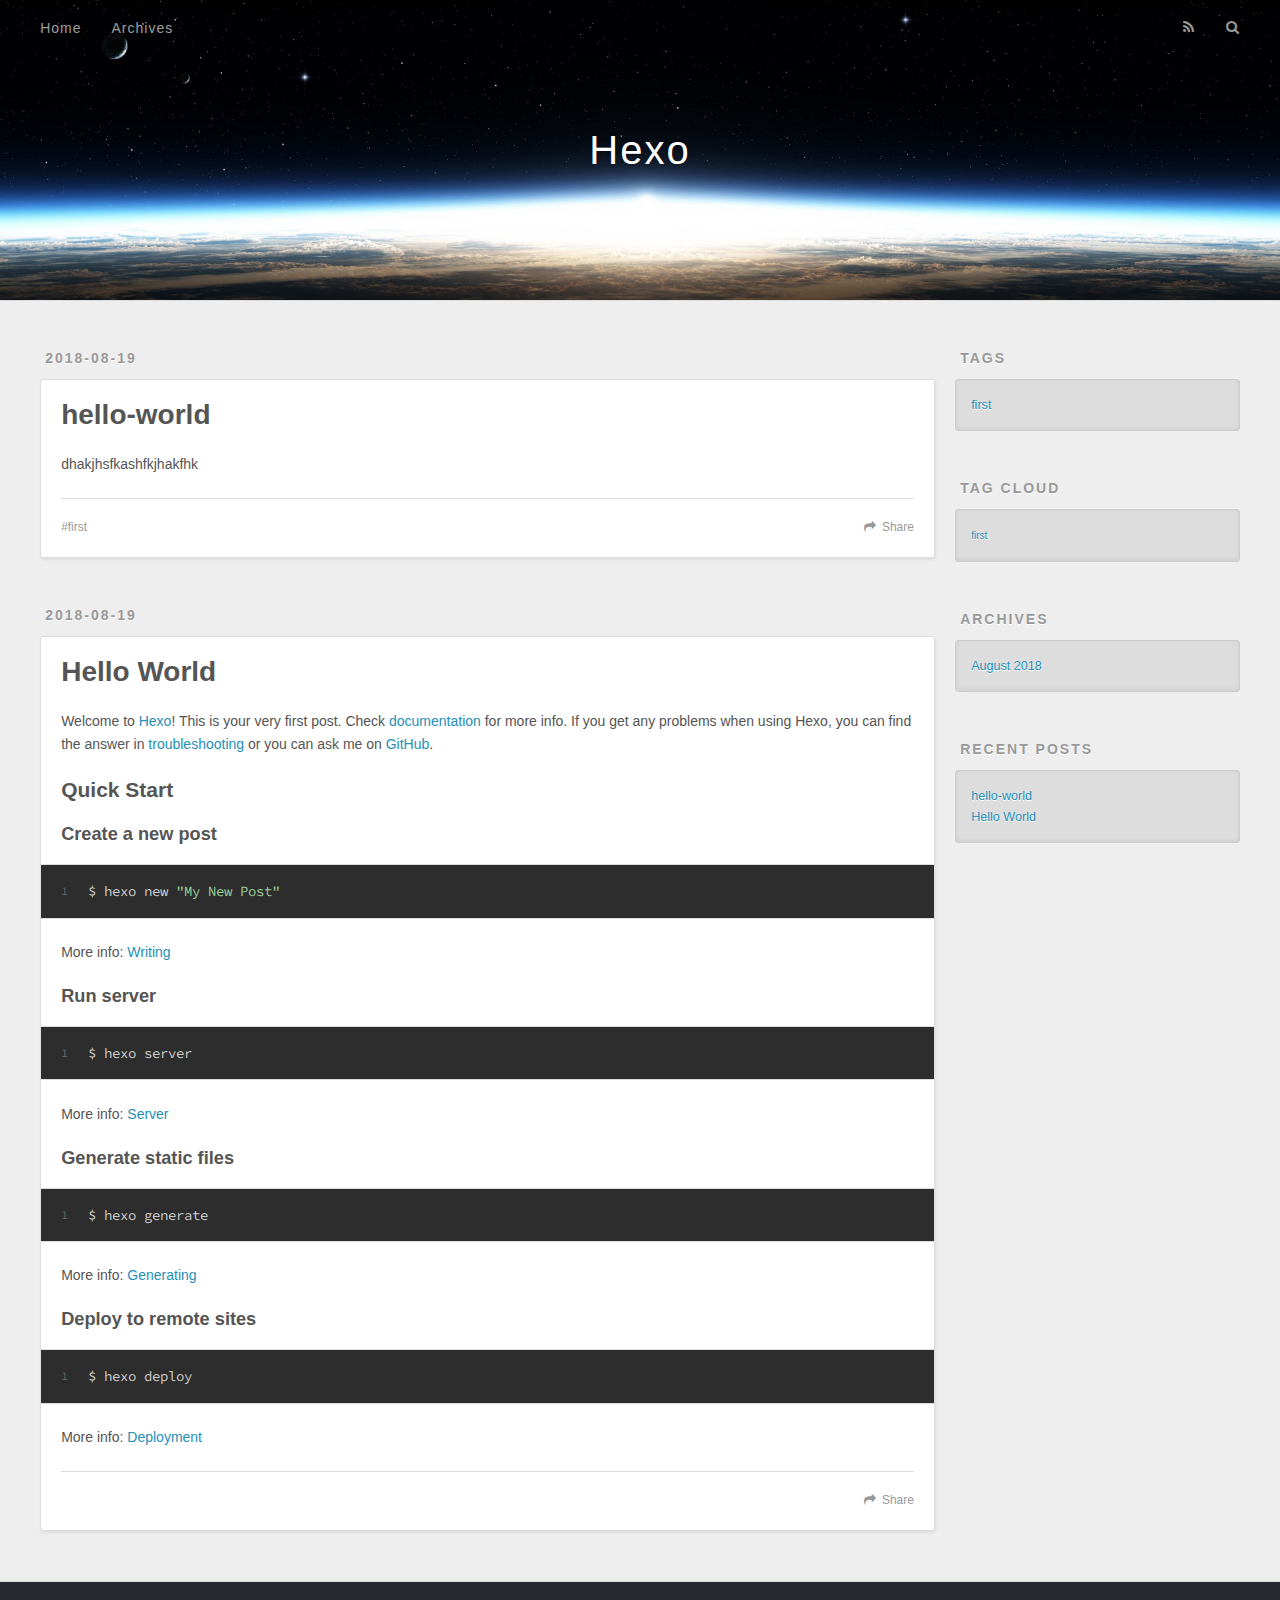
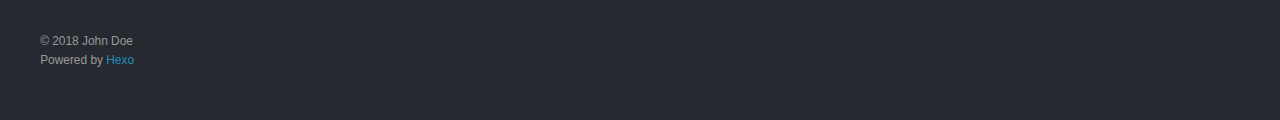
==== index.html @ d94d6221 "Site updated: 2018-08-19 15:50:09" ====
<!DOCTYPE html>
<html>
<head>
  <meta charset="utf-8">
  

  
  <title>Hexo</title>
  <meta name="viewport" content="width=device-width, initial-scale=1, maximum-scale=1">
  <meta property="og:type" content="website">
<meta property="og:title" content="Hexo">
<meta property="og:url" content="http://yoursite.com/index.html">
<meta property="og:site_name" content="Hexo">
<meta property="og:locale" content="default">
<meta name="twitter:card" content="summary">
<meta name="twitter:title" content="Hexo">
  
    <link rel="alternate" href="/atom.xml" title="Hexo" type="application/atom+xml">
  
  
    <link rel="icon" href="/favicon.png">
  
  
    <link href="//fonts.googleapis.com/css?family=Source+Code+Pro" rel="stylesheet" type="text/css">
  
  <link rel="stylesheet" href="/css/style.css">
</head>

<body>
  <div id="container">
    <div id="wrap">
      <header id="header">
  <div id="banner"></div>
  <div id="header-outer" class="outer">
    <div id="header-title" class="inner">
      <h1 id="logo-wrap">
        <a href="/" id="logo">Hexo</a>
      </h1>
      
    </div>
    <div id="header-inner" class="inner">
      <nav id="main-nav">
        <a id="main-nav-toggle" class="nav-icon"></a>
        
          <a class="main-nav-link" href="/">Home</a>
        
          <a class="main-nav-link" href="/archives">Archives</a>
        
      </nav>
      <nav id="sub-nav">
        
          <a id="nav-rss-link" class="nav-icon" href="/atom.xml" title="RSS Feed"></a>
        
        <a id="nav-search-btn" class="nav-icon" title="Search"></a>
      </nav>
      <div id="search-form-wrap">
        <form action="//google.com/search" method="get" accept-charset="UTF-8" class="search-form"><input type="search" name="q" class="search-form-input" placeholder="Search"><button type="submit" class="search-form-submit">&#xF002;</button><input type="hidden" name="sitesearch" value="http://yoursite.com"></form>
      </div>
    </div>
  </div>
</header>
      <div class="outer">
        <section id="main">
  
    <article id="post-hello-world-1" class="article article-type-post" itemscope itemprop="blogPost">
  <div class="article-meta">
    <a href="/2018/08/19/hello-world-1/" class="article-date">
  <time datetime="2018-08-19T07:39:40.000Z" itemprop="datePublished">2018-08-19</time>
</a>
    
  </div>
  <div class="article-inner">
    
    
      <header class="article-header">
        
  
    <h1 itemprop="name">
      <a class="article-title" href="/2018/08/19/hello-world-1/">hello-world</a>
    </h1>
  

      </header>
    
    <div class="article-entry" itemprop="articleBody">
      
        <p>dhakjhsfkashfkjhakfhk</p>

      
    </div>
    <footer class="article-footer">
      <a data-url="http://yoursite.com/2018/08/19/hello-world-1/" data-id="cjl0jx1z000008oapdmzthfng" class="article-share-link">Share</a>
      
      
  <ul class="article-tag-list"><li class="article-tag-list-item"><a class="article-tag-list-link" href="/tags/first/">first</a></li></ul>

    </footer>
  </div>
  
</article>


  
    <article id="post-hello-world" class="article article-type-post" itemscope itemprop="blogPost">
  <div class="article-meta">
    <a href="/2018/08/19/hello-world/" class="article-date">
  <time datetime="2018-08-19T07:35:16.892Z" itemprop="datePublished">2018-08-19</time>
</a>
    
  </div>
  <div class="article-inner">
    
    
      <header class="article-header">
        
  
    <h1 itemprop="name">
      <a class="article-title" href="/2018/08/19/hello-world/">Hello World</a>
    </h1>
  

      </header>
    
    <div class="article-entry" itemprop="articleBody">
      
        <p>Welcome to <a href="https://hexo.io/" target="_blank" rel="noopener">Hexo</a>! This is your very first post. Check <a href="https://hexo.io/docs/" target="_blank" rel="noopener">documentation</a> for more info. If you get any problems when using Hexo, you can find the answer in <a href="https://hexo.io/docs/troubleshooting.html" target="_blank" rel="noopener">troubleshooting</a> or you can ask me on <a href="https://github.com/hexojs/hexo/issues" target="_blank" rel="noopener">GitHub</a>.</p>
<h2 id="Quick-Start"><a href="#Quick-Start" class="headerlink" title="Quick Start"></a>Quick Start</h2><h3 id="Create-a-new-post"><a href="#Create-a-new-post" class="headerlink" title="Create a new post"></a>Create a new post</h3><figure class="highlight bash"><table><tr><td class="gutter"><pre><span class="line">1</span><br></pre></td><td class="code"><pre><span class="line">$ hexo new <span class="string">"My New Post"</span></span><br></pre></td></tr></table></figure>
<p>More info: <a href="https://hexo.io/docs/writing.html" target="_blank" rel="noopener">Writing</a></p>
<h3 id="Run-server"><a href="#Run-server" class="headerlink" title="Run server"></a>Run server</h3><figure class="highlight bash"><table><tr><td class="gutter"><pre><span class="line">1</span><br></pre></td><td class="code"><pre><span class="line">$ hexo server</span><br></pre></td></tr></table></figure>
<p>More info: <a href="https://hexo.io/docs/server.html" target="_blank" rel="noopener">Server</a></p>
<h3 id="Generate-static-files"><a href="#Generate-static-files" class="headerlink" title="Generate static files"></a>Generate static files</h3><figure class="highlight bash"><table><tr><td class="gutter"><pre><span class="line">1</span><br></pre></td><td class="code"><pre><span class="line">$ hexo generate</span><br></pre></td></tr></table></figure>
<p>More info: <a href="https://hexo.io/docs/generating.html" target="_blank" rel="noopener">Generating</a></p>
<h3 id="Deploy-to-remote-sites"><a href="#Deploy-to-remote-sites" class="headerlink" title="Deploy to remote sites"></a>Deploy to remote sites</h3><figure class="highlight bash"><table><tr><td class="gutter"><pre><span class="line">1</span><br></pre></td><td class="code"><pre><span class="line">$ hexo deploy</span><br></pre></td></tr></table></figure>
<p>More info: <a href="https://hexo.io/docs/deployment.html" target="_blank" rel="noopener">Deployment</a></p>

      
    </div>
    <footer class="article-footer">
      <a data-url="http://yoursite.com/2018/08/19/hello-world/" data-id="cjl0jx1z500018oapo3rjzpya" class="article-share-link">Share</a>
      
      
    </footer>
  </div>
  
</article>


  


</section>
        
          <aside id="sidebar">
  
    

  
    
  <div class="widget-wrap">
    <h3 class="widget-title">Tags</h3>
    <div class="widget">
      <ul class="tag-list"><li class="tag-list-item"><a class="tag-list-link" href="/tags/first/">first</a></li></ul>
    </div>
  </div>


  
    
  <div class="widget-wrap">
    <h3 class="widget-title">Tag Cloud</h3>
    <div class="widget tagcloud">
      <a href="/tags/first/" style="font-size: 10px;">first</a>
    </div>
  </div>

  
    
  <div class="widget-wrap">
    <h3 class="widget-title">Archives</h3>
    <div class="widget">
      <ul class="archive-list"><li class="archive-list-item"><a class="archive-list-link" href="/archives/2018/08/">August 2018</a></li></ul>
    </div>
  </div>


  
    
  <div class="widget-wrap">
    <h3 class="widget-title">Recent Posts</h3>
    <div class="widget">
      <ul>
        
          <li>
            <a href="/2018/08/19/hello-world-1/">hello-world</a>
          </li>
        
          <li>
            <a href="/2018/08/19/hello-world/">Hello World</a>
          </li>
        
      </ul>
    </div>
  </div>

  
</aside>
        
      </div>
      <footer id="footer">
  
  <div class="outer">
    <div id="footer-info" class="inner">
      &copy; 2018 John Doe<br>
      Powered by <a href="http://hexo.io/" target="_blank">Hexo</a>
    </div>
  </div>
</footer>
    </div>
    <nav id="mobile-nav">
  
    <a href="/" class="mobile-nav-link">Home</a>
  
    <a href="/archives" class="mobile-nav-link">Archives</a>
  
</nav>
    

<script src="//ajax.googleapis.com/ajax/libs/jquery/2.0.3/jquery.min.js"></script>


  <link rel="stylesheet" href="/fancybox/jquery.fancybox.css">
  <script src="/fancybox/jquery.fancybox.pack.js"></script>


<script src="/js/script.js"></script>



  </div>
</body>
</html>
---- css/style.css ----
body {
  width: 100%;
}
body:before,
body:after {
  content: "";
  display: table;
}
body:after {
  clear: both;
}
html,
body,
div,
span,
applet,
object,
iframe,
h1,
h2,
h3,
h4,
h5,
h6,
p,
blockquote,
pre,
a,
abbr,
acronym,
address,
big,
cite,
code,
del,
dfn,
em,
img,
ins,
kbd,
q,
s,
samp,
small,
strike,
strong,
sub,
sup,
tt,
var,
dl,
dt,
dd,
ol,
ul,
li,
fieldset,
form,
label,
legend,
table,
caption,
tbody,
tfoot,
thead,
tr,
th,
td {
  margin: 0;
  padding: 0;
  border: 0;
  outline: 0;
  font-weight: inherit;
  font-style: inherit;
  font-family: inherit;
  font-size: 100%;
  vertical-align: baseline;
}
body {
  line-height: 1;
  color: #000;
  background: #fff;
}
ol,
ul {
  list-style: none;
}
table {
  border-collapse: separate;
  border-spacing: 0;
  vertical-align: middle;
}
caption,
th,
td {
  text-align: left;
  font-weight: normal;
  vertical-align: middle;
}
a img {
  border: none;
}
input,
button {
  margin: 0;
  padding: 0;
}
input::-moz-focus-inner,
button::-moz-focus-inner {
  border: 0;
  padding: 0;
}
@font-face {
  font-family: FontAwesome;
  font-style: normal;
  font-weight: normal;
  src: url("fonts/fontawesome-webfont.eot?v=#4.0.3");
  src: url("fonts/fontawesome-webfont.eot?#iefix&v=#4.0.3") format("embedded-opentype"), url("fonts/fontawesome-webfont.woff?v=#4.0.3") format("woff"), url("fonts/fontawesome-webfont.ttf?v=#4.0.3") format("truetype"), url("fonts/fontawesome-webfont.svg#fontawesomeregular?v=#4.0.3") format("svg");
}
html,
body,
#container {
  height: 100%;
}
body {
  background: #eee;
  font: 14px -apple-system, BlinkMacSystemFont, "Segoe UI", "Roboto", "Oxygen", "Ubuntu", "Cantarell", "Fira Sans", "Droid Sans", "Helvetica Neue", sans-serif;
  -webkit-text-size-adjust: 100%;
}
.outer {
  max-width: 1220px;
  margin: 0 auto;
  padding: 0 20px;
}
.outer:before,
.outer:after {
  content: "";
  display: table;
}
.outer:after {
  clear: both;
}
.inner {
  display: inline;
  float: left;
  width: 98.33333333333333%;
  margin: 0 0.833333333333333%;
}
.left,
.alignleft {
  float: left;
}
.right,
.alignright {
  float: right;
}
.clear {
  clear: both;
}
#container {
  position: relative;
}
.mobile-nav-on {
  overflow: hidden;
}
#wrap {
  height: 100%;
  width: 100%;
  position: absolute;
  top: 0;
  left: 0;
  -webkit-transition: 0.2s ease-out;
  -moz-transition: 0.2s ease-out;
  -ms-transition: 0.2s ease-out;
  transition: 0.2s ease-out;
  z-index: 1;
  background: #eee;
}
.mobile-nav-on #wrap {
  left: 280px;
}
@media screen and (min-width: 768px) {
  #main {
    display: inline;
    float: left;
    width: 73.33333333333333%;
    margin: 0 0.833333333333333%;
  }
}
.article-date,
.article-category-link,
.archive-year,
.widget-title {
  text-decoration: none;
  text-transform: uppercase;
  letter-spacing: 2px;
  color: #999;
  margin-bottom: 1em;
  margin-left: 5px;
  line-height: 1em;
  text-shadow: 0 1px #fff;
  font-weight: bold;
}
.article-inner,
.archive-article-inner {
  background: #fff;
  -webkit-box-shadow: 1px 2px 3px #ddd;
  box-shadow: 1px 2px 3px #ddd;
  border: 1px solid #ddd;
  border-radius: 3px;
}
.article-entry h1,
.widget h1 {
  font-size: 2em;
}
.article-entry h2,
.widget h2 {
  font-size: 1.5em;
}
.article-entry h3,
.widget h3 {
  font-size: 1.3em;
}
.article-entry h4,
.widget h4 {
  font-size: 1.2em;
}
.article-entry h5,
.widget h5 {
  font-size: 1em;
}
.article-entry h6,
.widget h6 {
  font-size: 1em;
  color: #999;
}
.article-entry hr,
.widget hr {
  border: 1px dashed #ddd;
}
.article-entry strong,
.widget strong {
  font-weight: bold;
}
.article-entry em,
.widget em,
.article-entry cite,
.widget cite {
  font-style: italic;
}
.article-entry sup,
.widget sup,
.article-entry sub,
.widget sub {
  font-size: 0.75em;
  line-height: 0;
  position: relative;
  vertical-align: baseline;
}
.article-entry sup,
.widget sup {
  top: -0.5em;
}
.article-entry sub,
.widget sub {
  bottom: -0.2em;
}
.article-entry small,
.widget small {
  font-size: 0.85em;
}
.article-entry acronym,
.widget acronym,
.article-entry abbr,
.widget abbr {
  border-bottom: 1px dotted;
}
.article-entry ul,
.widget ul,
.article-entry ol,
.widget ol,
.article-entry dl,
.widget dl {
  margin: 0 20px;
  line-height: 1.6em;
}
.article-entry ul ul,
.widget ul ul,
.article-entry ol ul,
.widget ol ul,
.article-entry ul ol,
.widget ul ol,
.article-entry ol ol,
.widget ol ol {
  margin-top: 0;
  margin-bottom: 0;
}
.article-entry ul,
.widget ul {
  list-style: disc;
}
.article-entry ol,
.widget ol {
  list-style: decimal;
}
.article-entry dt,
.widget dt {
  font-weight: bold;
}
#header {
  height: 300px;
  position: relative;
  border-bottom: 1px solid #ddd;
}
#header:before,
#header:after {
  content: "";
  position: absolute;
  left: 0;
  right: 0;
  height: 40px;
}
#header:before {
  top: 0;
  background: -webkit-linear-gradient(rgba(0,0,0,0.2), transparent);
  background: -moz-linear-gradient(rgba(0,0,0,0.2), transparent);
  background: -ms-linear-gradient(rgba(0,0,0,0.2), transparent);
  background: linear-gradient(rgba(0,0,0,0.2), transparent);
}
#header:after {
  bottom: 0;
  background: -webkit-linear-gradient(transparent, rgba(0,0,0,0.2));
  background: -moz-linear-gradient(transparent, rgba(0,0,0,0.2));
  background: -ms-linear-gradient(transparent, rgba(0,0,0,0.2));
  background: linear-gradient(transparent, rgba(0,0,0,0.2));
}
#header-outer {
  height: 100%;
  position: relative;
}
#header-inner {
  position: relative;
  overflow: hidden;
}
#banner {
  position: absolute;
  top: 0;
  left: 0;
  width: 100%;
  height: 100%;
  background: url("images/banner.jpg") center #000;
  -webkit-background-size: cover;
  -moz-background-size: cover;
  background-size: cover;
  z-index: -1;
}
#header-title {
  text-align: center;
  height: 40px;
  position: absolute;
  top: 50%;
  left: 0;
  margin-top: -20px;
}
#logo,
#subtitle {
  text-decoration: none;
  color: #fff;
  font-weight: 300;
  text-shadow: 0 1px 4px rgba(0,0,0,0.3);
}
#logo {
  font-size: 40px;
  line-height: 40px;
  letter-spacing: 2px;
}
#subtitle {
  font-size: 16px;
  line-height: 16px;
  letter-spacing: 1px;
}
#subtitle-wrap {
  margin-top: 16px;
}
#main-nav {
  float: left;
  margin-left: -15px;
}
.nav-icon,
.main-nav-link {
  float: left;
  color: #fff;
  opacity: 0.6;
  text-decoration: none;
  text-shadow: 0 1px rgba(0,0,0,0.2);
  -webkit-transition: opacity 0.2s;
  -moz-transition: opacity 0.2s;
  -ms-transition: opacity 0.2s;
  transition: opacity 0.2s;
  display: block;
  padding: 20px 15px;
}
.nav-icon:hover,
.main-nav-link:hover {
  opacity: 1;
}
.nav-icon {
  font-family: FontAwesome;
  text-align: center;
  font-size: 14px;
  width: 14px;
  height: 14px;
  padding: 20px 15px;
  position: relative;
  cursor: pointer;
}
.main-nav-link {
  font-weight: 300;
  letter-spacing: 1px;
}
@media screen and (max-width: 479px) {
  .main-nav-link {
    display: none;
  }
}
#main-nav-toggle {
  display: none;
}
#main-nav-toggle:before {
  content: "\f0c9";
}
@media screen and (max-width: 479px) {
  #main-nav-toggle {
    display: block;
  }
}
#sub-nav {
  float: right;
  margin-right: -15px;
}
#nav-rss-link:before {
  content: "\f09e";
}
#nav-search-btn:before {
  content: "\f002";
}
#search-form-wrap {
  position: absolute;
  top: 15px;
  width: 150px;
  height: 30px;
  right: -150px;
  opacity: 0;
  -webkit-transition: 0.2s ease-out;
  -moz-transition: 0.2s ease-out;
  -ms-transition: 0.2s ease-out;
  transition: 0.2s ease-out;
}
#search-form-wrap.on {
  opacity: 1;
  right: 0;
}
@media screen and (max-width: 479px) {
  #search-form-wrap {
    width: 100%;
    right: -100%;
  }
}
.search-form {
  position: absolute;
  top: 0;
  left: 0;
  right: 0;
  background: #fff;
  padding: 5px 15px;
  border-radius: 15px;
  -webkit-box-shadow: 0 0 10px rgba(0,0,0,0.3);
  box-shadow: 0 0 10px rgba(0,0,0,0.3);
}
.search-form-input {
  border: none;
  background: none;
  color: #555;
  width: 100%;
  font: 13px -apple-system, BlinkMacSystemFont, "Segoe UI", "Roboto", "Oxygen", "Ubuntu", "Cantarell", "Fira Sans", "Droid Sans", "Helvetica Neue", sans-serif;
  outline: none;
}
.search-form-input::-webkit-search-results-decoration,
.search-form-input::-webkit-search-cancel-button {
  -webkit-appearance: none;
}
.search-form-submit {
  position: absolute;
  top: 50%;
  right: 10px;
  margin-top: -7px;
  font: 13px FontAwesome;
  border: none;
  background: none;
  color: #bbb;
  cursor: pointer;
}
.search-form-submit:hover,
.search-form-submit:focus {
  color: #777;
}
.article {
  margin: 50px 0;
}
.article-inner {
  overflow: hidden;
}
.article-meta:before,
.article-meta:after {
  content: "";
  display: table;
}
.article-meta:after {
  clear: both;
}
.article-date {
  float: left;
}
.article-category {
  float: left;
  line-height: 1em;
  color: #ccc;
  text-shadow: 0 1px #fff;
  margin-left: 8px;
}
.article-category:before {
  content: "\2022";
}
.article-category-link {
  margin: 0 12px 1em;
}
.article-header {
  padding: 20px 20px 0;
}
.article-title {
  text-decoration: none;
  font-size: 2em;
  font-weight: bold;
  color: #555;
  line-height: 1.1em;
  -webkit-transition: color 0.2s;
  -moz-transition: color 0.2s;
  -ms-transition: color 0.2s;
  transition: color 0.2s;
}
a.article-title:hover {
  color: #258fb8;
}
.article-entry {
  color: #555;
  padding: 0 20px;
}
.article-entry:before,
.article-entry:after {
  content: "";
  display: table;
}
.article-entry:after {
  clear: both;
}
.article-entry p,
.article-entry table {
  line-height: 1.6em;
  margin: 1.6em 0;
}
.article-entry h1,
.article-entry h2,
.article-entry h3,
.article-entry h4,
.article-entry h5,
.article-entry h6 {
  font-weight: bold;
}
.article-entry h1,
.article-entry h2,
.article-entry h3,
.article-entry h4,
.article-entry h5,
.article-entry h6 {
  line-height: 1.1em;
  margin: 1.1em 0;
}
.article-entry a {
  color: #258fb8;
  text-decoration: none;
}
.article-entry a:hover {
  text-decoration: underline;
}
.article-entry ul,
.article-entry ol,
.article-entry dl {
  margin-top: 1.6em;
  margin-bottom: 1.6em;
}
.article-entry img,
.article-entry video {
  max-width: 100%;
  height: auto;
  display: block;
  margin: auto;
}
.article-entry iframe {
  border: none;
}
.article-entry table {
  width: 100%;
  border-collapse: collapse;
  border-spacing: 0;
}
.article-entry th {
  font-weight: bold;
  border-bottom: 3px solid #ddd;
  padding-bottom: 0.5em;
}
.article-entry td {
  border-bottom: 1px solid #ddd;
  padding: 10px 0;
}
.article-entry blockquote {
  font-family: Georgia, "Times New Roman", serif;
  font-size: 1.4em;
  margin: 1.6em 20px;
  text-align: center;
}
.article-entry blockquote footer {
  font-size: 14px;
  margin: 1.6em 0;
  font-family: -apple-system, BlinkMacSystemFont, "Segoe UI", "Roboto", "Oxygen", "Ubuntu", "Cantarell", "Fira Sans", "Droid Sans", "Helvetica Neue", sans-serif;
}
.article-entry blockquote footer cite:before {
  content: "—";
  padding: 0 0.5em;
}
.article-entry .pullquote {
  text-align: left;
  width: 45%;
  margin: 0;
}
.article-entry .pullquote.left {
  margin-left: 0.5em;
  margin-right: 1em;
}
.article-entry .pullquote.right {
  margin-right: 0.5em;
  margin-left: 1em;
}
.article-entry .caption {
  color: #999;
  display: block;
  font-size: 0.9em;
  margin-top: 0.5em;
  position: relative;
  text-align: center;
}
.article-entry .video-container {
  position: relative;
  padding-top: 56.25%;
  height: 0;
  overflow: hidden;
}
.article-entry .video-container iframe,
.article-entry .video-container object,
.article-entry .video-container embed {
  position: absolute;
  top: 0;
  left: 0;
  width: 100%;
  height: 100%;
  margin-top: 0;
}
.article-more-link a {
  display: inline-block;
  line-height: 1em;
  padding: 6px 15px;
  border-radius: 15px;
  background: #eee;
  color: #999;
  text-shadow: 0 1px #fff;
  text-decoration: none;
}
.article-more-link a:hover {
  background: #258fb8;
  color: #fff;
  text-decoration: none;
  text-shadow: 0 1px #1e7293;
}
.article-footer {
  font-size: 0.85em;
  line-height: 1.6em;
  border-top: 1px solid #ddd;
  padding-top: 1.6em;
  margin: 0 20px 20px;
}
.article-footer:before,
.article-footer:after {
  content: "";
  display: table;
}
.article-footer:after {
  clear: both;
}
.article-footer a {
  color: #999;
  text-decoration: none;
}
.article-footer a:hover {
  color: #555;
}
.article-tag-list-item {
  float: left;
  margin-right: 10px;
}
.article-tag-list-link:before {
  content: "#";
}
.article-comment-link {
  float: right;
}
.article-comment-link:before {
  content: "\f075";
  font-family: FontAwesome;
  padding-right: 8px;
}
.article-share-link {
  cursor: pointer;
  float: right;
  margin-left: 20px;
}
.article-share-link:before {
  content: "\f064";
  font-family: FontAwesome;
  padding-right: 6px;
}
#article-nav {
  position: relative;
}
#article-nav:before,
#article-nav:after {
  content: "";
  display: table;
}
#article-nav:after {
  clear: both;
}
@media screen and (min-width: 768px) {
  #article-nav {
    margin: 50px 0;
  }
  #article-nav:before {
    width: 8px;
    height: 8px;
    position: absolute;
    top: 50%;
    left: 50%;
    margin-top: -4px;
    margin-left: -4px;
    content: "";
    border-radius: 50%;
    background: #ddd;
    -webkit-box-shadow: 0 1px 2px #fff;
    box-shadow: 0 1px 2px #fff;
  }
}
.article-nav-link-wrap {
  text-decoration: none;
  text-shadow: 0 1px #fff;
  color: #999;
  -webkit-box-sizing: border-box;
  -moz-box-sizing: border-box;
  box-sizing: border-box;
  margin-top: 50px;
  text-align: center;
  display: block;
}
.article-nav-link-wrap:hover {
  color: #555;
}
@media screen and (min-width: 768px) {
  .article-nav-link-wrap {
    width: 50%;
    margin-top: 0;
  }
}
@media screen and (min-width: 768px) {
  #article-nav-newer {
    float: left;
    text-align: right;
    padding-right: 20px;
  }
}
@media screen and (min-width: 768px) {
  #article-nav-older {
    float: right;
    text-align: left;
    padding-left: 20px;
  }
}
.article-nav-caption {
  text-transform: uppercase;
  letter-spacing: 2px;
  color: #ddd;
  line-height: 1em;
  font-weight: bold;
}
#article-nav-newer .article-nav-caption {
  margin-right: -2px;
}
.article-nav-title {
  font-size: 0.85em;
  line-height: 1.6em;
  margin-top: 0.5em;
}
.article-share-box {
  position: absolute;
  display: none;
  background: #fff;
  -webkit-box-shadow: 1px 2px 10px rgba(0,0,0,0.2);
  box-shadow: 1px 2px 10px rgba(0,0,0,0.2);
  border-radius: 3px;
  margin-left: -145px;
  overflow: hidden;
  z-index: 1;
}
.article-share-box.on {
  display: block;
}
.article-share-input {
  width: 100%;
  background: none;
  -webkit-box-sizing: border-box;
  -moz-box-sizing: border-box;
  box-sizing: border-box;
  font: 14px -apple-system, BlinkMacSystemFont, "Segoe UI", "Roboto", "Oxygen", "Ubuntu", "Cantarell", "Fira Sans", "Droid Sans", "Helvetica Neue", sans-serif;
  padding: 0 15px;
  color: #555;
  outline: none;
  border: 1px solid #ddd;
  border-radius: 3px 3px 0 0;
  height: 36px;
  line-height: 36px;
}
.article-share-links {
  background: #eee;
}
.article-share-links:before,
.article-share-links:after {
  content: "";
  display: table;
}
.article-share-links:after {
  clear: both;
}
.article-share-twitter,
.article-share-facebook,
.article-share-pinterest,
.article-share-google {
  width: 50px;
  height: 36px;
  display: block;
  float: left;
  position: relative;
  color: #999;
  text-shadow: 0 1px #fff;
}
.article-share-twitter:before,
.article-share-facebook:before,
.article-share-pinterest:before,
.article-share-google:before {
  font-size: 20px;
  font-family: FontAwesome;
  width: 20px;
  height: 20px;
  position: absolute;
  top: 50%;
  left: 50%;
  margin-top: -10px;
  margin-left: -10px;
  text-align: center;
}
.article-share-twitter:hover,
.article-share-facebook:hover,
.article-share-pinterest:hover,
.article-share-google:hover {
  color: #fff;
}
.article-share-twitter:before {
  content: "\f099";
}
.article-share-twitter:hover {
  background: #00aced;
  text-shadow: 0 1px #008abe;
}
.article-share-facebook:before {
  content: "\f09a";
}
.article-share-facebook:hover {
  background: #3b5998;
  text-shadow: 0 1px #2f477a;
}
.article-share-pinterest:before {
  content: "\f0d2";
}
.article-share-pinterest:hover {
  background: #cb2027;
  text-shadow: 0 1px #a21a1f;
}
.article-share-google:before {
  content: "\f0d5";
}
.article-share-google:hover {
  background: #dd4b39;
  text-shadow: 0 1px #be3221;
}
.article-gallery {
  background: #000;
  position: relative;
}
.article-gallery-photos {
  position: relative;
  overflow: hidden;
}
.article-gallery-img {
  display: none;
  max-width: 100%;
}
.article-gallery-img:first-child {
  display: block;
}
.article-gallery-img.loaded {
  position: absolute;
  display: block;
}
.article-gallery-img img {
  display: block;
  max-width: 100%;
  margin: 0 auto;
}
#comments {
  background: #fff;
  -webkit-box-shadow: 1px 2px 3px #ddd;
  box-shadow: 1px 2px 3px #ddd;
  padding: 20px;
  border: 1px solid #ddd;
  border-radius: 3px;
  margin: 50px 0;
}
#comments a {
  color: #258fb8;
}
.archives-wrap {
  margin: 50px 0;
}
.archives:before,
.archives:after {
  content: "";
  display: table;
}
.archives:after {
  clear: both;
}
.archive-year-wrap {
  margin-bottom: 1em;
}
.archives {
  -webkit-column-gap: 10px;
  -moz-column-gap: 10px;
  column-gap: 10px;
}
@media screen and (min-width: 480px) and (max-width: 767px) {
  .archives {
    -webkit-column-count: 2;
    -moz-column-count: 2;
    column-count: 2;
  }
}
@media screen and (min-width: 768px) {
  .archives {
    -webkit-column-count: 3;
    -moz-column-count: 3;
    column-count: 3;
  }
}
.archive-article {
  -webkit-column-break-inside: avoid;
  page-break-inside: avoid;
  overflow: hidden;
  break-inside: avoid-column;
}
.archive-article-inner {
  padding: 10px;
  margin-bottom: 15px;
}
.archive-article-title {
  text-decoration: none;
  font-weight: bold;
  color: #555;
  -webkit-transition: color 0.2s;
  -moz-transition: color 0.2s;
  -ms-transition: color 0.2s;
  transition: color 0.2s;
  line-height: 1.6em;
}
.archive-article-title:hover {
  color: #258fb8;
}
.archive-article-footer {
  margin-top: 1em;
}
.archive-article-date {
  color: #999;
  text-decoration: none;
  font-size: 0.85em;
  line-height: 1em;
  margin-bottom: 0.5em;
  display: block;
}
#page-nav {
  margin: 50px auto;
  background: #fff;
  -webkit-box-shadow: 1px 2px 3px #ddd;
  box-shadow: 1px 2px 3px #ddd;
  border: 1px solid #ddd;
  border-radius: 3px;
  text-align: center;
  color: #999;
  overflow: hidden;
}
#page-nav:before,
#page-nav:after {
  content: "";
  display: table;
}
#page-nav:after {
  clear: both;
}
#page-nav a,
#page-nav span {
  padding: 10px 20px;
  line-height: 1;
  height: 2ex;
}
#page-nav a {
  color: #999;
  text-decoration: none;
}
#page-nav a:hover {
  background: #999;
  color: #fff;
}
#page-nav .prev {
  float: left;
}
#page-nav .next {
  float: right;
}
#page-nav .page-number {
  display: inline-block;
}
@media screen and (max-width: 479px) {
  #page-nav .page-number {
    display: none;
  }
}
#page-nav .current {
  color: #555;
  font-weight: bold;
}
#page-nav .space {
  color: #ddd;
}
#footer {
  background: #262a30;
  padding: 50px 0;
  border-top: 1px solid #ddd;
  color: #999;
}
#footer a {
  color: #258fb8;
  text-decoration: none;
}
#footer a:hover {
  text-decoration: underline;
}
#footer-info {
  line-height: 1.6em;
  font-size: 0.85em;
}
.article-entry pre,
.article-entry .highlight {
  background: #2d2d2d;
  margin: 0 -20px;
  padding: 15px 20px;
  border-style: solid;
  border-color: #ddd;
  border-width: 1px 0;
  overflow: auto;
  color: #ccc;
  line-height: 22.400000000000002px;
}
.article-entry .highlight .gutter pre,
.article-entry .gist .gist-file .gist-data .line-numbers {
  color: #666;
  font-size: 0.85em;
}
.article-entry pre,
.article-entry code {
  font-family: "Source Code Pro", Consolas, Monaco, Menlo, Consolas, monospace;
}
.article-entry code {
  background: #eee;
  text-shadow: 0 1px #fff;
  padding: 0 0.3em;
}
.article-entry pre code {
  background: none;
  text-shadow: none;
  padding: 0;
}
.article-entry .highlight pre {
  border: none;
  margin: 0;
  padding: 0;
}
.article-entry .highlight table {
  margin: 0;
  width: auto;
}
.article-entry .highlight td {
  border: none;
  padding: 0;
}
.article-entry .highlight figcaption {
  font-size: 0.85em;
  color: #999;
  line-height: 1em;
  margin-bottom: 1em;
}
.article-entry .highlight figcaption:before,
.article-entry .highlight figcaption:after {
  content: "";
  display: table;
}
.article-entry .highlight figcaption:after {
  clear: both;
}
.article-entry .highlight figcaption a {
  float: right;
}
.article-entry .highlight .gutter pre {
  text-align: right;
  padding-right: 20px;
}
.article-entry .highlight .line {
  height: 22.400000000000002px;
}
.article-entry .highlight .line.marked {
  background: #515151;
}
.article-entry .gist {
  margin: 0 -20px;
  border-style: solid;
  border-color: #ddd;
  border-width: 1px 0;
  background: #2d2d2d;
  padding: 15px 20px 15px 0;
}
.article-entry .gist .gist-file {
  border: none;
  font-family: "Source Code Pro", Consolas, Monaco, Menlo, Consolas, monospace;
  margin: 0;
}
.article-entry .gist .gist-file .gist-data {
  background: none;
  border: none;
}
.article-entry .gist .gist-file .gist-data .line-numbers {
  background: none;
  border: none;
  padding: 0 20px 0 0;
}
.article-entry .gist .gist-file .gist-data .line-data {
  padding: 0 !important;
}
.article-entry .gist .gist-file .highlight {
  margin: 0;
  padding: 0;
  border: none;
}
.article-entry .gist .gist-file .gist-meta {
  background: #2d2d2d;
  color: #999;
  font: 0.85em -apple-system, BlinkMacSystemFont, "Segoe UI", "Roboto", "Oxygen", "Ubuntu", "Cantarell", "Fira Sans", "Droid Sans", "Helvetica Neue", sans-serif;
  text-shadow: 0 0;
  padding: 0;
  margin-top: 1em;
  margin-left: 20px;
}
.article-entry .gist .gist-file .gist-meta a {
  color: #258fb8;
  font-weight: normal;
}
.article-entry .gist .gist-file .gist-meta a:hover {
  text-decoration: underline;
}
pre .comment,
pre .title {
  color: #999;
}
pre .variable,
pre .attribute,
pre .tag,
pre .regexp,
pre .ruby .constant,
pre .xml .tag .title,
pre .xml .pi,
pre .xml .doctype,
pre .html .doctype,
pre .css .id,
pre .css .class,
pre .css .pseudo {
  color: #f2777a;
}
pre .number,
pre .preprocessor,
pre .built_in,
pre .literal,
pre .params,
pre .constant {
  color: #f99157;
}
pre .class,
pre .ruby .class .title,
pre .css .rules .attribute {
  color: #9c9;
}
pre .string,
pre .value,
pre .inheritance,
pre .header,
pre .ruby .symbol,
pre .xml .cdata {
  color: #9c9;
}
pre .css .hexcolor {
  color: #6cc;
}
pre .function,
pre .python .decorator,
pre .python .title,
pre .ruby .function .title,
pre .ruby .title .keyword,
pre .perl .sub,
pre .javascript .title,
pre .coffeescript .title {
  color: #69c;
}
pre .keyword,
pre .javascript .function {
  color: #c9c;
}
@media screen and (max-width: 479px) {
  #mobile-nav {
    position: absolute;
    top: 0;
    left: 0;
    width: 280px;
    height: 100%;
    background: #191919;
    border-right: 1px solid #fff;
  }
}
@media screen and (max-width: 479px) {
  .mobile-nav-link {
    display: block;
    color: #999;
    text-decoration: none;
    padding: 15px 20px;
    font-weight: bold;
  }
  .mobile-nav-link:hover {
    color: #fff;
  }
}
@media screen and (min-width: 768px) {
  #sidebar {
    display: inline;
    float: left;
    width: 23.333333333333332%;
    margin: 0 0.833333333333333%;
  }
}
.widget-wrap {
  margin: 50px 0;
}
.widget {
  color: #777;
  text-shadow: 0 1px #fff;
  background: #ddd;
  -webkit-box-shadow: 0 -1px 4px #ccc inset;
  box-shadow: 0 -1px 4px #ccc inset;
  border: 1px solid #ccc;
  padding: 15px;
  border-radius: 3px;
}
.widget a {
  color: #258fb8;
  text-decoration: none;
}
.widget a:hover {
  text-decoration: underline;
}
.widget ul ul,
.widget ol ul,
.widget dl ul,
.widget ul ol,
.widget ol ol,
.widget dl ol,
.widget ul dl,
.widget ol dl,
.widget dl dl {
  margin-left: 15px;
  list-style: disc;
}
.widget {
  line-height: 1.6em;
  word-wrap: break-word;
  font-size: 0.9em;
}
.widget ul,
.widget ol {
  list-style: none;
  margin: 0;
}
.widget ul ul,
.widget ol ul,
.widget ul ol,
.widget ol ol {
  margin: 0 20px;
}
.widget ul ul,
.widget ol ul {
  list-style: disc;
}
.widget ul ol,
.widget ol ol {
  list-style: decimal;
}
.category-list-count,
.tag-list-count,
.archive-list-count {
  padding-left: 5px;
  color: #999;
  font-size: 0.85em;
}
.category-list-count:before,
.tag-list-count:before,
.archive-list-count:before {
  content: "(";
}
.category-list-count:after,
.tag-list-count:after,
.archive-list-count:after {
  content: ")";
}
.tagcloud a {
  margin-right: 5px;
  display: inline-block;
}
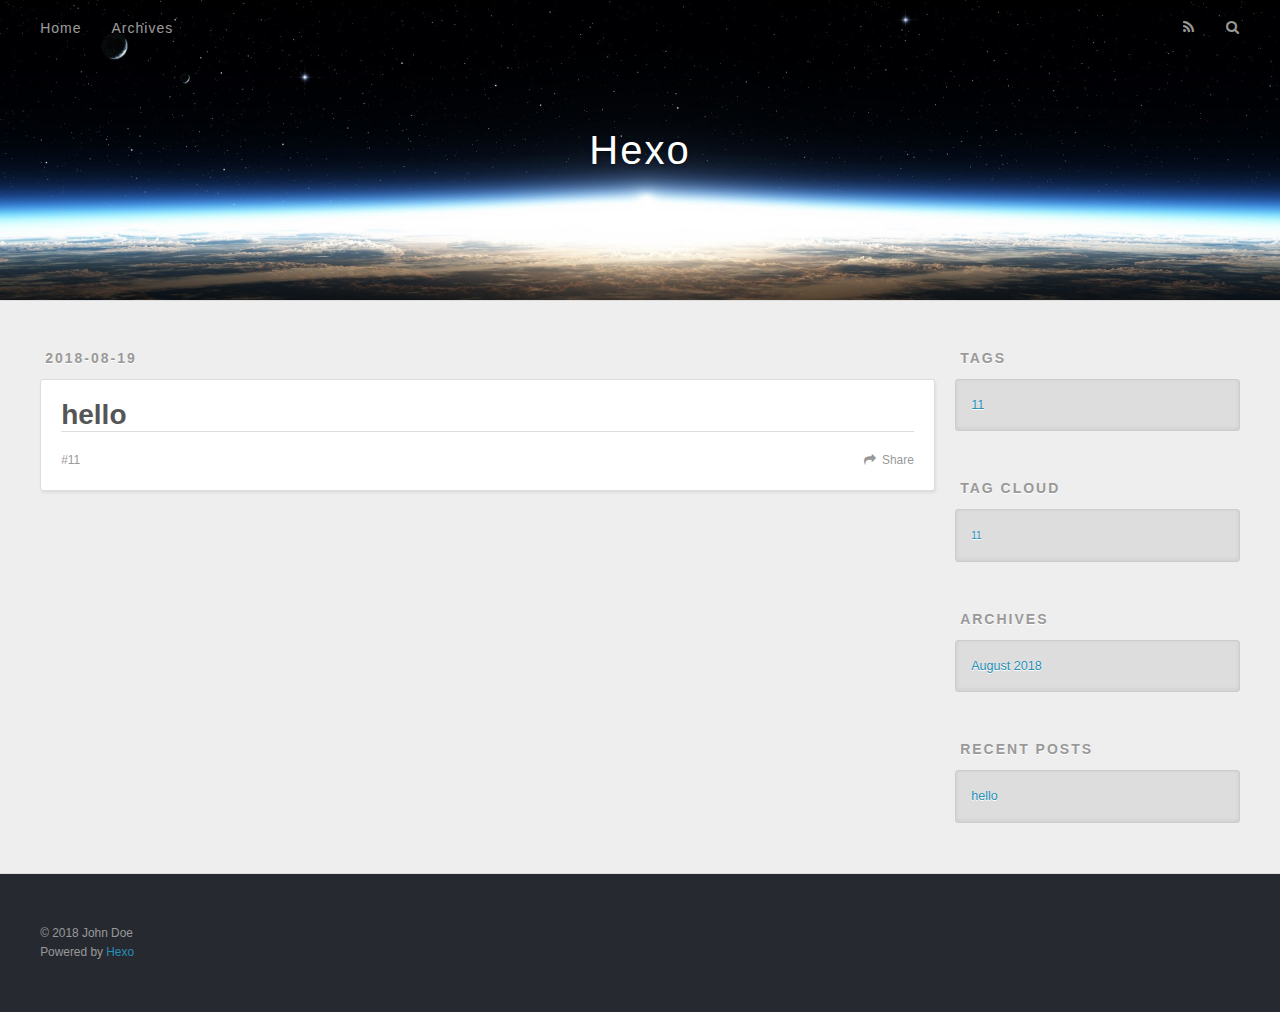
==== commit 717c6bce: "Site updated: 2018-08-19 15:52:36" ====
--- a/index.html
+++ b/index.html
@@ -62,10 +62,10 @@
       <div class="outer">
         <section id="main">
   
-    <article id="post-hello-world-1" class="article article-type-post" itemscope itemprop="blogPost">
+    <article id="post-hello" class="article article-type-post" itemscope itemprop="blogPost">
   <div class="article-meta">
-    <a href="/2018/08/19/hello-world-1/" class="article-date">
-  <time datetime="2018-08-19T07:39:40.000Z" itemprop="datePublished">2018-08-19</time>
+    <a href="/2018/08/19/hello/" class="article-date">
+  <time datetime="2018-08-19T07:52:09.000Z" itemprop="datePublished">2018-08-19</time>
 </a>
     
   </div>
@@ -76,7 +76,7 @@
         
   
     <h1 itemprop="name">
-      <a class="article-title" href="/2018/08/19/hello-world-1/">hello-world</a>
+      <a class="article-title" href="/2018/08/19/hello/">hello</a>
     </h1>
   
 
@@ -84,61 +84,15 @@
     
     <div class="article-entry" itemprop="articleBody">
       
-        <p>dhakjhsfkashfkjhakfhk</p>
-
+        
       
     </div>
     <footer class="article-footer">
-      <a data-url="http://yoursite.com/2018/08/19/hello-world-1/" data-id="cjl0jx1z000008oapdmzthfng" class="article-share-link">Share</a>
+      <a data-url="http://yoursite.com/2018/08/19/hello/" data-id="cjl0k09860000l4aplai2ioaz" class="article-share-link">Share</a>
       
       
-  <ul class="article-tag-list"><li class="article-tag-list-item"><a class="article-tag-list-link" href="/tags/first/">first</a></li></ul>
+  <ul class="article-tag-list"><li class="article-tag-list-item"><a class="article-tag-list-link" href="/tags/11/">11</a></li></ul>
 
-    </footer>
-  </div>
-  
-</article>
-
-
-  
-    <article id="post-hello-world" class="article article-type-post" itemscope itemprop="blogPost">
-  <div class="article-meta">
-    <a href="/2018/08/19/hello-world/" class="article-date">
-  <time datetime="2018-08-19T07:35:16.892Z" itemprop="datePublished">2018-08-19</time>
-</a>
-    
-  </div>
-  <div class="article-inner">
-    
-    
-      <header class="article-header">
-        
-  
-    <h1 itemprop="name">
-      <a class="article-title" href="/2018/08/19/hello-world/">Hello World</a>
-    </h1>
-  
-
-      </header>
-    
-    <div class="article-entry" itemprop="articleBody">
-      
-        <p>Welcome to <a href="https://hexo.io/" target="_blank" rel="noopener">Hexo</a>! This is your very first post. Check <a href="https://hexo.io/docs/" target="_blank" rel="noopener">documentation</a> for more info. If you get any problems when using Hexo, you can find the answer in <a href="https://hexo.io/docs/troubleshooting.html" target="_blank" rel="noopener">troubleshooting</a> or you can ask me on <a href="https://github.com/hexojs/hexo/issues" target="_blank" rel="noopener">GitHub</a>.</p>
-<h2 id="Quick-Start"><a href="#Quick-Start" class="headerlink" title="Quick Start"></a>Quick Start</h2><h3 id="Create-a-new-post"><a href="#Create-a-new-post" class="headerlink" title="Create a new post"></a>Create a new post</h3><figure class="highlight bash"><table><tr><td class="gutter"><pre><span class="line">1</span><br></pre></td><td class="code"><pre><span class="line">$ hexo new <span class="string">"My New Post"</span></span><br></pre></td></tr></table></figure>
-<p>More info: <a href="https://hexo.io/docs/writing.html" target="_blank" rel="noopener">Writing</a></p>
-<h3 id="Run-server"><a href="#Run-server" class="headerlink" title="Run server"></a>Run server</h3><figure class="highlight bash"><table><tr><td class="gutter"><pre><span class="line">1</span><br></pre></td><td class="code"><pre><span class="line">$ hexo server</span><br></pre></td></tr></table></figure>
-<p>More info: <a href="https://hexo.io/docs/server.html" target="_blank" rel="noopener">Server</a></p>
-<h3 id="Generate-static-files"><a href="#Generate-static-files" class="headerlink" title="Generate static files"></a>Generate static files</h3><figure class="highlight bash"><table><tr><td class="gutter"><pre><span class="line">1</span><br></pre></td><td class="code"><pre><span class="line">$ hexo generate</span><br></pre></td></tr></table></figure>
-<p>More info: <a href="https://hexo.io/docs/generating.html" target="_blank" rel="noopener">Generating</a></p>
-<h3 id="Deploy-to-remote-sites"><a href="#Deploy-to-remote-sites" class="headerlink" title="Deploy to remote sites"></a>Deploy to remote sites</h3><figure class="highlight bash"><table><tr><td class="gutter"><pre><span class="line">1</span><br></pre></td><td class="code"><pre><span class="line">$ hexo deploy</span><br></pre></td></tr></table></figure>
-<p>More info: <a href="https://hexo.io/docs/deployment.html" target="_blank" rel="noopener">Deployment</a></p>
-
-      
-    </div>
-    <footer class="article-footer">
-      <a data-url="http://yoursite.com/2018/08/19/hello-world/" data-id="cjl0jx1z500018oapo3rjzpya" class="article-share-link">Share</a>
-      
-      
     </footer>
   </div>
   
@@ -159,7 +113,7 @@
   <div class="widget-wrap">
     <h3 class="widget-title">Tags</h3>
     <div class="widget">
-      <ul class="tag-list"><li class="tag-list-item"><a class="tag-list-link" href="/tags/first/">first</a></li></ul>
+      <ul class="tag-list"><li class="tag-list-item"><a class="tag-list-link" href="/tags/11/">11</a></li></ul>
     </div>
   </div>
 
@@ -169,7 +123,7 @@
   <div class="widget-wrap">
     <h3 class="widget-title">Tag Cloud</h3>
     <div class="widget tagcloud">
-      <a href="/tags/first/" style="font-size: 10px;">first</a>
+      <a href="/tags/11/" style="font-size: 10px;">11</a>
     </div>
   </div>
 
@@ -191,11 +145,7 @@
       <ul>
         
           <li>
-            <a href="/2018/08/19/hello-world-1/">hello-world</a>
-          </li>
-        
-          <li>
-            <a href="/2018/08/19/hello-world/">Hello World</a>
+            <a href="/2018/08/19/hello/">hello</a>
           </li>
         
       </ul>
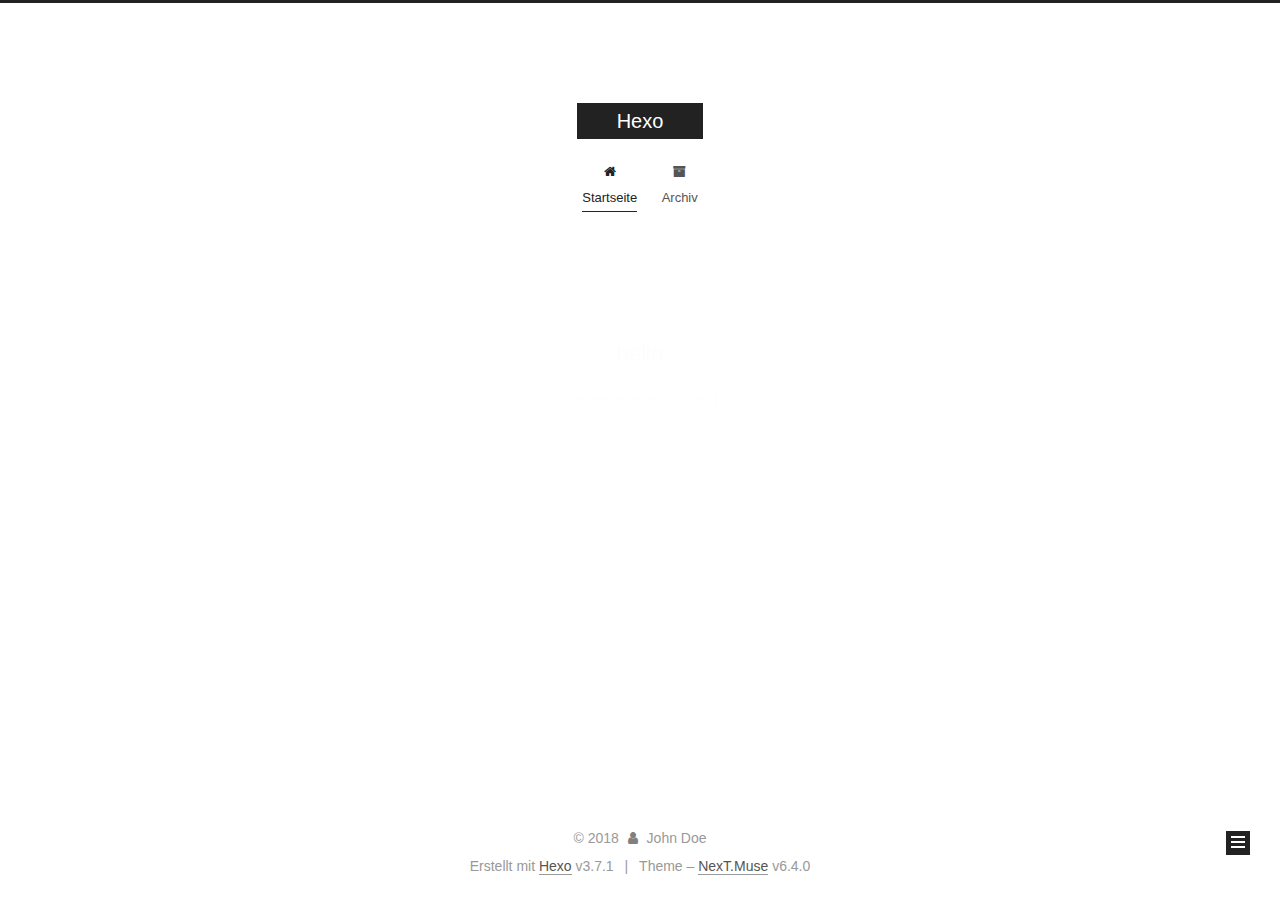
==== commit a1dc7da0: "Site updated: 2018-08-19 15:56:51" ====
--- a/index.html
+++ b/index.html
@@ -1,12 +1,113 @@
 <!DOCTYPE html>
-<html>
+
+
+
+
+
+
+
+
+
+
+
+
+  
+
+
+<html class="theme-next muse use-motion" lang="">
 <head>
-  <meta charset="utf-8">
-  
-
-  
-  <title>Hexo</title>
-  <meta name="viewport" content="width=device-width, initial-scale=1, maximum-scale=1">
+  <meta charset="UTF-8"/>
+<meta http-equiv="X-UA-Compatible" content="IE=edge" />
+<meta name="viewport" content="width=device-width, initial-scale=1, maximum-scale=2"/>
+<meta name="theme-color" content="#222">
+
+
+
+
+
+
+
+
+
+
+
+
+<meta http-equiv="Cache-Control" content="no-transform" />
+<meta http-equiv="Cache-Control" content="no-siteapp" />
+
+
+
+
+
+
+
+
+
+
+
+
+
+
+
+
+
+
+
+
+
+
+<link href="/lib/font-awesome/css/font-awesome.min.css?v=4.6.2" rel="stylesheet" type="text/css" />
+
+<link href="/css/main.css?v=6.4.0" rel="stylesheet" type="text/css" />
+
+
+  <link rel="apple-touch-icon" sizes="180x180" href="/images/apple-touch-icon-next.png?v=6.4.0">
+
+
+  <link rel="icon" type="image/png" sizes="32x32" href="/images/favicon-32x32-next.png?v=6.4.0">
+
+
+  <link rel="icon" type="image/png" sizes="16x16" href="/images/favicon-16x16-next.png?v=6.4.0">
+
+
+  <link rel="mask-icon" href="/images/logo.svg?v=6.4.0" color="#222">
+
+
+
+
+
+
+
+
+
+<script type="text/javascript" id="hexo.configurations">
+  var NexT = window.NexT || {};
+  var CONFIG = {
+    root: '/',
+    scheme: 'Muse',
+    version: '6.4.0',
+    sidebar: {"position":"left","display":"post","offset":12,"b2t":false,"scrollpercent":false,"onmobile":false},
+    fancybox: false,
+    fastclick: false,
+    lazyload: false,
+    tabs: true,
+    motion: {"enable":true,"async":false,"transition":{"post_block":"fadeIn","post_header":"slideDownIn","post_body":"slideDownIn","coll_header":"slideLeftIn","sidebar":"slideUpIn"}},
+    algolia: {
+      applicationID: '',
+      apiKey: '',
+      indexName: '',
+      hits: {"per_page":10},
+      labels: {"input_placeholder":"Search for Posts","hits_empty":"We didn't find any results for the search: ${query}","hits_stats":"${hits} results found in ${time} ms"}
+    }
+  };
+</script>
+
+
+  
+
+
+
+
   <meta property="og:type" content="website">
 <meta property="og:title" content="Hexo">
 <meta property="og:url" content="http://yoursite.com/index.html">
@@ -14,178 +115,557 @@
 <meta property="og:locale" content="default">
 <meta name="twitter:card" content="summary">
 <meta name="twitter:title" content="Hexo">
-  
-    <link rel="alternate" href="/atom.xml" title="Hexo" type="application/atom+xml">
-  
-  
-    <link rel="icon" href="/favicon.png">
-  
-  
-    <link href="//fonts.googleapis.com/css?family=Source+Code+Pro" rel="stylesheet" type="text/css">
-  
-  <link rel="stylesheet" href="/css/style.css">
+
+
+
+
+
+
+  <link rel="canonical" href="http://yoursite.com/"/>
+
+
+
+<script type="text/javascript" id="page.configurations">
+  CONFIG.page = {
+    sidebar: "",
+  };
+</script>
+
+  <title>Hexo</title>
+  
+
+
+
+
+
+
+
+
+
+  <noscript>
+  <style type="text/css">
+    .use-motion .motion-element,
+    .use-motion .brand,
+    .use-motion .menu-item,
+    .sidebar-inner,
+    .use-motion .post-block,
+    .use-motion .pagination,
+    .use-motion .comments,
+    .use-motion .post-header,
+    .use-motion .post-body,
+    .use-motion .collection-title { opacity: initial; }
+
+    .use-motion .logo,
+    .use-motion .site-title,
+    .use-motion .site-subtitle {
+      opacity: initial;
+      top: initial;
+    }
+
+    .use-motion {
+      .logo-line-before i { left: initial; }
+      .logo-line-after i { right: initial; }
+    }
+  </style>
+</noscript>
+
 </head>
 
-<body>
-  <div id="container">
-    <div id="wrap">
-      <header id="header">
-  <div id="banner"></div>
-  <div id="header-outer" class="outer">
-    <div id="header-title" class="inner">
-      <h1 id="logo-wrap">
-        <a href="/" id="logo">Hexo</a>
-      </h1>
-      
+<body itemscope itemtype="http://schema.org/WebPage" lang="default">
+
+  
+  
+    
+  
+
+  <div class="container sidebar-position-left 
+  page-home">
+    <div class="headband"></div>
+
+    <header id="header" class="header" itemscope itemtype="http://schema.org/WPHeader">
+      <div class="header-inner"><div class="site-brand-wrapper">
+  <div class="site-meta ">
+    
+
+    <div class="custom-logo-site-title">
+      <a href="/" class="brand" rel="start">
+        <span class="logo-line-before"><i></i></span>
+        <span class="site-title">Hexo</span>
+        <span class="logo-line-after"><i></i></span>
+      </a>
     </div>
-    <div id="header-inner" class="inner">
-      <nav id="main-nav">
-        <a id="main-nav-toggle" class="nav-icon"></a>
-        
-          <a class="main-nav-link" href="/">Home</a>
-        
-          <a class="main-nav-link" href="/archives">Archives</a>
-        
-      </nav>
-      <nav id="sub-nav">
-        
-          <a id="nav-rss-link" class="nav-icon" href="/atom.xml" title="RSS Feed"></a>
-        
-        <a id="nav-search-btn" class="nav-icon" title="Search"></a>
-      </nav>
-      <div id="search-form-wrap">
-        <form action="//google.com/search" method="get" accept-charset="UTF-8" class="search-form"><input type="search" name="q" class="search-form-input" placeholder="Search"><button type="submit" class="search-form-submit">&#xF002;</button><input type="hidden" name="sitesearch" value="http://yoursite.com"></form>
-      </div>
+    
+  </div>
+
+  <div class="site-nav-toggle">
+    <button aria-label="Toggle navigation bar">
+      <span class="btn-bar"></span>
+      <span class="btn-bar"></span>
+      <span class="btn-bar"></span>
+    </button>
+  </div>
+</div>
+
+
+
+<nav class="site-nav">
+  
+    <ul id="menu" class="menu">
+      
+        
+        
+        
+          
+          <li class="menu-item menu-item-home menu-item-active">
+    <a href="/" rel="section">
+      <i class="menu-item-icon fa fa-fw fa-home"></i> <br />Startseite</a>
+  </li>
+        
+        
+        
+          
+          <li class="menu-item menu-item-archives">
+    <a href="/archives/" rel="section">
+      <i class="menu-item-icon fa fa-fw fa-archive"></i> <br />Archiv</a>
+  </li>
+
+      
+      
+    </ul>
+  
+
+  
+    
+
+  
+
+  
+</nav>
+
+
+
+  
+
+
+
+</div>
+    </header>
+
+    
+
+
+    <main id="main" class="main">
+      <div class="main-inner">
+        <div class="content-wrap">
+          
+          <div id="content" class="content">
+            
+  <section id="posts" class="posts-expand">
+    
+      
+
+  
+
+  
+  
+  
+
+  
+
+  <article class="post post-type-normal" itemscope itemtype="http://schema.org/Article">
+  
+  
+  
+  <div class="post-block">
+    <link itemprop="mainEntityOfPage" href="http://yoursite.com/2018/08/19/hello/">
+
+    <span hidden itemprop="author" itemscope itemtype="http://schema.org/Person">
+      <meta itemprop="name" content="John Doe">
+      <meta itemprop="description" content="">
+      <meta itemprop="image" content="/images/avatar.gif">
+    </span>
+
+    <span hidden itemprop="publisher" itemscope itemtype="http://schema.org/Organization">
+      <meta itemprop="name" content="Hexo">
+    </span>
+
+    
+      <header class="post-header">
+
+        
+        
+          <h1 class="post-title" itemprop="name headline">
+                
+                <a class="post-title-link" href="/2018/08/19/hello/" itemprop="url">
+                  hello
+                </a>
+              
+            
+          </h1>
+        
+
+        <div class="post-meta">
+          <span class="post-time">
+
+            
+            
+            
+
+            
+              <span class="post-meta-item-icon">
+                <i class="fa fa-calendar-o"></i>
+              </span>
+              
+                <span class="post-meta-item-text">Veröffentlicht am</span>
+              
+
+              
+                
+              
+
+              <time title="Post created: 2018-08-19 15:52:09 / Updated at: 15:52:17" itemprop="dateCreated datePublished" datetime="2018-08-19T15:52:09+08:00">2018-08-19</time>
+            
+
+            
+              
+
+              
+            
+          </span>
+
+          
+
+          
+            
+          
+
+          
+          
+
+          
+
+          
+
+          
+
+        </div>
+      </header>
+    
+
+    
+    
+    
+    <div class="post-body" itemprop="articleBody">
+
+      
+      
+
+      
+        
+          
+            
+          
+        
+      
+    </div>
+
+    
+
+    
+    
+    
+
+    
+
+    
+
+    
+
+    <footer class="post-footer">
+      
+
+      
+
+      
+
+      
+      
+        <div class="post-eof"></div>
+      
+    </footer>
+  </div>
+  
+  
+  
+  </article>
+
+
+    
+  </section>
+
+  
+
+
+          </div>
+          
+
+        </div>
+        
+          
+  
+  <div class="sidebar-toggle">
+    <div class="sidebar-toggle-line-wrap">
+      <span class="sidebar-toggle-line sidebar-toggle-line-first"></span>
+      <span class="sidebar-toggle-line sidebar-toggle-line-middle"></span>
+      <span class="sidebar-toggle-line sidebar-toggle-line-last"></span>
     </div>
   </div>
-</header>
-      <div class="outer">
-        <section id="main">
-  
-    <article id="post-hello" class="article article-type-post" itemscope itemprop="blogPost">
-  <div class="article-meta">
-    <a href="/2018/08/19/hello/" class="article-date">
-  <time datetime="2018-08-19T07:52:09.000Z" itemprop="datePublished">2018-08-19</time>
-</a>
+
+  <aside id="sidebar" class="sidebar">
+    
+    <div class="sidebar-inner">
+
+      
+
+      
+
+      <section class="site-overview-wrap sidebar-panel sidebar-panel-active">
+        <div class="site-overview">
+          <div class="site-author motion-element" itemprop="author" itemscope itemtype="http://schema.org/Person">
+            
+              <p class="site-author-name" itemprop="name">John Doe</p>
+              <p class="site-description motion-element" itemprop="description"></p>
+          </div>
+
+          
+            <nav class="site-state motion-element">
+              
+                <div class="site-state-item site-state-posts">
+                
+                  <a href="/archives/">
+                
+                    <span class="site-state-item-count">1</span>
+                    <span class="site-state-item-name">Artikel</span>
+                  </a>
+                </div>
+              
+
+              
+
+              
+                
+                
+                <div class="site-state-item site-state-tags">
+                  
+                    
+                    
+                      
+                    
+                    <span class="site-state-item-count">1</span>
+                    <span class="site-state-item-name">Tags</span>
+                  
+                </div>
+              
+            </nav>
+          
+
+          
+
+          
+
+          
+          
+
+          
+          
+
+          
+            
+          
+          
+
+        </div>
+      </section>
+
+      
+
+      
+
+    </div>
+  </aside>
+
+
+        
+      </div>
+    </main>
+
+    <footer id="footer" class="footer">
+      <div class="footer-inner">
+        <div class="copyright">&copy; <span itemprop="copyrightYear">2018</span>
+  <span class="with-love" id="animate">
+    <i class="fa fa-user"></i>
+  </span>
+  <span class="author" itemprop="copyrightHolder">John Doe</span>
+
+  
+
+  
+</div>
+
+
+
+
+  <div class="powered-by">Erstellt mit  <a class="theme-link" target="_blank" href="https://hexo.io">Hexo</a> v3.7.1</div>
+
+
+
+  <span class="post-meta-divider">|</span>
+
+
+
+  <div class="theme-info">Theme – <a class="theme-link" target="_blank" href="https://theme-next.org">NexT.Muse</a> v6.4.0</div>
+
+
+
+
+        
+
+
+
+
+
+
+
+
+        
+      </div>
+    </footer>
+
+    
+      <div class="back-to-top">
+        <i class="fa fa-arrow-up"></i>
+        
+      </div>
+    
+
+    
+	
+    
+
     
   </div>
-  <div class="article-inner">
-    
-    
-      <header class="article-header">
-        
-  
-    <h1 itemprop="name">
-      <a class="article-title" href="/2018/08/19/hello/">hello</a>
-    </h1>
-  
-
-      </header>
-    
-    <div class="article-entry" itemprop="articleBody">
-      
-        
-      
-    </div>
-    <footer class="article-footer">
-      <a data-url="http://yoursite.com/2018/08/19/hello/" data-id="cjl0k09860000l4aplai2ioaz" class="article-share-link">Share</a>
-      
-      
-  <ul class="article-tag-list"><li class="article-tag-list-item"><a class="article-tag-list-link" href="/tags/11/">11</a></li></ul>
-
-    </footer>
-  </div>
-  
-</article>
-
-
-  
-
-
-</section>
-        
-          <aside id="sidebar">
-  
-    
-
-  
-    
-  <div class="widget-wrap">
-    <h3 class="widget-title">Tags</h3>
-    <div class="widget">
-      <ul class="tag-list"><li class="tag-list-item"><a class="tag-list-link" href="/tags/11/">11</a></li></ul>
-    </div>
-  </div>
-
-
-  
-    
-  <div class="widget-wrap">
-    <h3 class="widget-title">Tag Cloud</h3>
-    <div class="widget tagcloud">
-      <a href="/tags/11/" style="font-size: 10px;">11</a>
-    </div>
-  </div>
-
-  
-    
-  <div class="widget-wrap">
-    <h3 class="widget-title">Archives</h3>
-    <div class="widget">
-      <ul class="archive-list"><li class="archive-list-item"><a class="archive-list-link" href="/archives/2018/08/">August 2018</a></li></ul>
-    </div>
-  </div>
-
-
-  
-    
-  <div class="widget-wrap">
-    <h3 class="widget-title">Recent Posts</h3>
-    <div class="widget">
-      <ul>
-        
-          <li>
-            <a href="/2018/08/19/hello/">hello</a>
-          </li>
-        
-      </ul>
-    </div>
-  </div>
-
-  
-</aside>
-        
-      </div>
-      <footer id="footer">
-  
-  <div class="outer">
-    <div id="footer-info" class="inner">
-      &copy; 2018 John Doe<br>
-      Powered by <a href="http://hexo.io/" target="_blank">Hexo</a>
-    </div>
-  </div>
-</footer>
-    </div>
-    <nav id="mobile-nav">
-  
-    <a href="/" class="mobile-nav-link">Home</a>
-  
-    <a href="/archives" class="mobile-nav-link">Archives</a>
-  
-</nav>
-    
-
-<script src="//ajax.googleapis.com/ajax/libs/jquery/2.0.3/jquery.min.js"></script>
-
-
-  <link rel="stylesheet" href="/fancybox/jquery.fancybox.css">
-  <script src="/fancybox/jquery.fancybox.pack.js"></script>
-
-
-<script src="/js/script.js"></script>
-
-
-
-  </div>
+
+  
+
+<script type="text/javascript">
+  if (Object.prototype.toString.call(window.Promise) !== '[object Function]') {
+    window.Promise = null;
+  }
+</script>
+
+
+
+
+
+
+
+
+
+
+
+
+
+
+
+
+
+
+
+
+
+
+
+
+
+
+  
+  
+    <script type="text/javascript" src="/lib/jquery/index.js?v=2.1.3"></script>
+  
+
+  
+  
+    <script type="text/javascript" src="/lib/velocity/velocity.min.js?v=1.2.1"></script>
+  
+
+  
+  
+    <script type="text/javascript" src="/lib/velocity/velocity.ui.min.js?v=1.2.1"></script>
+  
+
+
+  
+
+
+  <script type="text/javascript" src="/js/src/utils.js?v=6.4.0"></script>
+
+  <script type="text/javascript" src="/js/src/motion.js?v=6.4.0"></script>
+
+
+
+  
+  
+
+  
+
+  
+
+
+  <script type="text/javascript" src="/js/src/bootstrap.js?v=6.4.0"></script>
+
+
+
+  
+
+
+
+  
+
+
+
+
+
+
+
+
+
+
+  
+
+
+
+
+
+  
+
+  
+
+  
+
+  
+
+  
+  
+
+  
+
+  
+
+  
+
+  
+
+  
+
 </body>
-</html>+</html>
--- a/css/main.css
+++ b/css/main.css
@@ -0,0 +1,2588 @@
+/* normalize.css v3.0.2 | MIT License | git.io/normalize */
+html {
+  font-family: sans-serif; /* 1 */
+  -ms-text-size-adjust: 100%; /* 2 */
+  -webkit-text-size-adjust: 100%; /* 2 */
+}
+body {
+  margin: 0;
+}
+article,
+aside,
+details,
+figcaption,
+figure,
+footer,
+header,
+hgroup,
+main,
+menu,
+nav,
+section,
+summary {
+  display: block;
+}
+audio,
+canvas,
+progress,
+video {
+  display: inline-block; /* 1 */
+  vertical-align: baseline; /* 2 */
+}
+audio:not([controls]) {
+  display: none;
+  height: 0;
+}
+[hidden],
+template {
+  display: none;
+}
+a {
+  background-color: transparent;
+}
+a:active,
+a:hover {
+  outline: 0;
+}
+abbr[title] {
+  border-bottom: 1px dotted;
+}
+b,
+strong {
+  font-weight: bold;
+}
+dfn {
+  font-style: italic;
+}
+h1 {
+  font-size: 2em;
+  margin: 0.67em 0;
+}
+mark {
+  background: #ff0;
+  color: #000;
+}
+small {
+  font-size: 80%;
+}
+sub,
+sup {
+  font-size: 75%;
+  line-height: 0;
+  position: relative;
+  vertical-align: baseline;
+}
+sup {
+  top: -0.5em;
+}
+sub {
+  bottom: -0.25em;
+}
+img {
+  border: 0;
+}
+svg:not(:root) {
+  overflow: hidden;
+}
+figure {
+  margin: 1em 40px;
+}
+hr {
+  -moz-box-sizing: content-box;
+  box-sizing: content-box;
+  height: 0;
+}
+pre {
+  overflow: auto;
+}
+code,
+kbd,
+pre,
+samp {
+  font-family: monospace, monospace;
+  font-size: 1em;
+}
+button,
+input,
+optgroup,
+select,
+textarea {
+  color: inherit; /* 1 */
+  font: inherit; /* 2 */
+  margin: 0; /* 3 */
+}
+button {
+  overflow: visible;
+}
+button,
+select {
+  text-transform: none;
+}
+button,
+html input[type="button"],
+input[type="reset"],
+input[type="submit"] {
+  -webkit-appearance: button; /* 2 */
+  cursor: pointer; /* 3 */
+}
+button[disabled],
+html input[disabled] {
+  cursor: default;
+}
+button::-moz-focus-inner,
+input::-moz-focus-inner {
+  border: 0;
+  padding: 0;
+}
+input {
+  line-height: normal;
+}
+input[type="checkbox"],
+input[type="radio"] {
+  box-sizing: border-box; /* 1 */
+  padding: 0; /* 2 */
+}
+input[type="number"]::-webkit-inner-spin-button,
+input[type="number"]::-webkit-outer-spin-button {
+  height: auto;
+}
+input[type="search"] {
+  -webkit-appearance: textfield; /* 1 */
+  -moz-box-sizing: content-box;
+  -webkit-box-sizing: content-box; /* 2 */
+  box-sizing: content-box;
+}
+input[type="search"]::-webkit-search-cancel-button,
+input[type="search"]::-webkit-search-decoration {
+  -webkit-appearance: none;
+}
+fieldset {
+  border: 1px solid #c0c0c0;
+  margin: 0 2px;
+  padding: 0.35em 0.625em 0.75em;
+}
+legend {
+  border: 0; /* 1 */
+  padding: 0; /* 2 */
+}
+textarea {
+  overflow: auto;
+}
+optgroup {
+  font-weight: bold;
+}
+table {
+  border-collapse: collapse;
+  border-spacing: 0;
+}
+td,
+th {
+  padding: 0;
+}
+::selection {
+  background: #262a30;
+  color: #fff;
+}
+body {
+  position: relative;
+  font-family: 'Lato', "PingFang SC", "Microsoft YaHei", sans-serif;
+  font-size: 14px;
+  line-height: 2;
+  color: #555;
+  background: #fff;
+}
+@media (max-width: 767px) {
+  body {
+    padding-right: 0 !important;
+  }
+}
+@media (min-width: 768px) and (max-width: 991px) {
+  body {
+    padding-right: 0 !important;
+  }
+}
+@media (min-width: 1200px) {
+  body {
+    font-size: 16px;
+  }
+}
+h1,
+h2,
+h3,
+h4,
+h5,
+h6 {
+  margin: 0;
+  padding: 0;
+  font-weight: bold;
+  line-height: 1.5;
+  font-family: 'Lato', "PingFang SC", "Microsoft YaHei", sans-serif;
+}
+h1,
+h2,
+h3,
+h4,
+h5,
+h6 {
+  margin: 20px 0 15px;
+}
+h1 {
+  font-size: 22px;
+}
+@media (max-width: 767px) {
+  h1 {
+    font-size: 18px;
+  }
+}
+h2 {
+  font-size: 20px;
+}
+@media (max-width: 767px) {
+  h2 {
+    font-size: 16px;
+  }
+}
+h3 {
+  font-size: 18px;
+}
+@media (max-width: 767px) {
+  h3 {
+    font-size: 14px;
+  }
+}
+h4 {
+  font-size: 16px;
+}
+@media (max-width: 767px) {
+  h4 {
+    font-size: 12px;
+  }
+}
+h5 {
+  font-size: 14px;
+}
+@media (max-width: 767px) {
+  h5 {
+    font-size: 10px;
+  }
+}
+h6 {
+  font-size: 12px;
+}
+@media (max-width: 767px) {
+  h6 {
+    font-size: 8px;
+  }
+}
+p {
+  margin: 0 0 20px 0;
+}
+a {
+  color: #555;
+  text-decoration: none;
+  outline: none;
+  border-bottom: 1px solid #999;
+  word-wrap: break-word;
+}
+a:hover {
+  color: #222;
+  border-bottom-color: #222;
+}
+blockquote {
+  margin: 0;
+  padding: 0;
+}
+img {
+  display: block;
+  margin: auto;
+  max-width: 100%;
+  height: auto;
+}
+hr {
+  margin: 40px 0;
+  height: 3px;
+  border: none;
+  background-color: #ddd;
+  background-image: repeating-linear-gradient(-45deg, #fff, #fff 4px, transparent 4px, transparent 8px);
+}
+blockquote {
+  padding: 0 15px;
+  color: #666;
+  border-left: 4px solid #ddd;
+}
+blockquote cite::before {
+  content: "-";
+  padding: 0 5px;
+}
+dt {
+  font-weight: 700;
+}
+dd {
+  margin: 0;
+  padding: 0;
+}
+kbd {
+  border: 1px solid #ccc;
+  border-radius: 0.2em;
+  box-shadow: 0.1em 0.1em 0.2em rgba(0,0,0,0.1);
+  background-color: #f9f9f9;
+  font-family: inherit;
+  background-image: -webkit-linear-gradient(top, #eee, #fff, #eee);
+  padding: 0.1em 0.3em;
+  white-space: nowrap;
+}
+.text-left {
+  text-align: left;
+}
+.text-center {
+  text-align: center;
+}
+.text-right {
+  text-align: right;
+}
+.text-justify {
+  text-align: justify;
+}
+.text-nowrap {
+  white-space: nowrap;
+}
+.text-lowercase {
+  text-transform: lowercase;
+}
+.text-uppercase {
+  text-transform: uppercase;
+}
+.text-capitalize {
+  text-transform: capitalize;
+}
+.center-block {
+  display: block;
+  margin-left: auto;
+  margin-right: auto;
+}
+.clearfix:before,
+.clearfix:after {
+  content: " ";
+  display: table;
+}
+.clearfix:after {
+  clear: both;
+}
+.pullquote {
+  width: 45%;
+}
+.pullquote.left {
+  float: left;
+  margin-left: 5px;
+  margin-right: 10px;
+}
+.pullquote.right {
+  float: right;
+  margin-left: 10px;
+  margin-right: 5px;
+}
+.affix.affix.affix {
+  position: fixed;
+}
+.translation {
+  margin-top: -20px;
+  font-size: 14px;
+  color: #999;
+}
+.scrollbar-measure {
+  width: 100px;
+  height: 100px;
+  overflow: scroll;
+  position: absolute;
+  top: -9999px;
+}
+.use-motion .motion-element {
+  opacity: 0;
+}
+table {
+  margin: 20px 0;
+  width: 100%;
+  border-collapse: collapse;
+  border-spacing: 0;
+  border: 1px solid #ddd;
+  font-size: 14px;
+  word-wrap: break-all;
+}
+table>tbody>tr:nth-of-type(odd) {
+  background-color: #f9f9f9;
+}
+table>tbody>tr:hover {
+  background-color: #f5f5f5;
+}
+caption,
+th,
+td {
+  padding: 8px;
+  text-align: left;
+  vertical-align: middle;
+  font-weight: normal;
+}
+th,
+td {
+  border-bottom: 3px solid #ddd;
+  border-right: 1px solid #eee;
+}
+th {
+  padding-bottom: 10px;
+  font-weight: 700;
+}
+td {
+  border-bottom-width: 1px;
+}
+html,
+body {
+  height: 100%;
+}
+.container {
+  position: relative;
+  min-height: 100%;
+}
+.header-inner {
+  margin: 0 auto;
+  padding: 100px 0 70px;
+  width: 700px;
+}
+@media (min-width: 1200px) {
+  .container .header-inner {
+    width: 800px;
+  }
+}
+@media (min-width: 1600px) {
+  .container .header-inner {
+    width: 900px;
+  }
+}
+.main {
+  padding-bottom: 150px;
+}
+.main-inner {
+  margin: 0 auto;
+  width: 700px;
+}
+@media (min-width: 1200px) {
+  .container .main-inner {
+    width: 800px;
+  }
+}
+@media (min-width: 1600px) {
+  .container .main-inner {
+    width: 900px;
+  }
+}
+.footer {
+  position: absolute;
+  left: 0;
+  bottom: 0;
+  width: 100%;
+  min-height: 50px;
+}
+.footer-inner {
+  box-sizing: border-box;
+  margin: 20px auto;
+  width: 700px;
+}
+@media (min-width: 1200px) {
+  .container .footer-inner {
+    width: 800px;
+  }
+}
+@media (min-width: 1600px) {
+  .container .footer-inner {
+    width: 900px;
+  }
+}
+pre,
+.highlight {
+  overflow: auto;
+  margin: 20px 0;
+  padding: 0;
+  font-size: 14px;
+  color: #4d4d4c;
+  background: #f7f7f7;
+  line-height: 1.6;
+}
+pre,
+code {
+  font-family: consolas, Menlo, "PingFang SC", "Microsoft YaHei", monospace;
+}
+code {
+  padding: 2px 4px;
+  word-wrap: break-word;
+  color: #555;
+  background: #eee;
+  border-radius: 3px;
+  font-size: 14px;
+}
+pre {
+  padding: 10px;
+}
+pre code {
+  padding: 0;
+  color: #4d4d4c;
+  background: none;
+  text-shadow: none;
+}
+.highlight {
+  border-radius: 1px;
+}
+.highlight pre {
+  border: none;
+  margin: 0;
+  padding: 10px 0;
+}
+.highlight table {
+  margin: 0;
+  width: auto;
+  border: none;
+}
+.highlight td {
+  border: none;
+  padding: 0;
+}
+.highlight figcaption {
+  font-size: 1em;
+  color: #4d4d4c;
+  line-height: 1em;
+  margin-bottom: 1em;
+  margin: 0em;
+  padding: 0.5em;
+  background: #eee;
+  border-bottom: 1px solid #e9e9e9;
+}
+.highlight figcaption:before,
+.highlight figcaption:after {
+  content: " ";
+  display: table;
+}
+.highlight figcaption:after {
+  clear: both;
+}
+.highlight figcaption a {
+  float: right;
+  color: #4d4d4c;
+}
+.highlight figcaption a:hover {
+  border-bottom-color: #4d4d4c;
+}
+.highlight .gutter pre {
+  padding-left: 10px;
+  padding-right: 10px;
+  color: #869194;
+  text-align: right;
+  background-color: #eff2f3;
+}
+.highlight .code pre {
+  width: 100%;
+  padding-left: 10px;
+  padding-right: 10px;
+  background-color: #f7f7f7;
+}
+.highlight .line {
+  height: 20px;
+}
+.gutter {
+  -webkit-user-select: none;
+  -moz-user-select: none;
+  -ms-user-select: none;
+  user-select: none;
+}
+.gist table {
+  width: auto;
+}
+.gist table td {
+  border: none;
+}
+pre .deletion {
+  background: #fdd;
+}
+pre .addition {
+  background: #dfd;
+}
+pre .meta {
+  color: #8959a8;
+}
+pre .comment {
+  color: #8e908c;
+}
+pre .variable,
+pre .attribute,
+pre .tag,
+pre .regexp,
+pre .ruby .constant,
+pre .xml .tag .title,
+pre .xml .pi,
+pre .xml .doctype,
+pre .html .doctype,
+pre .css .id,
+pre .css .class,
+pre .css .pseudo {
+  color: #c82829;
+}
+pre .number,
+pre .preprocessor,
+pre .built_in,
+pre .literal,
+pre .params,
+pre .constant,
+pre .command {
+  color: #f5871f;
+}
+pre .ruby .class .title,
+pre .css .rules .attribute,
+pre .string,
+pre .value,
+pre .inheritance,
+pre .header,
+pre .ruby .symbol,
+pre .xml .cdata,
+pre .special,
+pre .number,
+pre .formula {
+  color: #718c00;
+}
+pre .title,
+pre .css .hexcolor {
+  color: #3e999f;
+}
+pre .function,
+pre .python .decorator,
+pre .python .title,
+pre .ruby .function .title,
+pre .ruby .title .keyword,
+pre .perl .sub,
+pre .javascript .title,
+pre .coffeescript .title {
+  color: #4271ae;
+}
+pre .keyword,
+pre .javascript .function {
+  color: #8959a8;
+}
+.posts-expand .post-body img.full-image {
+  border: none;
+}
+.blockquote-center,
+.page-home .post-type-quote blockquote,
+.page-post-detail .post-type-quote blockquote {
+  position: relative;
+  margin: 40px 0;
+  padding: 0;
+  border-left: none;
+  text-align: center;
+}
+.blockquote-center::before,
+.page-home .post-type-quote blockquote::before,
+.page-post-detail .post-type-quote blockquote::before,
+.blockquote-center::after,
+.page-home .post-type-quote blockquote::after,
+.page-post-detail .post-type-quote blockquote::after {
+  position: absolute;
+  content: ' ';
+  display: block;
+  width: 100%;
+  height: 24px;
+  opacity: 0.2;
+  background-repeat: no-repeat;
+  background-position: 0 -6px;
+  background-size: 22px 22px;
+}
+.blockquote-center::before,
+.page-home .post-type-quote blockquote::before,
+.page-post-detail .post-type-quote blockquote::before {
+  top: -20px;
+  background-image: url("../images/quote-l.svg");
+  border-top: 1px solid #ccc;
+}
+.blockquote-center::after,
+.page-home .post-type-quote blockquote::after,
+.page-post-detail .post-type-quote blockquote::after {
+  bottom: -20px;
+  background-image: url("../images/quote-r.svg");
+  border-bottom: 1px solid #ccc;
+  background-position: 100% 8px;
+}
+.blockquote-center p,
+.page-home .post-type-quote blockquote p,
+.page-post-detail .post-type-quote blockquote p,
+.blockquote-center div,
+.page-home .post-type-quote blockquote div,
+.page-post-detail .post-type-quote blockquote div {
+  text-align: center;
+}
+.post .post-body .group-picture img {
+  box-sizing: border-box;
+  padding: 0 3px;
+  border: none;
+}
+.post .group-picture-row {
+  overflow: hidden;
+  margin-top: 6px;
+}
+.post .group-picture-row:first-child {
+  margin-top: 0;
+}
+.post .group-picture-column {
+  float: left;
+}
+.page-post-detail .post-body .group-picture-column {
+  float: none;
+  margin-top: 10px;
+  width: auto !important;
+}
+.page-post-detail .post-body .group-picture-column img {
+  margin: 0 auto;
+}
+.page-archive .group-picture-container {
+  overflow: hidden;
+}
+.page-archive .group-picture-row {
+  float: left;
+}
+.page-archive .group-picture-row:first-child {
+  margin-top: 6px;
+}
+.page-archive .group-picture-column {
+  max-width: 150px;
+  max-height: 150px;
+}
+.post-body .note {
+  position: relative;
+  padding: 15px;
+  margin-bottom: 20px;
+  border: 1px solid #eee;
+  border-left-width: 5px;
+  border-radius: 3px;
+}
+.post-body .note h2,
+.post-body .note h3,
+.post-body .note h4,
+.post-body .note h5,
+.post-body .note h6 {
+  margin-top: 0;
+  margin-bottom: 0;
+  border-bottom: initial;
+  padding-top: 0 !important;
+}
+.post-body .note p:first-child,
+.post-body .note ul:first-child,
+.post-body .note ol:first-child,
+.post-body .note table:first-child,
+.post-body .note pre:first-child,
+.post-body .note blockquote:first-child {
+  margin-top: 0;
+}
+.post-body .note p:last-child,
+.post-body .note ul:last-child,
+.post-body .note ol:last-child,
+.post-body .note table:last-child,
+.post-body .note pre:last-child,
+.post-body .note blockquote:last-child {
+  margin-bottom: 0;
+}
+.post-body .note.default {
+  border-left-color: #777;
+}
+.post-body .note.default h2,
+.post-body .note.default h3,
+.post-body .note.default h4,
+.post-body .note.default h5,
+.post-body .note.default h6 {
+  color: #777;
+}
+.post-body .note.primary {
+  border-left-color: #6f42c1;
+}
+.post-body .note.primary h2,
+.post-body .note.primary h3,
+.post-body .note.primary h4,
+.post-body .note.primary h5,
+.post-body .note.primary h6 {
+  color: #6f42c1;
+}
+.post-body .note.info {
+  border-left-color: #428bca;
+}
+.post-body .note.info h2,
+.post-body .note.info h3,
+.post-body .note.info h4,
+.post-body .note.info h5,
+.post-body .note.info h6 {
+  color: #428bca;
+}
+.post-body .note.success {
+  border-left-color: #5cb85c;
+}
+.post-body .note.success h2,
+.post-body .note.success h3,
+.post-body .note.success h4,
+.post-body .note.success h5,
+.post-body .note.success h6 {
+  color: #5cb85c;
+}
+.post-body .note.warning {
+  border-left-color: #f0ad4e;
+}
+.post-body .note.warning h2,
+.post-body .note.warning h3,
+.post-body .note.warning h4,
+.post-body .note.warning h5,
+.post-body .note.warning h6 {
+  color: #f0ad4e;
+}
+.post-body .note.danger {
+  border-left-color: #d9534f;
+}
+.post-body .note.danger h2,
+.post-body .note.danger h3,
+.post-body .note.danger h4,
+.post-body .note.danger h5,
+.post-body .note.danger h6 {
+  color: #d9534f;
+}
+.post-body .label {
+  display: inline;
+  padding: 0 2px;
+  white-space: nowrap;
+}
+.post-body .label.default {
+  background-color: #f0f0f0;
+}
+.post-body .label.primary {
+  background-color: #efe6f7;
+}
+.post-body .label.info {
+  background-color: #e5f2f8;
+}
+.post-body .label.success {
+  background-color: #e7f4e9;
+}
+.post-body .label.warning {
+  background-color: #fcf6e1;
+}
+.post-body .label.danger {
+  background-color: #fae8eb;
+}
+.post-body .tabs {
+  position: relative;
+  display: block;
+  margin-bottom: 20px;
+  padding-top: 10px;
+}
+.post-body .tabs ul.nav-tabs {
+  margin: 0;
+  padding: 0;
+  display: flex;
+  margin-bottom: -1px;
+}
+@media (max-width: 413px) {
+  .post-body .tabs ul.nav-tabs {
+    display: block;
+    margin-bottom: 5px;
+  }
+}
+.post-body .tabs ul.nav-tabs li.tab {
+  list-style-type: none !important;
+  margin: 0 0.25em 0 0;
+  border-top: 3px solid transparent;
+  border-left: 1px solid transparent;
+  border-right: 1px solid transparent;
+}
+@media (max-width: 413px) {
+  .post-body .tabs ul.nav-tabs li.tab {
+    margin: initial;
+    border-top: 1px solid transparent;
+    border-left: 3px solid transparent;
+    border-right: 1px solid transparent;
+    border-bottom: 1px solid transparent;
+  }
+}
+.post-body .tabs ul.nav-tabs li.tab a {
+  outline: 0;
+  border-bottom: initial;
+  display: block;
+  line-height: 1.8em;
+  padding: 0.25em 0.75em;
+  transition-duration: 0.2s;
+  transition-timing-function: ease-out;
+  transition-delay: 0s;
+}
+.post-body .tabs ul.nav-tabs li.tab a i {
+  width: 1.285714285714286em;
+}
+.post-body .tabs ul.nav-tabs li.tab.active {
+  border-top: 3px solid #fc6423;
+  border-left: 1px solid #ddd;
+  border-right: 1px solid #ddd;
+  background-color: #fff;
+}
+@media (max-width: 413px) {
+  .post-body .tabs ul.nav-tabs li.tab.active {
+    border-top: 1px solid #ddd;
+    border-left: 3px solid #fc6423;
+    border-right: 1px solid #ddd;
+    border-bottom: 1px solid #ddd;
+  }
+}
+.post-body .tabs ul.nav-tabs li.tab.active a {
+  cursor: default;
+  color: #555;
+}
+.post-body .tabs .tab-content {
+  background-color: #fff;
+}
+.post-body .tabs .tab-content .tab-pane {
+  border: 1px solid #ddd;
+  padding: 20px 20px 0 20px;
+}
+.post-body .tabs .tab-content .tab-pane:not(.active) {
+  display: none !important;
+}
+.post-body .tabs .tab-content .tab-pane.active {
+  display: block !important;
+}
+.btn {
+  display: inline-block;
+  padding: 0 20px;
+  font-size: 14px;
+  color: #fff;
+  background: #222;
+  border: 2px solid #222;
+  text-decoration: none;
+  border-radius: 0;
+  transition-property: background-color;
+  transition-duration: 0.2s;
+  transition-timing-function: ease-in-out;
+  transition-delay: 0s;
+  line-height: 2;
+}
+.btn:hover {
+  border-color: #222;
+  color: #222;
+  background: #fff;
+}
+.btn +.btn {
+  margin: 0 0 8px 8px;
+}
+.btn .fa-fw {
+  width: 1.285714285714286em;
+  text-align: left;
+}
+.btn-bar {
+  display: block;
+  width: 22px;
+  height: 2px;
+  background: #555;
+  border-radius: 1px;
+}
+.btn-bar+.btn-bar {
+  margin-top: 4px;
+}
+.pagination {
+  margin: 120px 0 40px;
+  text-align: center;
+  border-top: 1px solid #eee;
+}
+.page-number-basic,
+.pagination .prev,
+.pagination .next,
+.pagination .page-number,
+.pagination .space {
+  display: inline-block;
+  position: relative;
+  top: -1px;
+  margin: 0 10px;
+  padding: 0 11px;
+}
+@media (max-width: 767px) {
+  .page-number-basic,
+  .pagination .prev,
+  .pagination .next,
+  .pagination .page-number,
+  .pagination .space {
+    margin: 0 5px;
+  }
+}
+.pagination .prev,
+.pagination .next,
+.pagination .page-number {
+  border-bottom: 0;
+  border-top: 1px solid #eee;
+  transition-property: border-color;
+  transition-duration: 0.2s;
+  transition-timing-function: ease-in-out;
+  transition-delay: 0s;
+}
+.pagination .prev:hover,
+.pagination .next:hover,
+.pagination .page-number:hover {
+  border-top-color: #222;
+}
+.pagination .space {
+  padding: 0;
+  margin: 0;
+}
+.pagination .prev {
+  margin-left: 0;
+}
+.pagination .next {
+  margin-right: 0;
+}
+.pagination .page-number.current {
+  color: #fff;
+  background: #ccc;
+  border-top-color: #ccc;
+}
+@media (max-width: 767px) {
+  .pagination {
+    border-top: none;
+  }
+  .pagination .prev,
+  .pagination .next,
+  .pagination .page-number {
+    margin-bottom: 10px;
+    border-top: 0;
+    border-bottom: 1px solid #eee;
+    padding: 0 10px;
+  }
+  .pagination .prev:hover,
+  .pagination .next:hover,
+  .pagination .page-number:hover {
+    border-bottom-color: #222;
+  }
+}
+.comments {
+  margin: 60px 20px 0;
+}
+.tag-cloud {
+  text-align: center;
+}
+.tag-cloud a {
+  display: inline-block;
+  margin: 10px;
+}
+.back-to-top {
+  box-sizing: border-box;
+  position: fixed;
+  bottom: -100px;
+  right: 30px;
+  z-index: 1050;
+  padding: 0 6px;
+  width: 24px;
+  background: #222;
+  font-size: 12px;
+  opacity: 1;
+  color: #fff;
+  cursor: pointer;
+  text-align: center;
+  -webkit-transform: translateZ(0);
+  transition-property: bottom;
+  transition-duration: 0.2s;
+  transition-timing-function: ease-in-out;
+  transition-delay: 0s;
+}
+@media (min-width: 768px) and (max-width: 991px) {
+  .back-to-top {
+    display: none !important;
+  }
+}
+@media (max-width: 767px) {
+  .back-to-top {
+    display: none !important;
+  }
+}
+.back-to-top.back-to-top-on {
+  bottom: 19px;
+}
+.header {
+  background: transparent;
+}
+.header-inner {
+  position: relative;
+}
+.headband {
+  height: 3px;
+  background: #222;
+}
+.site-meta {
+  margin: 0;
+  text-align: center;
+}
+@media (max-width: 767px) {
+  .site-meta {
+    text-align: center;
+  }
+}
+.brand {
+  position: relative;
+  display: inline-block;
+  padding: 0 40px;
+  color: #fff;
+  background: #222;
+  border-bottom: none;
+}
+.brand:hover {
+  color: #fff;
+}
+.logo {
+  display: inline-block;
+  margin-right: 5px;
+  line-height: 36px;
+  vertical-align: top;
+}
+.site-title {
+  display: inline-block;
+  vertical-align: top;
+  line-height: 36px;
+  font-size: 20px;
+  font-weight: normal;
+  font-family: 'Lato', "PingFang SC", "Microsoft YaHei", sans-serif;
+}
+.site-subtitle {
+  margin-top: 10px;
+  font-size: 13px;
+  color: #999;
+}
+.use-motion .brand {
+  opacity: 0;
+}
+.use-motion .logo,
+.use-motion .site-title,
+.use-motion .site-subtitle {
+  opacity: 0;
+  position: relative;
+  top: -10px;
+}
+.site-nav-toggle {
+  display: none;
+  position: absolute;
+  top: 10px;
+  left: 10px;
+}
+@media (max-width: 767px) {
+  .site-nav-toggle {
+    display: block;
+  }
+}
+.site-nav-toggle button {
+  margin-top: 2px;
+  padding: 9px 10px;
+  background: transparent;
+  border: none;
+}
+@media (max-width: 767px) {
+  .site-nav {
+    display: none;
+    margin: 0 -10px;
+    padding: 0 10px;
+    clear: both;
+    border-top: 1px solid #ddd;
+  }
+}
+@media (min-width: 768px) and (max-width: 991px) {
+  .site-nav {
+    display: block !important;
+  }
+}
+@media (min-width: 992px) {
+  .site-nav {
+    display: block !important;
+  }
+}
+.menu {
+  margin-top: 20px;
+  padding-left: 0;
+  text-align: center;
+}
+.menu .menu-item {
+  display: inline-block;
+  margin: 0 10px;
+  list-style: none;
+}
+@media screen and (max-width: 767px) {
+  .menu .menu-item {
+    margin-top: 10px;
+  }
+}
+.menu .menu-item a {
+  display: block;
+  font-size: 13px;
+  line-height: inherit;
+  border-bottom: 1px solid transparent;
+  transition-property: border-color;
+  transition-duration: 0.2s;
+  transition-timing-function: ease-in-out;
+  transition-delay: 0s;
+}
+.menu .menu-item a:hover {
+  border-bottom-color: #222;
+}
+.menu .menu-item .fa {
+  margin-right: 5px;
+}
+.use-motion .menu-item {
+  opacity: 0;
+}
+.post-body {
+  font-family: 'Lato', "PingFang SC", "Microsoft YaHei", sans-serif;
+}
+@media (max-width: 767px) {
+  .post-body {
+    word-break: break-word;
+  }
+}
+.post-body .fancybox img {
+  display: block !important;
+  margin: 0 auto;
+  cursor: pointer;
+  cursor: zoom-in;
+  cursor: -webkit-zoom-in;
+}
+.post-body .image-caption,
+.post-body .figure .caption {
+  margin: -20px auto 15px;
+  text-align: center;
+  font-size: 14px;
+  color: #999;
+  font-weight: bold;
+  line-height: 1;
+}
+.post-sticky-flag {
+  display: inline-block;
+  font-size: 16px;
+  -ms-transform: rotate(30deg);
+  -webkit-transform: rotate(30deg);
+  -moz-transform: rotate(30deg);
+  -ms-transform: rotate(30deg);
+  -o-transform: rotate(30deg);
+  transform: rotate(30deg);
+}
+.use-motion .post-block,
+.use-motion .pagination,
+.use-motion .comments {
+  opacity: 0;
+}
+.use-motion .post-header {
+  opacity: 0;
+}
+.use-motion .post-body {
+  opacity: 0;
+}
+.use-motion .collection-title {
+  opacity: 0;
+}
+.posts-expand {
+  padding-top: 40px;
+}
+@media (max-width: 767px) {
+  .posts-expand {
+    margin: 0 20px;
+  }
+  .post-body pre .gutter pre {
+    padding-right: 10px;
+  }
+  .post-body .highlight {
+    margin-left: 0px;
+    margin-right: 0px;
+    padding: 0;
+  }
+  .post-body .highlight .gutter pre {
+    padding-right: 10px;
+  }
+}
+@media (min-width: 992px) {
+  .posts-expand .post-body {
+    text-align: justify;
+  }
+}
+.posts-expand .post-body h2,
+.posts-expand .post-body h3,
+.posts-expand .post-body h4,
+.posts-expand .post-body h5,
+.posts-expand .post-body h6 {
+  padding-top: 10px;
+}
+.posts-expand .post-body h2 .header-anchor,
+.posts-expand .post-body h3 .header-anchor,
+.posts-expand .post-body h4 .header-anchor,
+.posts-expand .post-body h5 .header-anchor,
+.posts-expand .post-body h6 .header-anchor {
+  float: right;
+  margin-left: 10px;
+  color: #ccc;
+  border-bottom-style: none;
+  visibility: hidden;
+}
+.posts-expand .post-body h2 .header-anchor:hover,
+.posts-expand .post-body h3 .header-anchor:hover,
+.posts-expand .post-body h4 .header-anchor:hover,
+.posts-expand .post-body h5 .header-anchor:hover,
+.posts-expand .post-body h6 .header-anchor:hover {
+  color: inherit;
+}
+.posts-expand .post-body h2:hover .header-anchor,
+.posts-expand .post-body h3:hover .header-anchor,
+.posts-expand .post-body h4:hover .header-anchor,
+.posts-expand .post-body h5:hover .header-anchor,
+.posts-expand .post-body h6:hover .header-anchor {
+  visibility: visible;
+}
+.posts-expand .post-body ul li {
+  list-style: circle;
+}
+.posts-expand .post-body img {
+  box-sizing: border-box;
+  margin: auto;
+  padding: 3px;
+  border: 1px solid #ddd;
+}
+.posts-expand .post-body .fancybox img {
+  margin: 0 auto 25px;
+}
+.posts-expand .post-body img {
+  margin: 0 auto 25px;
+}
+@media (max-width: 767px) {
+  .posts-collapse {
+    margin: 0 20px;
+  }
+  .posts-collapse .post-title,
+  .posts-collapse .post-meta {
+    display: block;
+    width: auto;
+    text-align: left;
+  }
+}
+.posts-collapse {
+  position: relative;
+  z-index: 1010;
+  margin-left: 55px;
+}
+.posts-collapse::after {
+  content: " ";
+  position: absolute;
+  top: 20px;
+  left: 0;
+  margin-left: -2px;
+  width: 4px;
+  height: 100%;
+  background: #f5f5f5;
+  z-index: -1;
+}
+@media (max-width: 767px) {
+  .posts-collapse {
+    margin: 0 20px;
+  }
+}
+.posts-collapse .collection-title {
+  position: relative;
+  margin: 60px 0;
+}
+.posts-collapse .collection-title h1,
+.posts-collapse .collection-title h2 {
+  margin-left: 20px;
+}
+.posts-collapse .collection-title small {
+  color: #bbb;
+  margin-left: 5px;
+}
+.posts-collapse .collection-title::before {
+  content: " ";
+  position: absolute;
+  left: 0;
+  top: 50%;
+  margin-left: -4px;
+  margin-top: -4px;
+  width: 8px;
+  height: 8px;
+  background: #bbb;
+  border-radius: 50%;
+}
+.posts-collapse .post {
+  margin: 30px 0;
+}
+.posts-collapse .post-header {
+  position: relative;
+  transition-duration: 0.2s;
+  transition-timing-function: ease-in-out;
+  transition-delay: 0s;
+  transition-property: border;
+  border-bottom: 1px dashed #ccc;
+}
+.posts-collapse .post-header::before {
+  content: " ";
+  position: absolute;
+  left: 0;
+  top: 12px;
+  width: 6px;
+  height: 6px;
+  margin-left: -4px;
+  background: #bbb;
+  border-radius: 50%;
+  border: 1px solid #fff;
+  transition-duration: 0.2s;
+  transition-timing-function: ease-in-out;
+  transition-delay: 0s;
+  transition-property: background;
+}
+.posts-collapse .post-header:hover {
+  border-bottom-color: #666;
+}
+.posts-collapse .post-header:hover::before {
+  background: #222;
+}
+.posts-collapse .post-meta {
+  position: absolute;
+  font-size: 12px;
+  left: 20px;
+  top: 5px;
+}
+.posts-collapse .post-comments-count {
+  display: none;
+}
+.posts-collapse .post-title {
+  margin-left: 60px;
+  font-size: 16px;
+  font-weight: normal;
+  line-height: inherit;
+}
+.posts-collapse .post-title::after {
+  margin-left: 3px;
+  opacity: 0.6;
+}
+.posts-collapse .post-title a {
+  color: #666;
+  border-bottom: none;
+}
+.page-home .post-type-quote .post-header,
+.page-post-detail .post-type-quote .post-header,
+.page-home .post-type-quote .post-tags,
+.page-post-detail .post-type-quote .post-tags {
+  display: none;
+}
+.posts-expand .post-title {
+  text-align: center;
+  word-break: break-word;
+  font-weight: 400;
+}
+.posts-expand .post-title-link {
+  display: inline-block;
+  position: relative;
+  color: #555;
+  border-bottom: none;
+  line-height: 1.2;
+  vertical-align: top;
+}
+.posts-expand .post-title-link::before {
+  content: "";
+  position: absolute;
+  width: 100%;
+  height: 2px;
+  bottom: 0;
+  left: 0;
+  background-color: #000;
+  visibility: hidden;
+  -webkit-transform: scaleX(0);
+  -moz-transform: scaleX(0);
+  -ms-transform: scaleX(0);
+  -o-transform: scaleX(0);
+  transform: scaleX(0);
+  transition-duration: 0.2s;
+  transition-timing-function: ease-in-out;
+  transition-delay: 0s;
+}
+.posts-expand .post-title-link:hover::before {
+  visibility: visible;
+  -webkit-transform: scaleX(1);
+  -moz-transform: scaleX(1);
+  -ms-transform: scaleX(1);
+  -o-transform: scaleX(1);
+  transform: scaleX(1);
+}
+.posts-expand .post-title-link .fa {
+  font-size: 16px;
+}
+.posts-expand .post-meta {
+  margin: 3px 0 60px 0;
+  color: #999;
+  font-family: 'Lato', "PingFang SC", "Microsoft YaHei", sans-serif;
+  font-size: 12px;
+  text-align: center;
+}
+.posts-expand .post-meta .post-category-list {
+  display: inline-block;
+  margin: 0;
+  padding: 3px;
+}
+.posts-expand .post-meta .post-category-list-link {
+  color: #999;
+}
+.posts-expand .post-meta .post-description {
+  font-size: 14px;
+  margin-top: 2px;
+}
+.posts-expand .post-meta time {
+  border-bottom: 1px dashed #999;
+  cursor: help;
+}
+.post-meta-divider {
+  margin: 0 0.5em;
+}
+.post-meta-item-icon {
+  margin-right: 3px;
+}
+@media (min-width: 768px) and (max-width: 991px) {
+  .post-meta-item-icon {
+    display: inline-block;
+  }
+}
+@media (max-width: 767px) {
+  .post-meta-item-icon {
+    display: inline-block;
+  }
+}
+@media (min-width: 768px) and (max-width: 991px) {
+  .post-meta-item-text {
+    display: none;
+  }
+}
+@media (max-width: 767px) {
+  .post-meta-item-text {
+    display: none;
+  }
+}
+.post-button {
+  margin-top: 40px;
+}
+.posts-expand .post-tags {
+  margin-top: 40px;
+  text-align: center;
+}
+.posts-expand .post-tags a {
+  display: inline-block;
+  margin-right: 10px;
+  font-size: 13px;
+}
+.post-nav {
+  display: table;
+  margin-top: 15px;
+  width: 100%;
+  border-top: 1px solid #eee;
+}
+.post-nav-divider {
+  display: table-cell;
+  width: 10%;
+}
+.post-nav-item {
+  display: table-cell;
+  padding: 10px 0 0 0;
+  width: 45%;
+  vertical-align: top;
+}
+.post-nav-item a {
+  position: relative;
+  display: block;
+  line-height: 25px;
+  font-size: 14px;
+  color: #555;
+  border-bottom: none;
+}
+.post-nav-item a:hover {
+  color: #222;
+  border-bottom: none;
+}
+.post-nav-item a:active {
+  top: 2px;
+}
+.post-nav-item .fa {
+  position: absolute;
+  top: 8px;
+  left: 0;
+  font-size: 12px;
+}
+.post-nav-next a {
+  padding-left: 15px;
+}
+.post-nav-prev {
+  text-align: right;
+}
+.post-nav-prev a {
+  padding-right: 15px;
+}
+.post-nav-prev .fa {
+  right: 0;
+  left: auto;
+}
+.posts-expand .post-eof {
+  display: block;
+  margin: 80px auto 60px;
+  width: 8%;
+  height: 1px;
+  background: #ccc;
+  text-align: center;
+}
+.post:last-child .post-eof.post-eof.post-eof {
+  display: none;
+}
+.post-gallery {
+  display: table;
+  table-layout: fixed;
+  width: 100%;
+  border-collapse: separate;
+}
+.post-gallery-row {
+  display: table-row;
+}
+.post-gallery .post-gallery-img {
+  display: table-cell;
+  text-align: center;
+  vertical-align: middle;
+  border: none;
+}
+.post-gallery .post-gallery-img img {
+  max-width: 100%;
+  max-height: 100%;
+  border: none;
+}
+.fancybox-close,
+.fancybox-close:hover {
+  border: none;
+}
+.rtl.post-body p,
+.rtl.post-body a,
+.rtl.post-body h1,
+.rtl.post-body h2,
+.rtl.post-body h3,
+.rtl.post-body h4,
+.rtl.post-body h5,
+.rtl.post-body h6,
+.rtl.post-body li,
+.rtl.post-body ul,
+.rtl.post-body ol {
+  direction: rtl;
+  font-family: UKIJ Ekran;
+}
+.rtl.post-title {
+  font-family: UKIJ Ekran;
+}
+.sidebar {
+  position: fixed;
+  right: 0;
+  top: 0;
+  bottom: 0;
+  width: 0;
+  z-index: 1040;
+  box-shadow: inset 0 2px 6px #000;
+  background: #222;
+  -webkit-transform: translateZ(0);
+}
+.sidebar a,
+.sidebar .exturl {
+  color: #999;
+  border-bottom-color: #555;
+}
+.sidebar a:hover,
+.sidebar .exturl:hover {
+  color: #eee;
+}
+@media (min-width: 768px) and (max-width: 991px) {
+  .sidebar {
+    display: none !important;
+  }
+}
+@media (max-width: 767px) {
+  .sidebar {
+    display: none !important;
+  }
+}
+.sidebar-inner {
+  position: relative;
+  padding: 20px 10px;
+  color: #999;
+  text-align: center;
+}
+.site-overview-wrap {
+  overflow: hidden;
+}
+.site-overview {
+  overflow-y: auto;
+  overflow-x: hidden;
+}
+.sidebar-toggle {
+  position: fixed;
+  right: 30px;
+  bottom: 45px;
+  width: 14px;
+  height: 14px;
+  padding: 5px;
+  background: #222;
+  line-height: 0;
+  z-index: 1050;
+  cursor: pointer;
+  -webkit-transform: translateZ(0);
+}
+@media (min-width: 768px) and (max-width: 991px) {
+  .sidebar-toggle {
+    display: none !important;
+  }
+}
+@media (max-width: 767px) {
+  .sidebar-toggle {
+    display: none !important;
+  }
+}
+.sidebar-toggle-line {
+  position: relative;
+  display: inline-block;
+  vertical-align: top;
+  height: 2px;
+  width: 100%;
+  background: #fff;
+  margin-top: 3px;
+}
+.sidebar-toggle-line:first-child {
+  margin-top: 0;
+}
+.site-author-image {
+  display: block;
+  margin: 0 auto;
+  padding: 2px;
+  max-width: 96px;
+  height: auto;
+  border: 2px solid #333;
+  opacity: 1;
+}
+img:hover {
+  -webkit-transform: rotateZ(360deg);
+  -moz-transform: rotateZ(360deg);
+  -ms-transform: rotate(360deg);
+  -webkit-transform: rotateZ(360deg);
+  -moz-transform: rotateZ(360deg);
+  -ms-transform: rotateZ(360deg);
+  -o-transform: rotateZ(360deg);
+  transform: rotateZ(360deg);
+}
+.site-author-name {
+  margin: 5px 0 0;
+  text-align: center;
+  color: #f5f5f5;
+  font-weight: normal;
+}
+.site-description {
+  margin-top: 5px;
+  text-align: center;
+  font-size: 14px;
+  color: #999;
+}
+.site-state {
+  overflow: hidden;
+  line-height: 1.4;
+  white-space: nowrap;
+  text-align: center;
+}
+.site-state-item {
+  display: inline-block;
+  padding: 0 15px;
+  border-left: 1px solid #333;
+}
+.site-state-item:first-child {
+  border-left: none;
+}
+.site-state-item a {
+  border-bottom: none;
+}
+.site-state-item-count {
+  display: block;
+  text-align: center;
+  color: inherit;
+  font-weight: 600;
+  font-size: 18px;
+}
+.site-state-item-name {
+  font-size: 13px;
+  color: inherit;
+}
+.feed-link {
+  margin-top: 20px;
+}
+.feed-link a {
+  display: inline-block;
+  padding: 0 15px;
+  color: #fc6423;
+  border: 1px solid #fc6423;
+  border-radius: 4px;
+}
+.feed-link a i {
+  color: #fc6423;
+  font-size: 14px;
+}
+.feed-link a:hover {
+  color: #fff;
+  background: #fc6423;
+}
+.feed-link a:hover i {
+  color: #fff;
+}
+.links-of-author {
+  margin-top: 20px;
+}
+.links-of-author a,
+.links-of-author .exturl {
+  display: inline-block;
+  vertical-align: middle;
+  margin-right: 10px;
+  margin-bottom: 10px;
+  border-bottom-color: #555;
+  font-size: 13px;
+}
+.links-of-author a:before,
+.links-of-author .exturl:before {
+  display: inline-block;
+  vertical-align: middle;
+  margin-right: 3px;
+  content: " ";
+  width: 4px;
+  height: 4px;
+  border-radius: 50%;
+  background: #ff50bb;
+}
+.links-of-blogroll {
+  font-size: 13px;
+}
+.links-of-blogroll-title {
+  margin-top: 20px;
+  font-size: 14px;
+  font-weight: 600;
+}
+.links-of-blogroll-list {
+  margin: 0;
+  padding: 0;
+  list-style: none;
+}
+.links-of-blogroll-item {
+  padding: 2px 10px;
+}
+.links-of-blogroll-item a {
+  max-width: 280px;
+  box-sizing: border-box;
+  display: inline-block;
+  overflow: hidden;
+  white-space: nowrap;
+  text-overflow: ellipsis;
+}
+.sidebar-nav {
+  margin: 0 0 20px;
+  padding-left: 0;
+}
+.sidebar-nav li {
+  display: inline-block;
+  cursor: pointer;
+  border-bottom: 1px solid transparent;
+  font-size: 14px;
+  color: #555;
+}
+.sidebar-nav li:hover {
+  color: #f5f5f5;
+}
+.page-post-detail .sidebar-nav-toc {
+  padding: 0 5px;
+}
+.page-post-detail .sidebar-nav-overview {
+  margin-left: 10px;
+}
+.sidebar-nav .sidebar-nav-active {
+  color: #87daff;
+  border-bottom-color: #87daff;
+}
+.sidebar-nav .sidebar-nav-active:hover {
+  color: #87daff;
+}
+.sidebar-panel {
+  display: none;
+}
+.sidebar-panel-active {
+  display: block;
+}
+.post-toc-empty {
+  font-size: 14px;
+  color: #666;
+}
+.post-toc-wrap {
+  overflow: hidden;
+}
+.post-toc {
+  overflow: auto;
+}
+.post-toc ol {
+  margin: 0;
+  padding: 0 2px 5px 10px;
+  text-align: left;
+  list-style: none;
+  font-size: 14px;
+}
+.post-toc ol > ol {
+  padding-left: 0;
+}
+.post-toc ol a {
+  transition-duration: 0.2s;
+  transition-timing-function: ease-in-out;
+  transition-delay: 0s;
+  transition-property: all;
+  color: #999;
+  border-bottom-color: #555;
+}
+.post-toc ol a:hover {
+  color: #ccc;
+  border-bottom-color: #ccc;
+}
+.post-toc .nav-item {
+  overflow: hidden;
+  text-overflow: ellipsis;
+  white-space: nowrap;
+  line-height: 1.8;
+}
+.post-toc .nav .nav-child {
+  display: none;
+}
+.post-toc .nav .active > .nav-child {
+  display: block;
+}
+.post-toc .nav .active-current > .nav-child {
+  display: block;
+}
+.post-toc .nav .active-current > .nav-child > .nav-item {
+  display: block;
+}
+.post-toc .nav .active > a {
+  color: #87daff;
+  border-bottom-color: #87daff;
+}
+.post-toc .nav .active-current > a {
+  color: #87daff;
+}
+.post-toc .nav .active-current > a:hover {
+  color: #87daff;
+}
+.footer {
+  font-size: 14px;
+  color: #999;
+}
+.footer img {
+  border: none;
+}
+.footer-inner {
+  text-align: center;
+}
+.with-love {
+  display: inline-block;
+  margin: 0 5px;
+  color: #808080;
+}
+.powered-by,
+.theme-info {
+  display: inline-block;
+}
+.cc-license {
+  margin-top: 10px;
+  text-align: center;
+}
+.cc-license .cc-opacity {
+  opacity: 0.7;
+  border-bottom: none;
+}
+.cc-license .cc-opacity:hover {
+  opacity: 0.9;
+}
+.cc-license img {
+  display: inline-block;
+}
+@-moz-keyframes iconAnimate {
+  0%, 100% {
+    -webkit-transform: scale(1);
+    -moz-transform: scale(1);
+    -ms-transform: scale(1);
+    -o-transform: scale(1);
+    transform: scale(1);
+  }
+  10%, 30% {
+    -webkit-transform: scale(0.9);
+    -moz-transform: scale(0.9);
+    -ms-transform: scale(0.9);
+    -o-transform: scale(0.9);
+    transform: scale(0.9);
+  }
+  20%, 40%, 60%, 80% {
+    -webkit-transform: scale(1.1);
+    -moz-transform: scale(1.1);
+    -ms-transform: scale(1.1);
+    -o-transform: scale(1.1);
+    transform: scale(1.1);
+  }
+  50%, 70% {
+    -webkit-transform: scale(1.1);
+    -moz-transform: scale(1.1);
+    -ms-transform: scale(1.1);
+    -o-transform: scale(1.1);
+    transform: scale(1.1);
+  }
+}
+@-webkit-keyframes iconAnimate {
+  0%, 100% {
+    -webkit-transform: scale(1);
+    -moz-transform: scale(1);
+    -ms-transform: scale(1);
+    -o-transform: scale(1);
+    transform: scale(1);
+  }
+  10%, 30% {
+    -webkit-transform: scale(0.9);
+    -moz-transform: scale(0.9);
+    -ms-transform: scale(0.9);
+    -o-transform: scale(0.9);
+    transform: scale(0.9);
+  }
+  20%, 40%, 60%, 80% {
+    -webkit-transform: scale(1.1);
+    -moz-transform: scale(1.1);
+    -ms-transform: scale(1.1);
+    -o-transform: scale(1.1);
+    transform: scale(1.1);
+  }
+  50%, 70% {
+    -webkit-transform: scale(1.1);
+    -moz-transform: scale(1.1);
+    -ms-transform: scale(1.1);
+    -o-transform: scale(1.1);
+    transform: scale(1.1);
+  }
+}
+@-o-keyframes iconAnimate {
+  0%, 100% {
+    -webkit-transform: scale(1);
+    -moz-transform: scale(1);
+    -ms-transform: scale(1);
+    -o-transform: scale(1);
+    transform: scale(1);
+  }
+  10%, 30% {
+    -webkit-transform: scale(0.9);
+    -moz-transform: scale(0.9);
+    -ms-transform: scale(0.9);
+    -o-transform: scale(0.9);
+    transform: scale(0.9);
+  }
+  20%, 40%, 60%, 80% {
+    -webkit-transform: scale(1.1);
+    -moz-transform: scale(1.1);
+    -ms-transform: scale(1.1);
+    -o-transform: scale(1.1);
+    transform: scale(1.1);
+  }
+  50%, 70% {
+    -webkit-transform: scale(1.1);
+    -moz-transform: scale(1.1);
+    -ms-transform: scale(1.1);
+    -o-transform: scale(1.1);
+    transform: scale(1.1);
+  }
+}
+@keyframes iconAnimate {
+  0%, 100% {
+    -webkit-transform: scale(1);
+    -moz-transform: scale(1);
+    -ms-transform: scale(1);
+    -o-transform: scale(1);
+    transform: scale(1);
+  }
+  10%, 30% {
+    -webkit-transform: scale(0.9);
+    -moz-transform: scale(0.9);
+    -ms-transform: scale(0.9);
+    -o-transform: scale(0.9);
+    transform: scale(0.9);
+  }
+  20%, 40%, 60%, 80% {
+    -webkit-transform: scale(1.1);
+    -moz-transform: scale(1.1);
+    -ms-transform: scale(1.1);
+    -o-transform: scale(1.1);
+    transform: scale(1.1);
+  }
+  50%, 70% {
+    -webkit-transform: scale(1.1);
+    -moz-transform: scale(1.1);
+    -ms-transform: scale(1.1);
+    -o-transform: scale(1.1);
+    transform: scale(1.1);
+  }
+}
+.fa {
+  font-family: FontAwesome !important;
+}
+.local-search-pop-overlay {
+  position: fixed;
+  width: 100%;
+  height: 100%;
+  top: 0;
+  left: 0;
+  z-index: 2080;
+  background-color: rgba(0,0,0,0.3);
+}
+.local-search-popup {
+  display: none;
+  position: fixed;
+  top: 10%;
+  left: 50%;
+  margin-left: -350px;
+  width: 700px;
+  height: 80%;
+  padding: 0;
+  background: #fff;
+  color: #333;
+  z-index: 9999;
+  border-radius: 5px;
+}
+@media (max-width: 767px) {
+  .local-search-popup {
+    padding: 0;
+    top: 0;
+    left: 0;
+    margin: 0;
+    width: 100%;
+    height: 100%;
+    border-radius: 0;
+  }
+}
+.local-search-popup ul.search-result-list {
+  padding: 0;
+  margin: 0 5px;
+}
+.local-search-popup p.search-result {
+  border-bottom: 1px dashed #ccc;
+  padding: 5px 0;
+}
+.local-search-popup a.search-result-title {
+  font-weight: bold;
+  font-size: 16px;
+}
+.local-search-popup .search-keyword {
+  border-bottom: 1px dashed #f00;
+  font-weight: bold;
+  color: #f00;
+}
+.local-search-popup .local-search-header {
+  padding: 5px;
+  height: 36px;
+  background: #f5f5f5;
+  border-top-left-radius: 5px;
+  border-top-right-radius: 5px;
+}
+.local-search-popup #local-search-result {
+  overflow: auto;
+  position: relative;
+  padding: 5px 25px;
+  height: calc(100% - 55px);
+}
+.local-search-popup .local-search-input-wrapper {
+  display: inline-block;
+  width: calc(100% - 90px);
+  height: 36px;
+  line-height: 36px;
+  padding: 0 5px;
+}
+.local-search-popup .local-search-input-wrapper input {
+  padding: 8px 0;
+  height: 20px;
+  display: block;
+  width: 100%;
+  outline: none;
+  border: none;
+  background: transparent;
+  vertical-align: middle;
+}
+.local-search-popup .search-icon,
+.local-search-popup .popup-btn-close {
+  display: inline-block;
+  font-size: 18px;
+  color: #999;
+  height: 36px;
+  width: 18px;
+  padding-left: 10px;
+  padding-right: 10px;
+}
+.local-search-popup .search-icon {
+  float: left;
+}
+.local-search-popup .popup-btn-close {
+  border-left: 1px solid #eee;
+  float: right;
+  cursor: pointer;
+}
+.local-search-popup #no-result {
+  position: absolute;
+  left: 50%;
+  top: 50%;
+  -webkit-transform: translate(-50%, -50%);
+  -webkit-transform: translate(-50%, -50%);
+  -moz-transform: translate(-50%, -50%);
+  -ms-transform: translate(-50%, -50%);
+  -o-transform: translate(-50%, -50%);
+  transform: translate(-50%, -50%);
+  color: #ccc;
+}
+.site-uv,
+.site-pv,
+.page-pv {
+  display: inline-block;
+}
+.site-uv .busuanzi-value,
+.site-pv .busuanzi-value,
+.page-pv .busuanzi-value {
+  margin: 0 5px;
+}
+.page-archive .archive-page-counter {
+  position: relative;
+  top: 3px;
+  left: 20px;
+}
+@media (max-width: 767px) {
+  .page-archive .archive-page-counter {
+    top: 5px;
+  }
+}
+.page-archive .posts-collapse .archive-move-on {
+  position: absolute;
+  top: 11px;
+  left: 0;
+  margin-left: -6px;
+  width: 10px;
+  height: 10px;
+  opacity: 0.5;
+  background: #555;
+  border: 1px solid #fff;
+  border-radius: 50%;
+}
+.category-all-page .category-all-title {
+  text-align: center;
+}
+.category-all-page .category-all {
+  margin-top: 20px;
+}
+.category-all-page .category-list {
+  margin: 0;
+  padding: 0;
+  list-style: none;
+}
+.category-all-page .category-list-item {
+  margin: 5px 10px;
+}
+.category-all-page .category-list-count {
+  color: #bbb;
+}
+.category-all-page .category-list-count:before {
+  display: inline;
+  content: " (";
+}
+.category-all-page .category-list-count:after {
+  display: inline;
+  content: ") ";
+}
+.category-all-page .category-list-child {
+  padding-left: 10px;
+}
+#schedule ul#event-list {
+  padding-left: 30px;
+}
+#schedule ul#event-list hr {
+  margin: 20px 0 45px 0 !important;
+  background: #222;
+}
+#schedule ul#event-list hr:after {
+  display: inline-block;
+  content: 'NOW';
+  background: #222;
+  color: #fff;
+  font-weight: bold;
+  text-align: right;
+  padding: 0 5px;
+}
+#schedule ul#event-list li.event {
+  margin: 20px 0px;
+  background: #f9f9f9;
+  padding-left: 10px;
+  min-height: 40px;
+}
+#schedule ul#event-list li.event h2.event-summary {
+  margin: 0;
+  padding-bottom: 3px;
+}
+#schedule ul#event-list li.event h2.event-summary:before {
+  display: inline-block;
+  font-family: FontAwesome;
+  font-size: 8px;
+  content: '\f111';
+  vertical-align: middle;
+  margin-right: 25px;
+  color: #bbb;
+}
+#schedule ul#event-list li.event span.event-relative-time {
+  display: inline-block;
+  font-size: 12px;
+  font-weight: 400;
+  padding-left: 12px;
+  color: #bbb;
+}
+#schedule ul#event-list li.event span.event-details {
+  display: block;
+  color: #bbb;
+  margin-left: 56px;
+  padding-top: 3px;
+  padding-bottom: 6px;
+  text-indent: -24px;
+  line-height: 18px;
+}
+#schedule ul#event-list li.event span.event-details:before {
+  text-indent: 0;
+  display: inline-block;
+  width: 14px;
+  font-family: FontAwesome;
+  text-align: center;
+  margin-right: 9px;
+  color: #bbb;
+}
+#schedule ul#event-list li.event span.event-details.event-location:before {
+  content: '\f041';
+}
+#schedule ul#event-list li.event span.event-details.event-duration:before {
+  content: '\f017';
+}
+#schedule ul#event-list li.event-past {
+  background: #fcfcfc;
+}
+#schedule ul#event-list li.event-past > * {
+  opacity: 0.6;
+}
+#schedule ul#event-list li.event-past h2.event-summary {
+  color: #bbb;
+}
+#schedule ul#event-list li.event-past h2.event-summary:before {
+  color: #dfdfdf;
+}
+#schedule ul#event-list li.event-now {
+  background: #222;
+  color: #fff;
+  padding: 15px 0 15px 10px;
+}
+#schedule ul#event-list li.event-now h2.event-summary:before {
+  -webkit-transform: scale(1.2);
+  -moz-transform: scale(1.2);
+  -ms-transform: scale(1.2);
+  -o-transform: scale(1.2);
+  transform: scale(1.2);
+  color: #fff;
+  animation: dot-flash 1s alternate infinite ease-in-out;
+}
+#schedule ul#event-list li.event-now * {
+  color: #fff !important;
+}
+@-moz-keyframes dot-flash {
+  from {
+    opacity: 1;
+    -webkit-transform: scale(1.1);
+    -moz-transform: scale(1.1);
+    -ms-transform: scale(1.1);
+    -o-transform: scale(1.1);
+    transform: scale(1.1);
+  }
+  to {
+    opacity: 0;
+    -webkit-transform: scale(1);
+    -moz-transform: scale(1);
+    -ms-transform: scale(1);
+    -o-transform: scale(1);
+    transform: scale(1);
+  }
+}
+@-webkit-keyframes dot-flash {
+  from {
+    opacity: 1;
+    -webkit-transform: scale(1.1);
+    -moz-transform: scale(1.1);
+    -ms-transform: scale(1.1);
+    -o-transform: scale(1.1);
+    transform: scale(1.1);
+  }
+  to {
+    opacity: 0;
+    -webkit-transform: scale(1);
+    -moz-transform: scale(1);
+    -ms-transform: scale(1);
+    -o-transform: scale(1);
+    transform: scale(1);
+  }
+}
+@-o-keyframes dot-flash {
+  from {
+    opacity: 1;
+    -webkit-transform: scale(1.1);
+    -moz-transform: scale(1.1);
+    -ms-transform: scale(1.1);
+    -o-transform: scale(1.1);
+    transform: scale(1.1);
+  }
+  to {
+    opacity: 0;
+    -webkit-transform: scale(1);
+    -moz-transform: scale(1);
+    -ms-transform: scale(1);
+    -o-transform: scale(1);
+    transform: scale(1);
+  }
+}
+@keyframes dot-flash {
+  from {
+    opacity: 1;
+    -webkit-transform: scale(1.1);
+    -moz-transform: scale(1.1);
+    -ms-transform: scale(1.1);
+    -o-transform: scale(1.1);
+    transform: scale(1.1);
+  }
+  to {
+    opacity: 0;
+    -webkit-transform: scale(1);
+    -moz-transform: scale(1);
+    -ms-transform: scale(1);
+    -o-transform: scale(1);
+    transform: scale(1);
+  }
+}
+.page-post-detail .sidebar-toggle-line {
+  background: #87daff;
+}
+.page-post-detail .comments {
+  overflow: hidden;
+}
+ul.breadcrumb {
+  list-style: none;
+  margin: 1em 0;
+  padding: 0 2em;
+  text-align: center;
+  font-size: 12px;
+}
+ul.breadcrumb li {
+  display: inline;
+}
+ul.breadcrumb li+li:before {
+  padding: 0.5em;
+  font-weight: normal;
+  content: "/\00a0";
+}
+ul.breadcrumb li+li:last-child {
+  font-weight: bold;
+}
+@media (max-width: 767px) {
+  .header-inner,
+  .container .main-inner,
+  .footer-inner {
+    width: auto;
+  }
+}
+embed {
+  display: block;
+  margin: 0px auto 25px auto;
+}
+.custom-logo .site-meta-headline {
+  text-align: center;
+}
+.custom-logo .brand {
+  background: none;
+}
+.custom-logo .site-title {
+  margin: 10px auto 0;
+  font-size: 24px;
+  color: #222;
+}
+.custom-logo .site-title a {
+  border: none;
+}
+.custom-logo-image {
+  margin: 0 auto;
+  padding: 5px;
+  max-width: 150px;
+  background: #fff;
+}
+@media (max-width: 767px) {
+  .site-nav {
+    position: absolute;
+    left: 0;
+    top: 52px;
+    margin: 0;
+    width: 100%;
+    padding: 0;
+    background: #fff;
+    border-bottom: 1px solid #ddd;
+    z-index: 1030;
+  }
+}
+@media (max-width: 767px) {
+  .menu {
+    text-align: left;
+  }
+}
+@media (max-width: 767px) {
+  .menu .menu-item {
+    display: block;
+    margin: 0 10px;
+    vertical-align: top;
+  }
+}
+.menu .menu-item .badge {
+  display: inline-block;
+  padding: 1px 4px;
+  margin-left: 5px;
+  font-weight: 700;
+  line-height: 1;
+  text-align: center;
+  white-space: nowrap;
+  background-color: #eee;
+}
+@media (max-width: 767px) {
+  .menu .menu-item .badge {
+    float: right;
+    margin: 0.35em 0 0 0;
+  }
+}
+@media (max-width: 767px) {
+  .menu .menu-item br {
+    display: none;
+  }
+}
+@media (max-width: 767px) {
+  .menu .menu-item a {
+    padding: 5px 10px;
+    border-bottom-color: #fff !important;
+  }
+}
+.menu .menu-item .fa {
+  margin-right: 0;
+}
+.menu-item-active a {
+  border-bottom-color: #222 !important;
+  color: #222;
+}
+@media (max-width: 767px) {
+  .menu-item-active a {
+    border-bottom-color: #fff !important;
+  }
+}
+.site-search form {
+  display: none;
+}
+.links-of-blogroll-inline .links-of-blogroll-item {
+  display: inline-block;
+}
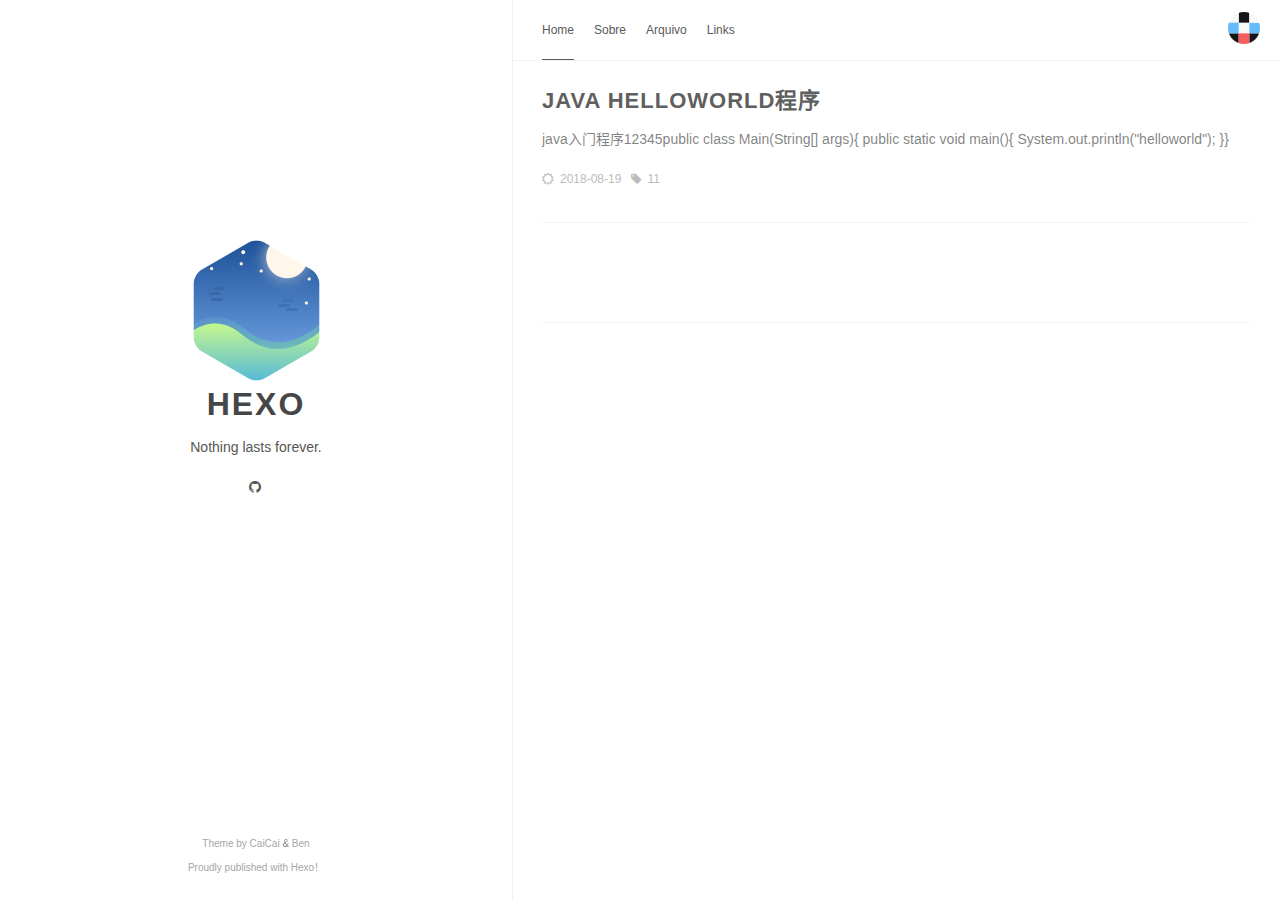
==== commit c3ab5211: "Site updated: 2018-08-19 16:51:38" ====
--- a/index.html
+++ b/index.html
@@ -1,671 +1,4 @@
-<!DOCTYPE html>
+<!DOCTYPE html><html lang="zh-CN"><head><meta charset="utf-8"><meta name="X-UA-Compatible" content="IE=edge"><meta name="author" content="ci,494742298@qq.com"><title>Hexo</title><meta name="description" content="A Blog Powered By Hexo"><meta name="keywords" content="java,javaweb"><meta content="width=device-width, initial-scale=1.0, maximum-scale=1.0, user-scalable=0" name="viewport"><meta content="yes" name="apple-mobile-web-app-capable"><meta content="black" name="apple-mobile-web-app-status-bar-style"><meta content="telephone=no" name="format-detection"><meta name="renderer" content="webkit"><link rel="short icon" href="/images/favicon.png" type="image/x-icon"><link rel="stylesheet" href="/css/style.css"><link rel="stylesheet" href="/css/blog_basic.css"><link rel="stylesheet" href="/css/font-awesome.min.css"><link rel="alternate" type="application/atom+xml" title="ATOM 1.0" href="/atom.xml"></head><body><div class="sidebar animated fadeInDown"><div class="logo-title"><div class="title"><img src="/images/logo@2x.png" style="width:127px;"><h3 title=""><a href="/">Hexo</a></h3><div class="description"><p>Nothing lasts forever.</p></div></div></div><ul class="social-links"><li><a href="http://github.com/ciaig"><i class="fa fa-github"></i></a></li></ul><div class="footer"><a target="_blank" href="/"><span>Theme by </span></a><a href="https://www.caicai.me"> CaiCai </a><span>&</span><a href="https://github.com/Ben02/hexo-theme-Anatole"> Ben</a><div class="by_farbox"><a href="https://hexo.io/zh-cn/" target="_blank">Proudly published with Hexo&#65281;</a></div></div></div><div class="main"><div class="page-top animated fadeInDown"><div class="nav"><li><a class="current" href="/">Home</a></li><li><a href="/about">Sobre</a></li><li><a href="/archives">Arquivo</a></li><li><a href="/links">Links</a></li></div><div class="information"><div class="back_btn"><li><a class="fa fa-chevron-left" onclick="window.history.go(-1)" style="display:none;"> </a></li></div><div class="avatar"><img src="/images/favicon.png"></div></div></div><div class="autopagerize_page_element"><div class="content"><div class="post animated fadeInDown"><div class="post-title"><h3><a href="/2018/08/19/hello/">java helloworld程序</a></h3></div><div class="post-content"><p> 
 
-
-
-
-
-
-
-
-
-
-
-
-  
-
-
-<html class="theme-next muse use-motion" lang="">
-<head>
-  <meta charset="UTF-8"/>
-<meta http-equiv="X-UA-Compatible" content="IE=edge" />
-<meta name="viewport" content="width=device-width, initial-scale=1, maximum-scale=2"/>
-<meta name="theme-color" content="#222">
-
-
-
-
-
-
-
-
-
-
-
-
-<meta http-equiv="Cache-Control" content="no-transform" />
-<meta http-equiv="Cache-Control" content="no-siteapp" />
-
-
-
-
-
-
-
-
-
-
-
-
-
-
-
-
-
-
-
-
-
-
-<link href="/lib/font-awesome/css/font-awesome.min.css?v=4.6.2" rel="stylesheet" type="text/css" />
-
-<link href="/css/main.css?v=6.4.0" rel="stylesheet" type="text/css" />
-
-
-  <link rel="apple-touch-icon" sizes="180x180" href="/images/apple-touch-icon-next.png?v=6.4.0">
-
-
-  <link rel="icon" type="image/png" sizes="32x32" href="/images/favicon-32x32-next.png?v=6.4.0">
-
-
-  <link rel="icon" type="image/png" sizes="16x16" href="/images/favicon-16x16-next.png?v=6.4.0">
-
-
-  <link rel="mask-icon" href="/images/logo.svg?v=6.4.0" color="#222">
-
-
-
-
-
-
-
-
-
-<script type="text/javascript" id="hexo.configurations">
-  var NexT = window.NexT || {};
-  var CONFIG = {
-    root: '/',
-    scheme: 'Muse',
-    version: '6.4.0',
-    sidebar: {"position":"left","display":"post","offset":12,"b2t":false,"scrollpercent":false,"onmobile":false},
-    fancybox: false,
-    fastclick: false,
-    lazyload: false,
-    tabs: true,
-    motion: {"enable":true,"async":false,"transition":{"post_block":"fadeIn","post_header":"slideDownIn","post_body":"slideDownIn","coll_header":"slideLeftIn","sidebar":"slideUpIn"}},
-    algolia: {
-      applicationID: '',
-      apiKey: '',
-      indexName: '',
-      hits: {"per_page":10},
-      labels: {"input_placeholder":"Search for Posts","hits_empty":"We didn't find any results for the search: ${query}","hits_stats":"${hits} results found in ${time} ms"}
-    }
-  };
-</script>
-
-
-  
-
-
-
-
-  <meta property="og:type" content="website">
-<meta property="og:title" content="Hexo">
-<meta property="og:url" content="http://yoursite.com/index.html">
-<meta property="og:site_name" content="Hexo">
-<meta property="og:locale" content="default">
-<meta name="twitter:card" content="summary">
-<meta name="twitter:title" content="Hexo">
-
-
-
-
-
-
-  <link rel="canonical" href="http://yoursite.com/"/>
-
-
-
-<script type="text/javascript" id="page.configurations">
-  CONFIG.page = {
-    sidebar: "",
-  };
-</script>
-
-  <title>Hexo</title>
-  
-
-
-
-
-
-
-
-
-
-  <noscript>
-  <style type="text/css">
-    .use-motion .motion-element,
-    .use-motion .brand,
-    .use-motion .menu-item,
-    .sidebar-inner,
-    .use-motion .post-block,
-    .use-motion .pagination,
-    .use-motion .comments,
-    .use-motion .post-header,
-    .use-motion .post-body,
-    .use-motion .collection-title { opacity: initial; }
-
-    .use-motion .logo,
-    .use-motion .site-title,
-    .use-motion .site-subtitle {
-      opacity: initial;
-      top: initial;
-    }
-
-    .use-motion {
-      .logo-line-before i { left: initial; }
-      .logo-line-after i { right: initial; }
-    }
-  </style>
-</noscript>
-
-</head>
-
-<body itemscope itemtype="http://schema.org/WebPage" lang="default">
-
-  
-  
-    
-  
-
-  <div class="container sidebar-position-left 
-  page-home">
-    <div class="headband"></div>
-
-    <header id="header" class="header" itemscope itemtype="http://schema.org/WPHeader">
-      <div class="header-inner"><div class="site-brand-wrapper">
-  <div class="site-meta ">
-    
-
-    <div class="custom-logo-site-title">
-      <a href="/" class="brand" rel="start">
-        <span class="logo-line-before"><i></i></span>
-        <span class="site-title">Hexo</span>
-        <span class="logo-line-after"><i></i></span>
-      </a>
-    </div>
-    
-  </div>
-
-  <div class="site-nav-toggle">
-    <button aria-label="Toggle navigation bar">
-      <span class="btn-bar"></span>
-      <span class="btn-bar"></span>
-      <span class="btn-bar"></span>
-    </button>
-  </div>
-</div>
-
-
-
-<nav class="site-nav">
-  
-    <ul id="menu" class="menu">
-      
-        
-        
-        
-          
-          <li class="menu-item menu-item-home menu-item-active">
-    <a href="/" rel="section">
-      <i class="menu-item-icon fa fa-fw fa-home"></i> <br />Startseite</a>
-  </li>
-        
-        
-        
-          
-          <li class="menu-item menu-item-archives">
-    <a href="/archives/" rel="section">
-      <i class="menu-item-icon fa fa-fw fa-archive"></i> <br />Archiv</a>
-  </li>
-
-      
-      
-    </ul>
-  
-
-  
-    
-
-  
-
-  
-</nav>
-
-
-
-  
-
-
-
-</div>
-    </header>
-
-    
-
-
-    <main id="main" class="main">
-      <div class="main-inner">
-        <div class="content-wrap">
-          
-          <div id="content" class="content">
-            
-  <section id="posts" class="posts-expand">
-    
-      
-
-  
-
-  
-  
-  
-
-  
-
-  <article class="post post-type-normal" itemscope itemtype="http://schema.org/Article">
-  
-  
-  
-  <div class="post-block">
-    <link itemprop="mainEntityOfPage" href="http://yoursite.com/2018/08/19/hello/">
-
-    <span hidden itemprop="author" itemscope itemtype="http://schema.org/Person">
-      <meta itemprop="name" content="John Doe">
-      <meta itemprop="description" content="">
-      <meta itemprop="image" content="/images/avatar.gif">
-    </span>
-
-    <span hidden itemprop="publisher" itemscope itemtype="http://schema.org/Organization">
-      <meta itemprop="name" content="Hexo">
-    </span>
-
-    
-      <header class="post-header">
-
-        
-        
-          <h1 class="post-title" itemprop="name headline">
-                
-                <a class="post-title-link" href="/2018/08/19/hello/" itemprop="url">
-                  hello
-                </a>
-              
-            
-          </h1>
-        
-
-        <div class="post-meta">
-          <span class="post-time">
-
-            
-            
-            
-
-            
-              <span class="post-meta-item-icon">
-                <i class="fa fa-calendar-o"></i>
-              </span>
-              
-                <span class="post-meta-item-text">Veröffentlicht am</span>
-              
-
-              
-                
-              
-
-              <time title="Post created: 2018-08-19 15:52:09 / Updated at: 15:52:17" itemprop="dateCreated datePublished" datetime="2018-08-19T15:52:09+08:00">2018-08-19</time>
-            
-
-            
-              
-
-              
-            
-          </span>
-
-          
-
-          
-            
-          
-
-          
-          
-
-          
-
-          
-
-          
-
-        </div>
-      </header>
-    
-
-    
-    
-    
-    <div class="post-body" itemprop="articleBody">
-
-      
-      
-
-      
-        
-          
-            
-          
-        
-      
-    </div>
-
-    
-
-    
-    
-    
-
-    
-
-    
-
-    
-
-    <footer class="post-footer">
-      
-
-      
-
-      
-
-      
-      
-        <div class="post-eof"></div>
-      
-    </footer>
-  </div>
-  
-  
-  
-  </article>
-
-
-    
-  </section>
-
-  
-
-
-          </div>
-          
-
-        </div>
-        
-          
-  
-  <div class="sidebar-toggle">
-    <div class="sidebar-toggle-line-wrap">
-      <span class="sidebar-toggle-line sidebar-toggle-line-first"></span>
-      <span class="sidebar-toggle-line sidebar-toggle-line-middle"></span>
-      <span class="sidebar-toggle-line sidebar-toggle-line-last"></span>
-    </div>
-  </div>
-
-  <aside id="sidebar" class="sidebar">
-    
-    <div class="sidebar-inner">
-
-      
-
-      
-
-      <section class="site-overview-wrap sidebar-panel sidebar-panel-active">
-        <div class="site-overview">
-          <div class="site-author motion-element" itemprop="author" itemscope itemtype="http://schema.org/Person">
-            
-              <p class="site-author-name" itemprop="name">John Doe</p>
-              <p class="site-description motion-element" itemprop="description"></p>
-          </div>
-
-          
-            <nav class="site-state motion-element">
-              
-                <div class="site-state-item site-state-posts">
-                
-                  <a href="/archives/">
-                
-                    <span class="site-state-item-count">1</span>
-                    <span class="site-state-item-name">Artikel</span>
-                  </a>
-                </div>
-              
-
-              
-
-              
-                
-                
-                <div class="site-state-item site-state-tags">
-                  
-                    
-                    
-                      
-                    
-                    <span class="site-state-item-count">1</span>
-                    <span class="site-state-item-name">Tags</span>
-                  
-                </div>
-              
-            </nav>
-          
-
-          
-
-          
-
-          
-          
-
-          
-          
-
-          
-            
-          
-          
-
-        </div>
-      </section>
-
-      
-
-      
-
-    </div>
-  </aside>
-
-
-        
-      </div>
-    </main>
-
-    <footer id="footer" class="footer">
-      <div class="footer-inner">
-        <div class="copyright">&copy; <span itemprop="copyrightYear">2018</span>
-  <span class="with-love" id="animate">
-    <i class="fa fa-user"></i>
-  </span>
-  <span class="author" itemprop="copyrightHolder">John Doe</span>
-
-  
-
-  
-</div>
-
-
-
-
-  <div class="powered-by">Erstellt mit  <a class="theme-link" target="_blank" href="https://hexo.io">Hexo</a> v3.7.1</div>
-
-
-
-  <span class="post-meta-divider">|</span>
-
-
-
-  <div class="theme-info">Theme – <a class="theme-link" target="_blank" href="https://theme-next.org">NexT.Muse</a> v6.4.0</div>
-
-
-
-
-        
-
-
-
-
-
-
-
-
-        
-      </div>
-    </footer>
-
-    
-      <div class="back-to-top">
-        <i class="fa fa-arrow-up"></i>
-        
-      </div>
-    
-
-    
-	
-    
-
-    
-  </div>
-
-  
-
-<script type="text/javascript">
-  if (Object.prototype.toString.call(window.Promise) !== '[object Function]') {
-    window.Promise = null;
-  }
-</script>
-
-
-
-
-
-
-
-
-
-
-
-
-
-
-
-
-
-
-
-
-
-
-
-
-
-
-  
-  
-    <script type="text/javascript" src="/lib/jquery/index.js?v=2.1.3"></script>
-  
-
-  
-  
-    <script type="text/javascript" src="/lib/velocity/velocity.min.js?v=1.2.1"></script>
-  
-
-  
-  
-    <script type="text/javascript" src="/lib/velocity/velocity.ui.min.js?v=1.2.1"></script>
-  
-
-
-  
-
-
-  <script type="text/javascript" src="/js/src/utils.js?v=6.4.0"></script>
-
-  <script type="text/javascript" src="/js/src/motion.js?v=6.4.0"></script>
-
-
-
-  
-  
-
-  
-
-  
-
-
-  <script type="text/javascript" src="/js/src/bootstrap.js?v=6.4.0"></script>
-
-
-
-  
-
-
-
-  
-
-
-
-
-
-
-
-
-
-
-  
-
-
-
-
-
-  
-
-  
-
-  
-
-  
-
-  
-  
-
-  
-
-  
-
-  
-
-  
-
-  
-
-</body>
-</html>
+java入门程序12345public class Main(String[] args)&#123;    public static void main()&#123;        System.out.println("helloworld");    &#125;&#125;
+</p></div><div class="post-footer"><div class="meta"><div class="info"><i class="fa fa-sun-o"></i><span class="date">2018-08-19</span><i class="fa fa-tag"></i><a class="tag" href="/tags/11/" title="11">11 </a></div></div></div></div><div class="pagination"><ul class="clearfix"></ul></div></div></div></div><script src="/js/jquery.js"></script><script src="/js/jquery-migrate-1.2.1.min.js"></script><script src="/js/jquery.appear.js"></script></body></html>--- a/css/style.css
+++ b/css/style.css
@@ -0,0 +1,695 @@
+@charset "UTF-8";
+html {
+  background-color: #fff;
+  -webkit-font-smoothing: antialiased;
+}
+
+body {
+  color: rgba(0, 0, 0, 0.5);
+  font-family: 'PingHei', 'PingFang SC', Helvetica Neue, 'Work Sans', 'Hiragino Sans GB', 'Microsoft YaHei', SimSun, sans-serif;
+  font-size: 15px;
+  width: 100%;
+  margin: 0 auto 30px auto;
+  background-color: #fff;
+}
+
+p {
+  line-height: 1.9em;
+  font-weight: 400;
+  font-size: 14px;
+}
+
+a {
+  text-decoration: none;
+}
+
+a:link, a:visited {
+  opacity: 1;
+  -webkit-transition: all .15s linear;
+  -moz-transition: all .15s linear;
+  -o-transition: all .15s linear;
+  -ms-transition: all .15s linear;
+  transition: all .15s linear;
+  color: #424242;
+}
+
+a:hover, a:active {
+  color: #4786D6;
+}
+
+/*basic styles ends*/
+/*animation starts*/
+.animated {
+  -webkit-animation-fill-mode: both;
+  -moz-animation-fill-mode: both;
+  -ms-animation-fill-mode: both;
+  -o-animation-fill-mode: both;
+  animation-fill-mode: both;
+  -webkit-animation-duration: 1s;
+  -moz-animation-duration: 1s;
+  -ms-animation-duration: 1s;
+  -o-animation-duration: 1s;
+  animation-duration: 1s;
+}
+
+.animated.hinge {
+  -webkit-animation-duration: 1s;
+  -moz-animation-duration: 1s;
+  -ms-animation-duration: 1s;
+  -o-animation-duration: 1s;
+  animation-duration: 1s;
+}
+
+@-webkit-keyframes fadeInDown {
+  0% {
+    opacity: 0;
+    -webkit-transform: translateY(-20px);
+  }
+  100% {
+    opacity: 1;
+    -webkit-transform: translateY(0);
+  }
+}
+@-moz-keyframes fadeInDown {
+  0% {
+    opacity: 0;
+    -moz-transform: translateY(-20px);
+  }
+  100% {
+    opacity: 1;
+    -moz-transform: translateY(0);
+  }
+}
+@-o-keyframes fadeInDown {
+  0% {
+    opacity: 0;
+    -o-transform: translateY(-20px);
+  }
+  100% {
+    opacity: 1;
+    -o-transform: translateY(0);
+  }
+}
+@keyframes fadeInDown {
+  0% {
+    opacity: 0;
+    transform: translateY(-20px);
+  }
+  100% {
+    opacity: 1;
+    transform: translateY(0);
+  }
+}
+.fadeInDown {
+  -webkit-animation-name: fadeInDown;
+  -moz-animation-name: fadeInDown;
+  -o-animation-name: fadeInDown;
+  animation-name: fadeInDown;
+}
+
+/*animation ends*/
+.content {
+  height: auto;
+  float: right;
+  width: 60%;
+  margin-top: 60px;
+}
+
+.page-top {
+  width: 60%;
+  position: fixed;
+  right: 0;
+  z-index: 3;
+  background-color: #fff;
+  height: 60px;
+  border-bottom: 1px solid #f2f2f2;
+}
+.page-top .nav {
+  list-style: none;
+  padding: 18px 30px;
+  float: left;
+  font-size: 12px;
+}
+.page-top .nav li {
+  position: relative;
+  display: initial;
+  padding-right: 20px;
+}
+.page-top .nav a {
+  color: #5A5A5A;
+}
+.page-top .nav a:hover {
+  color: #4786D6;
+}
+.page-top .nav a.current {
+  color: #5A5A5A;
+  padding-bottom: 22px;
+  border-bottom: 1px solid #5A5A5A;
+}
+.page-top .information {
+  float: right;
+  padding-top: 12px;
+  padding-right: 20px;
+}
+.page-top .information .avatar {
+  float: right;
+}
+.page-top .information .avatar img {
+  width: 32px;
+  height: 32px;
+  border-radius: 300px;
+}
+.page-top .information .back_btn {
+  float: left;
+  padding-top: 5px;
+  margin-right: -10px;
+}
+.page-top .information .back_btn li {
+  display: initial;
+  padding-right: 40px;
+}
+
+.sidebar {
+  width: 40%;
+  -webkit-background-size: cover;
+  background-size: cover;
+  background-color: #fff;
+  height: 100%;
+  transition: 0.8s;
+  top: 0;
+  left: 0;
+  position: fixed;
+  z-index: 4;
+  border-right: 1px solid #f2f2f2;
+}
+.sidebar .logo-title {
+  text-align: center;
+  padding-top: 240px;
+}
+.sidebar .logo-title .description {
+  font-size: 14px;
+  color: #565654;
+}
+.sidebar .logo-title .logo {
+  margin: 0 auto;
+}
+.sidebar .logo-title .title h3 {
+  text-transform: uppercase;
+  font-size: 2rem;
+  font-weight: bold;
+  letter-spacing: 2px;
+  line-height: 1;
+  margin: 0;
+}
+.sidebar .logo-title .title a {
+  text-decoration: none;
+  color: #464646;
+  font-size: 2rem;
+  font-weight: bold;
+}
+.sidebar .social-links {
+  list-style: none;
+  padding: 0;
+  font-size: 14px;
+  text-align: center;
+}
+.sidebar .social-links i {
+  margin-right: 3px;
+}
+.sidebar .social-links li {
+  display: inline;
+  padding: 0 4px;
+  line-height: 0;
+}
+.sidebar .social-links a {
+  color: #565654;
+}
+.sidebar .social-links a:hover {
+  color: #4786D6;
+}
+
+.post {
+  background-color: #FFF;
+  margin: 30px;
+}
+.post .post-title h1 {
+  text-transform: uppercase;
+  font-size: 30px;
+  letter-spacing: 5px;
+  line-height: 1;
+}
+.post .post-title h2 {
+  text-transform: uppercase;
+  letter-spacing: 1px;
+  font-size: 28px;
+  line-height: 1;
+  font-weight: 600;
+  color: #5f5f5f;
+}
+.post .post-title h3 {
+  text-transform: uppercase;
+  letter-spacing: 1px;
+  line-height: 1;
+  font-weight: 600;
+  color: #464646;
+  font-size: 22px;
+  margin: 0;
+}
+.post .post-title a {
+  text-decoration: none;
+  letter-spacing: 1px;
+  color: #5f5f5f;
+}
+.post .post-title a:hover {
+  text-decoration: underline;
+}
+.post .post-content a {
+  text-decoration: none;
+  letter-spacing: 1px;
+  color: #4786D6;
+}
+.post .post-content a:hover {
+  color: #2F69B3;
+}
+.post .post-content h3 {
+  color: #5F5F5F;
+  font-size: 22px;
+  font-weight: 600;
+}
+.post .post-content h4 {
+  color: #5F5F5F;
+  font-size: 16px;
+}
+.post .post-footer {
+  padding: 0 0 30px 0;
+  border-bottom: 1px solid #f2f2f2;
+}
+.post .post-footer .meta {
+  max-width: 100%;
+  height: 25px;
+  color: #bbbbbb;
+}
+.post .post-footer .meta .info {
+  float: left;
+  font-size: 12px;
+}
+.post .post-footer .meta .info .date {
+  margin-right: 10px;
+}
+.post .post-footer .meta a {
+  text-decoration: none;
+  color: #bbbbbb;
+  padding-right: 10px;
+}
+.post .post-footer .meta a:hover {
+  color: #4786D6;
+}
+.post .post-footer .meta i {
+  margin-right: 6px;
+}
+.post .post-footer .tags {
+  padding-bottom: 15px;
+  font-size: 13px;
+}
+.post .post-footer .tags ul {
+  list-style-type: none;
+  display: inline;
+  margin: 0;
+  padding: 0;
+}
+.post .post-footer .tags ul li {
+  list-style-type: none;
+  margin: 0;
+  padding-right: 5px;
+  display: inline;
+}
+.post .post-footer .tags a {
+  text-decoration: none;
+  color: rgba(0, 0, 0, 0.44);
+  font-weight: 400;
+}
+.post .post-footer .tags a:hover {
+  text-decoration: none;
+}
+
+.pagination {
+  margin: 30px;
+  padding: 0px 0 56px 0;
+  border-bottom: 1px solid #f2f2f2;
+}
+.pagination ul {
+  list-style: none;
+  margin: 0;
+  padding: 0;
+  height: 13px;
+}
+.pagination ul li {
+  margin: 0 2px 0 2px;
+  display: inline;
+  line-height: 1;
+}
+.pagination ul li a {
+  text-decoration: none;
+}
+.pagination .pre {
+  float: left;
+}
+.pagination .next {
+  float: right;
+}
+
+.like-reblog-buttons {
+  float: right;
+}
+
+.like-button {
+  float: right;
+  padding: 0 0 0 10px;
+}
+
+.reblog-button {
+  float: right;
+  padding: 0;
+}
+
+#install-btn {
+  position: fixed;
+  bottom: 0px;
+  right: 6px;
+}
+
+#disqus_thread {
+  margin: 30px;
+  border-bottom: 1px solid #f2f2f2;
+}
+
+.footer {
+  clear: both;
+  text-align: center;
+  font-size: 10px;
+  margin: 0 auto;
+  bottom: 0;
+  position: absolute;
+  width: 100%;
+  padding-bottom: 20px;
+  background: #fff;
+}
+.footer a {
+  color: #A6A6A6;
+}
+.footer a:hover {
+  color: #4786D6;
+}
+
+/*for archive*/
+.archive {
+  width: 100%;
+}
+
+.list-with-title {
+  font-size: 14px;
+  margin: 30px;
+  padding: 0;
+}
+.list-with-title li {
+  list-style-type: none;
+  padding: 0;
+}
+.list-with-title .listing-title {
+  font-size: 24px;
+  color: #666666;
+  font-weight: 600;
+  line-height: 2.2em;
+}
+.list-with-title .listing {
+  padding: 0;
+}
+.list-with-title .listing .listing-post {
+  padding-bottom: 5px;
+}
+.list-with-title .listing .listing-post .post-time {
+  float: right;
+  color: #C5C5C5;
+}
+.list-with-title .listing .listing-post a {
+  color: #8F8F8F;
+}
+.list-with-title .listing .listing-post a:hover {
+  color: #4786D6;
+}
+
+/* share */
+.share {
+  margin: 0px 30px;
+  display: inline-flex;
+}
+
+.evernote {
+  width: 32px;
+  height: 32px;
+  border-radius: 300px;
+  background-color: #3E3E3E;
+  margin-right: 5px;
+}
+.evernote a {
+  color: #fff;
+  padding: 11px;
+  font-size: 12px;
+}
+.evernote a:hover {
+  color: #ED6243;
+  padding: 11px;
+}
+
+.weibo {
+  width: 32px;
+  height: 32px;
+  border-radius: 300px;
+  background-color: #ED6243;
+  margin-right: 5px;
+}
+.weibo a {
+  color: #fff;
+  padding: 9px;
+}
+.weibo a:hover {
+  color: #BD4226;
+}
+
+.twitter {
+  width: 32px;
+  height: 32px;
+  border-radius: 300px;
+  background-color: #59C0FD;
+  margin-right: 5px;
+}
+.twitter a {
+  color: #fff;
+  padding: 9px;
+}
+.twitter a:hover {
+  color: #4B9ECE;
+}
+
+/* about */
+.about {
+  margin: 30px;
+}
+.about h3 {
+  font-size: 22px;
+}
+
+/* links*/
+.links {
+  margin: 30px;
+}
+.links h3 {
+  font-size: 22px;
+}
+.links a {
+  cursor: pointer;
+}
+
+/* 评论样式 */
+.comment-count {
+  color: #666;
+}
+
+.tab-community {
+  color: #666;
+}
+
+.read_more {
+  font-size: 14px;
+}
+
+.back-button {
+  padding-top: 30px;
+  max-width: 100px;
+  padding-left: 40px;
+  float: left;
+}
+
+/* 默认评论样式 */
+#fb_comments_container {
+  margin: 30px;
+}
+
+/* 按钮样式 */
+a.btn {
+  color: #868686;
+  font-weight: 400;
+}
+
+.btn {
+  display: inline-block;
+  position: relative;
+  outline: 0;
+  color: rgba(0, 0, 0, 0.44);
+  background: transparent;
+  font-size: 14px;
+  text-align: center;
+  text-decoration: none;
+  cursor: pointer;
+  border: 1px solid rgba(0, 0, 0, 0.15);
+  white-space: nowrap;
+  font-weight: 400;
+  font-style: normal;
+  border-radius: 999em;
+}
+
+.btn:hover {
+  display: inline-block;
+  position: relative;
+  outline: 0px;
+  color: #464545;
+  background: transparent;
+  font-size: 14px;
+  text-align: center;
+  text-decoration: none;
+  cursor: pointer;
+  border: 1px solid #464545;
+  white-space: nowrap;
+  font-weight: 400;
+  font-style: normal;
+  border-radius: 999em;
+}
+
+[role="back"] {
+  padding: 0.5em 1.25em;
+  line-height: 1.666em;
+}
+
+[role="home"] {
+  padding: 0.5em 1.25em;
+  line-height: 1.666em;
+}
+
+[role="navigation"] {
+  padding: 0.5em 1.25em;
+  line-height: 1.666em;
+}
+
+[role="tags"] {
+  padding: 6px 12px;
+}
+
+/* Menu样式 */
+.menu {
+  float: right;
+  padding-top: 30px;
+}
+.menu .btn-down {
+  margin: 0px;
+}
+.menu .btn-down li {
+  list-style: none;
+  width: 100px;
+}
+.menu .btn-down li a {
+  display: inline-block;
+  position: relative;
+  padding: 0.5em 1.25em;
+  outline: 0;
+  color: rgba(0, 0, 0, 0.44);
+  background: transparent;
+  font-size: 14px;
+  text-align: center;
+  text-decoration: none;
+  cursor: pointer;
+  border: 1px solid rgba(0, 0, 0, 0.15);
+  white-space: nowrap;
+  font-weight: 400;
+  font-style: normal;
+  border-radius: 999em;
+  margin-top: 5px;
+}
+.menu .btn-down li a:hover {
+  position: relative;
+  padding: 0.5em 1.25em;
+  outline: 0;
+  color: #fff;
+  background: #3CBD10;
+  font-size: 14px;
+  text-align: center;
+  text-decoration: none;
+  cursor: pointer;
+  border: 1px solid rgba(0, 0, 0, 0.15);
+  white-space: nowrap;
+  font-weight: 400;
+  font-style: normal;
+  border-radius: 999em;
+  margin-top: 5px;
+}
+.menu .btn-down div {
+  position: absolute;
+  visibility: hidden;
+  width: 100px;
+  float: right;
+}
+
+.page_404 {
+  text-align: center;
+  padding-top: 50px;
+}
+
+@media screen and (max-width: 960px) {
+  .sidebar {
+    width: 100%;
+    position: absolute;
+    border-right: none;
+    z-index: 1;
+  }
+  .sidebar .logo-title {
+    padding-top: 120px;
+  }
+  .sidebar .logo-title .title img {
+    width: 100px;
+  }
+  .sidebar .logo-title .title h3 {
+    font-size: 20px;
+  }
+
+  .page-top {
+    width: 100%;
+  }
+
+  .post-title h3 {
+    line-height: 1.6;
+  }
+
+  .content {
+    margin-top: 420px;
+    width: 100%;
+    z-index: 2;
+    position: absolute;
+  }
+
+  .footer {
+    display: none;
+  }
+
+  .share {
+    display: grid;
+  }
+}
--- a/css/blog_basic.css
+++ b/css/blog_basic.css
@@ -0,0 +1,522 @@
+.post-content .tip {
+  position: relative;
+  margin: 2em 0;
+  padding: 12px 24px 12px 30px;
+  border-left: 4px solid #f66;
+  border-top-right-radius: 2px;
+  border-bottom-right-radius: 2px;
+  background-color: #f8f8f8
+}
+
+.post-content .tip br {
+  /**display: none**/
+}
+
+.post-content .tip:before {
+  position: absolute;
+  top: 14px;
+  left: -12px;
+  content: "!";
+  width: 20px;
+  height: 20px;
+  border-radius: 100%;
+  color: #fff;
+  font-size: 14px;
+  line-height: 20px;
+  font-weight: bold;
+  text-align: center;
+  background-color: #f66;
+  font-family: 'Dosis', 'Source Sans Pro', 'Helvetica Neue', Arial, sans-serif
+}
+
+.content > .post > .post-content > p {
+  word-wrap: break-word;
+  word-break: break-all;
+}
+
+#ds-thread,#disqus_thread,#cloud-tie-wrapper {
+  margin: 0 30px!important
+}
+
+pre {
+  font-size: 0.8em!important;
+  background-color: #f8f8f8!important;
+  font-family: 'Roboto Mono','Lucida Console','Trebuchet MS','Courier New', Monaco, courier,'PingFang SC','Hiragino Sans GB','Microsoft Jhenghei','Microsoft YaHei', monospace!important
+}
+
+figure.highlight {
+  position: relative!important;
+  margin: 1em 0!important;
+  border-radius: 2px!important;
+  line-height: 1.1em!important;
+  background-color: #f8f8f8!important;
+  overflow-x: auto!important
+}
+
+figure.highlight table,figure.highlight tr,figure.highlight td {
+  width: 100%!important;
+  border-collapse: collapse!important;
+  padding: 0!important;
+  margin: 0!important
+}
+
+figure.highlight .gutter {
+  display: none!important
+}
+
+figure.highlight .code pre {
+  padding: 1.2em 1.4em!important;
+  line-height: 1.5em!important;
+  margin: 0!important
+}
+
+figure.highlight.html .code:after,figure.highlight.js .code:after,figure.highlight.bash .code:after,figure.highlight.css .code:after,figure.highlight.scss .code:after,figure.highlight.diff .code:after,figure.highlight.java .code:after,figure.highlight.xml .code:after,figure.highlight.python .code:after,figure.highlight.json .code:after,figure.highlight.swift .code:after,figure.highlight.ruby .code:after,figure.highlight.perl .code:after,figure.highlight.php .code:after,figure.highlight.c .code:after,figure.highlight.cpp .code:after {
+  position: absolute!important;
+  top: 0!important;
+  right: 0!important;
+  color: #ccc!important;
+  text-align: right!important;
+  font-size: 0.75em!important;
+  padding: 5px 10px 0!important;
+  line-height: 15px!important;
+  height: 15px!important;
+  font-weight: 600!important
+}
+
+figure.highlight.html .code:after {
+  content: "HTML"
+}
+
+figure.highlight.js .code:after {
+  content: "JS"
+}
+
+figure.highlight.bash .code:after {
+  content: "BASH"
+}
+
+figure.highlight.css .code:after {
+  content: "CSS"
+}
+
+figure.highlight.scss .code:after {
+  content: "SCSS"
+}
+
+figure.highlight.diff .code:after {
+  content: "DIFF"
+}
+
+figure.highlight.java .code:after {
+  content: "JAVA"
+}
+
+figure.highlight.xml .code:after {
+  content: "XML"
+}
+
+figure.highlight.python .code:after {
+  content: "PYTHON"
+}
+
+figure.highlight.json .code:after {
+  content: "JSON"
+}
+
+figure.highlight.swift .code:after {
+  content: "SWIFT"
+}
+
+figure.highlight.ruby .code:after {
+  content: "RUBY"
+}
+
+figure.highlight.perl .code:after {
+  content: "PERL"
+}
+
+figure.highlight.php .code:after {
+  content: "PHP"
+}
+
+figure.highlight.c .code:after {
+  content: "C"
+}
+
+figure.highlight.java .code:after {
+  content: "JAVA"
+}
+
+figure.highlight.cpp .code:after {
+  content: "CPP"
+}
+
+figure.highlight.cpp .code:after {
+  content: 'C++'
+}
+
+pre {
+  color: #525252!important
+}
+
+pre .function .keyword,pre .constant {
+  color: #0092db!important
+}
+
+pre .keyword,pre .attribute {
+  color: #e96900!important
+}
+
+pre .number,pre .literal {
+  color: #ae81ff!important
+}
+
+pre .tag,pre .tag .title,pre .change,pre .winutils,pre .flow,pre .lisp .title,pre .clojure .built_in,pre .nginx .title,pre .tex .special {
+  color: #2973b7!important
+}
+
+pre .symbol,pre .symbol .string,pre .value,pre .regexp {
+  color: #42b983!important
+}
+
+pre .title {
+  color: #83B917!important
+}
+
+pre .tag .value,pre .string,pre .subst,pre .haskell .type,pre .preprocessor,pre .ruby .class .parent,pre .built_in,pre .sql .aggregate,pre .django .template_tag,pre .django .variable,pre .smalltalk .class,pre .javadoc,pre .django .filter .argument,pre .smalltalk .localvars,pre .smalltalk .array,pre .attr_selector,pre .pseudo,pre .addition,pre .stream,pre .envvar,pre .apache .tag,pre .apache .cbracket,pre .tex .command,pre .prompt {
+  color: #42b983!important
+}
+
+pre .comment,pre .java .annotation,pre .python .decorator,pre .template_comment,pre .pi,pre .doctype,pre .shebang,pre .apache .sqbracket,pre .tex .formula {
+  color: #b3b3b3!important
+}
+
+pre .deletion {
+  color: #BA4545!important
+}
+
+pre .coffeescript .javascript,pre .javascript .xml,pre .tex .formula,pre .xml .javascript,pre .xml .vbscript,pre .xml .css,pre .xml .cdata {
+  opacity: 0.5!important
+}
+
+html {
+  height: 100%;
+  max-height: 100%;
+  padding: 0;
+  margin: 0; }
+
+  body {
+    padding: 0;
+    margin: 0;
+    line-height: 1.6em; }
+
+    .clear {
+      clear: both;
+      display: block;
+      overflow: hidden;
+      visibility: hidden;
+      width: 0;
+      height: 0; }
+
+      h1, h2, h3, h4, h5, h6 {
+        text-rendering: optimizeLegibility;
+        line-height: 1;
+        margin: 2rem 0; }
+
+        h1 {
+          font-size: 2.1rem;
+          line-height: 1.2em; }
+
+          h2 {
+            font-size: 1.9rem;
+            line-height: 1.2em; }
+
+            h3 {
+              font-size: 1.75rem; }
+
+              h4 {
+                font-size: 1.3rem; }
+
+                h5 {
+                  font-size: 1.3rem; }
+
+                  h6 {
+                    font-size: 1.3rem; }
+
+                    img {
+                      max-width: 100%;
+                      height: auto; }
+
+                      p, ul, ol, dl {
+                        margin: 1em 0; }
+
+                        ol ol, ul ul, ul ol, ol ul {
+                          margin: 0.4em 0; }
+
+                          ul p, ol p, li p, .content li p, blockquote p, .content blockquote p,
+                          .post blockquote p, .post li p {
+                            margin: 0;
+                            overflow: visible; }
+
+                            a img {
+                              border: none; }
+
+dl dt {
+  float: left;
+  width: 180px;
+  overflow: hidden;
+  clear: left;
+  text-align: right;
+  text-overflow: ellipsis;
+  white-space: nowrap;
+  font-weight: bold;
+  margin-bottom: 1em; }
+
+  dl dd {
+    margin-left: 200px;
+    margin-bottom: 1em; }
+
+    hr {
+      display: block;
+      height: 1px;
+      border: 0;
+      border-top: 1px solid #efefef;
+      margin: 3.2em 0;
+      padding: 0; }
+
+      blockquote {
+        box-sizing: border-box;
+        margin: 1.6em 0 1.6em -2.2em;
+        padding: 0 0 0 1.6em;
+        border-left: #4a4a4a 0.4em solid; }
+
+        blockquote p {
+          margin: 0.8em 0; }
+
+          blockquote small {
+            display: inline-block;
+            margin: 0.8em 0 0.8em 1.5em;
+            font-size: 0.9em;
+            color: #ccc; }
+
+            blockquote small:before {
+              content: '\2014 \00A0'; }
+
+              blockquote cite {
+                font-weight: bold; }
+
+                blockquote cite a {
+                  font-weight: normal; }
+
+                  mark {
+                    background-color: #ffc336; }
+
+                    code, tt {
+                      padding: 1px 3px;
+                      font-family: Inconsolata, monospace, sans-serif;
+                      font-size: 0.85em;
+                      white-space: pre-wrap;
+                      border: 1px solid #E3EDF3;
+                      background: #f7f7f9;
+                      color: #d14;
+                      border-radius: 2px; }
+/**
+                      pre {
+                        -moz-box-sizing: border-box;
+                        box-sizing: border-box;
+                        margin: 1.6em 0;
+                        border: 1px solid #E3EDF3;
+                        width: 100%;
+                        padding: 10px;
+                        font-family: Inconsolata, monospace, sans-serif;
+                        font-size: 0.9em;
+                        white-space: pre;
+                        overflow: auto;
+                        background: #F7FAFB;
+                        border-radius: 3px; }
+
+                        pre code, tt {
+                          font-size: inherit;
+                          white-space: -moz-pre-wrap;
+                          white-space: pre-wrap;
+                          background: transparent;
+                          border: none;
+                          color: #333;
+                          padding: 0; }
+
+                          kbd {
+                            display: inline-block;
+                            margin-bottom: 0.4em;
+                            padding: 1px 8px;
+                            border: #ccc 1px solid;
+                            color: #666;
+                            text-shadow: #fff 0 1px 0;
+                            font-size: 0.9em;
+                            font-weight: bold;
+                            background: #f4f4f4;
+                            border-radius: 4px;
+                            box-shadow: 0 1px 0 rgba(0, 0, 0, 0.2), 0 1px 0 0 white inset; }
+
+                            table {
+                              -moz-box-sizing: border-box;
+                              box-sizing: border-box;
+                              margin: 1em 0;
+                              width: 100%;
+                              max-width: 100%;
+                              border-width: 1px;
+                              border-style: solid;
+                              background-color: transparent; }
+
+                              table, table tr, table tr td, table tr th {
+                                border-color: #e5e5e5; }
+
+                                table th {
+                                  color: #666666;
+                                  background-color: #fdfdfd; }
+
+                                  tr th {
+                                    border-bottom-width: 1px;
+                                    border-bottom-style: solid;
+                                    text-align: left; }
+
+                                    tr th, tr td {
+                                      padding: 5px 20px;
+                                      border-right: 1px solid;
+                                      font-size: 1rem; }
+
+                                      tr th:last-child, tr td:last-child {
+                                        border-right: 0px; }
+
+                                        table th {
+                                          font-weight: bold; }
+
+                                          table tbody > tr:nth-child(odd) > td, table tbody > tr:nth-child(odd) > th {
+                                            background-color: #f9f9f9; }
+
+                                            .gist {
+                                              font-size: 12px; }
+                                              .gist table {
+                                                margin: 0;
+                                                width: auto; }
+                                                .gist table pre {
+                                                  font-size: 12px; }
+                                                  .gist table .line-numbers {
+                                                    font-size: 12px; }
+**/
+
+.toc {
+  border: 1px solid #f0f0f0;
+  margin-bottom: 20px;
+  padding: 10px 30px; }
+
+  #fb_comments_container {
+    overflow: hidden;
+    margin: 0 auto; }
+    #fb_comments_container #fb_comments {
+      list-style-type: none;
+      padding: 0; }
+      #fb_comments_container #fb_comments h1 {
+        font-size: 1.3em; }
+        #fb_comments_container #fb_comments h2 {
+          font-size: 1.2em; }
+          #fb_comments_container #fb_comments h3 {
+            font-size: 1.1em; }
+            #fb_comments_container #fb_comments h4, #fb_comments_container #fb_comments h5,
+            #fb_comments_container #fb_comments h6 {
+              font-size: 1.05em; }
+              #fb_comments_container #fb_comments .comment {
+                position: relative;
+                padding: 25px 0;
+                border-bottom: 1px solid rgba(150, 150, 150, 0.2);
+                *border-bottom: 1px solid #f0f0f0; }
+                #fb_comments_container #fb_comments .comment .avatar {
+                  position: absolute;
+                  top: 25px;
+                  left: 0;
+                  width: 50px;
+                  float: left; }
+                  #fb_comments_container #fb_comments .comment .avatar img {
+                    width: 48px;
+                    border: none;
+                    border-radius: 5px;
+                    margin: 0; }
+                #fb_comments_container #fb_comments .comment .comment_body,
+                #fb_comments_container #fb_comments .comment .c_content {
+                  margin-left: 70px;
+                  display: block; }
+                  #fb_comments_container #fb_comments .comment .comment_body p,
+                  #fb_comments_container #fb_comments .comment .c_content p {
+                    margin: 5px 0 15px 0;
+                    padding: 0;
+                    line-height: 1.8; }
+                    #fb_comments_container #fb_comments .comment .comment_body .author,
+                    #fb_comments_container #fb_comments .comment .c_content .author {
+                      line-height: 1.5em;
+                      margin: 0;
+                      padding: 0; }
+                      #fb_comments_container #fb_comments .comment .comment_body .author b,
+                      #fb_comments_container #fb_comments .comment .c_content .author b {
+                        color: #555; }
+                        #fb_comments_container #fb_comments .comment .comment_body .author small,
+                        #fb_comments_container #fb_comments .comment .c_content .author small {
+                          font-weight: normal;
+                          padding-left: 10px;
+                          font-size: 0.7em;
+                          color: #666; }
+
+#fb_new_comment {
+  padding-bottom: 50px; }
+  #fb_new_comment textarea {
+    border-radius: 5px;
+    height: 80px;
+    width: 98%;
+    padding: 5px;
+    font-size: 1em;
+    border: 1px solid rgba(150, 150, 150, 0.5);
+    *border: 1px solid #a8a8a8;
+    line-height: 1.5; }
+    #fb_new_comment .comment_error {
+      color: red;
+      text-align: center;
+      display: block;
+      font-size: 0.8em;
+      padding-top: 1em; }
+      #fb_new_comment .c_button:hover {
+        background: #E60900;
+        color: #fff;
+        text-decoration: none; }
+        #fb_new_comment .c_button, #fb_new_comment #c_submit {
+          cursor: pointer;
+          font-family: "Hiragino Sans GB", "Microsoft YaHei", sans-serif;
+          font-size: 1em;
+          line-height: 1.3em;
+          letter-spacing: 1px;
+          border-radius: 5px;
+          padding: 5px 5px 2px 5px; }
+          #fb_new_comment .input_body {
+            margin-top: 10px; }
+            #fb_new_comment .input_body ul {
+              list-style: none;
+              padding: 5px 0;
+              margin: auto 0; }
+              #fb_new_comment .input_body ul li {
+                float: left;
+                margin-right: 2.2%;
+                *margin-right: 22px; }
+                #fb_new_comment .input_body ul li label {
+                  line-height: 1em; }
+                  #fb_new_comment .input_body ul li input {
+                    border-radius: 5px;
+                    border: 1px solid #ddd;
+                    padding: 5px;
+                    background: rgba(255, 255, 255, 0.5);
+                    margin: 0 0 10px 0; }
+
+#SwfStore_farbox_0 {
+  height: 0;
+  overflow: hidden; }
+
+  @media screen and (max-width: 320px) {
+    #fb_comments .c_content, #fb_comments .comment_body {
+      margin-left: 57px;   }
+}
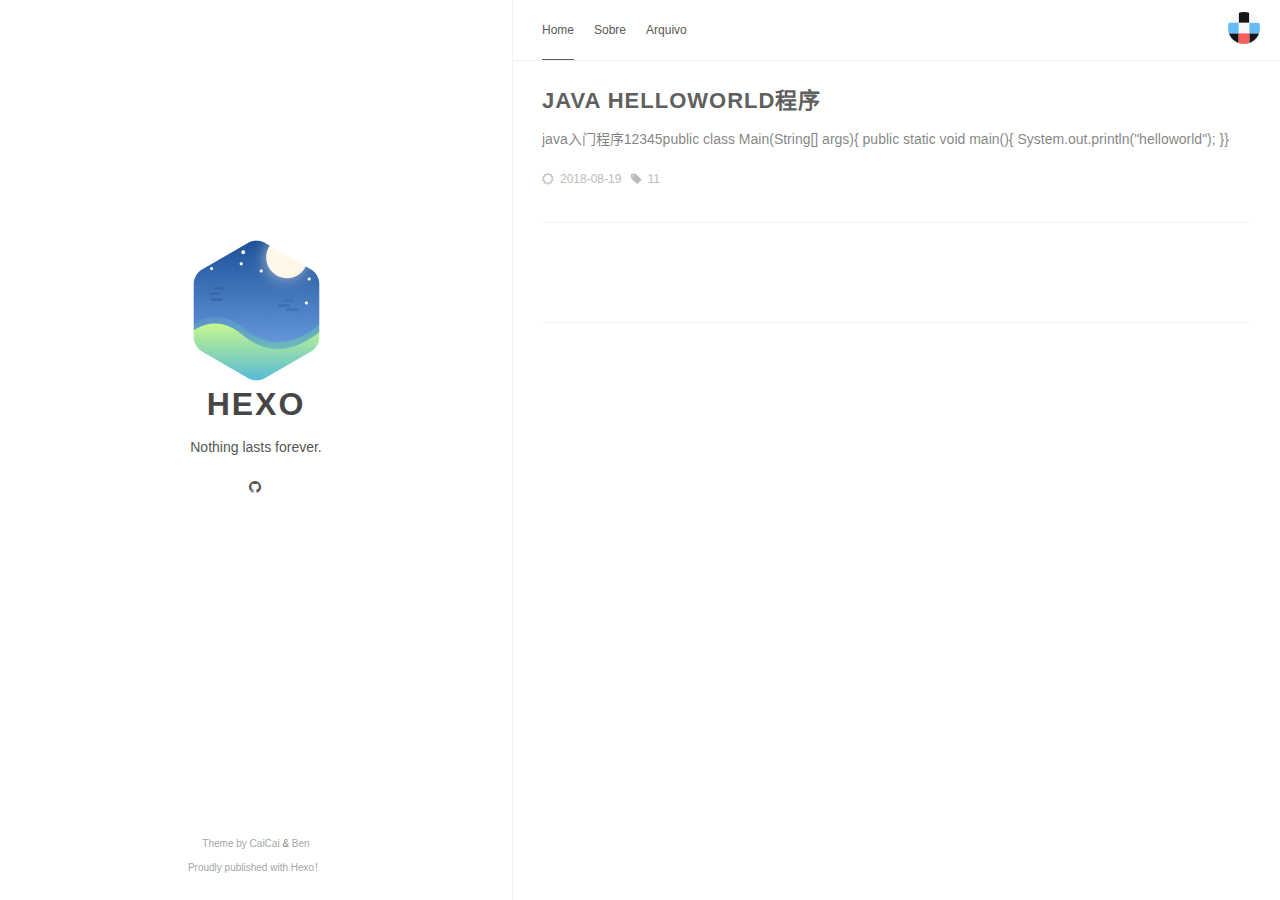
==== commit 3d641e49: "Site updated: 2018-08-19 16:57:18" ====
--- a/index.html
+++ b/index.html
@@ -1,4 +1,4 @@
-<!DOCTYPE html><html lang="zh-CN"><head><meta charset="utf-8"><meta name="X-UA-Compatible" content="IE=edge"><meta name="author" content="ci,494742298@qq.com"><title>Hexo</title><meta name="description" content="A Blog Powered By Hexo"><meta name="keywords" content="java,javaweb"><meta content="width=device-width, initial-scale=1.0, maximum-scale=1.0, user-scalable=0" name="viewport"><meta content="yes" name="apple-mobile-web-app-capable"><meta content="black" name="apple-mobile-web-app-status-bar-style"><meta content="telephone=no" name="format-detection"><meta name="renderer" content="webkit"><link rel="short icon" href="/images/favicon.png" type="image/x-icon"><link rel="stylesheet" href="/css/style.css"><link rel="stylesheet" href="/css/blog_basic.css"><link rel="stylesheet" href="/css/font-awesome.min.css"><link rel="alternate" type="application/atom+xml" title="ATOM 1.0" href="/atom.xml"></head><body><div class="sidebar animated fadeInDown"><div class="logo-title"><div class="title"><img src="/images/logo@2x.png" style="width:127px;"><h3 title=""><a href="/">Hexo</a></h3><div class="description"><p>Nothing lasts forever.</p></div></div></div><ul class="social-links"><li><a href="http://github.com/ciaig"><i class="fa fa-github"></i></a></li></ul><div class="footer"><a target="_blank" href="/"><span>Theme by </span></a><a href="https://www.caicai.me"> CaiCai </a><span>&</span><a href="https://github.com/Ben02/hexo-theme-Anatole"> Ben</a><div class="by_farbox"><a href="https://hexo.io/zh-cn/" target="_blank">Proudly published with Hexo&#65281;</a></div></div></div><div class="main"><div class="page-top animated fadeInDown"><div class="nav"><li><a class="current" href="/">Home</a></li><li><a href="/about">Sobre</a></li><li><a href="/archives">Arquivo</a></li><li><a href="/links">Links</a></li></div><div class="information"><div class="back_btn"><li><a class="fa fa-chevron-left" onclick="window.history.go(-1)" style="display:none;"> </a></li></div><div class="avatar"><img src="/images/favicon.png"></div></div></div><div class="autopagerize_page_element"><div class="content"><div class="post animated fadeInDown"><div class="post-title"><h3><a href="/2018/08/19/hello/">java helloworld程序</a></h3></div><div class="post-content"><p> 
+<!DOCTYPE html><html lang="zh-CN"><head><meta charset="utf-8"><meta name="X-UA-Compatible" content="IE=edge"><meta name="author" content="ci,494742298@qq.com"><title>Hexo</title><meta name="description" content="A Blog Powered By Hexo"><meta name="keywords" content="java,javaweb"><meta content="width=device-width, initial-scale=1.0, maximum-scale=1.0, user-scalable=0" name="viewport"><meta content="yes" name="apple-mobile-web-app-capable"><meta content="black" name="apple-mobile-web-app-status-bar-style"><meta content="telephone=no" name="format-detection"><meta name="renderer" content="webkit"><link rel="short icon" href="/images/favicon.png" type="image/x-icon"><link rel="stylesheet" href="/css/style.css"><link rel="stylesheet" href="/css/blog_basic.css"><link rel="stylesheet" href="/css/font-awesome.min.css"><link rel="alternate" type="application/atom+xml" title="ATOM 1.0" href="/atom.xml"></head><body><div class="sidebar animated fadeInDown"><div class="logo-title"><div class="title"><img src="/images/logo@2x.png" style="width:127px;"><h3 title=""><a href="/">Hexo</a></h3><div class="description"><p>Nothing lasts forever.</p></div></div></div><ul class="social-links"><li><a href="http://github.com/ciaig"><i class="fa fa-github"></i></a></li></ul><div class="footer"><a target="_blank" href="/"><span>Theme by </span></a><a href="https://www.caicai.me"> CaiCai </a><span>&</span><a href="https://github.com/Ben02/hexo-theme-Anatole"> Ben</a><div class="by_farbox"><a href="https://hexo.io/zh-cn/" target="_blank">Proudly published with Hexo&#65281;</a></div></div></div><div class="main"><div class="page-top animated fadeInDown"><div class="nav"><li><a class="current" href="/">Home</a></li><li><a href="/about">Sobre</a></li><li><a href="/archives">Arquivo</a></li></div><div class="information"><div class="back_btn"><li><a class="fa fa-chevron-left" onclick="window.history.go(-1)" style="display:none;"> </a></li></div><div class="avatar"><img src="/images/favicon.png"></div></div></div><div class="autopagerize_page_element"><div class="content"><div class="post animated fadeInDown"><div class="post-title"><h3><a href="/2018/08/19/hello/">java helloworld程序</a></h3></div><div class="post-content"><p> 
 
 java入门程序12345public class Main(String[] args)&#123;    public static void main()&#123;        System.out.println("helloworld");    &#125;&#125;
 </p></div><div class="post-footer"><div class="meta"><div class="info"><i class="fa fa-sun-o"></i><span class="date">2018-08-19</span><i class="fa fa-tag"></i><a class="tag" href="/tags/11/" title="11">11 </a></div></div></div></div><div class="pagination"><ul class="clearfix"></ul></div></div></div></div><script src="/js/jquery.js"></script><script src="/js/jquery-migrate-1.2.1.min.js"></script><script src="/js/jquery.appear.js"></script></body></html>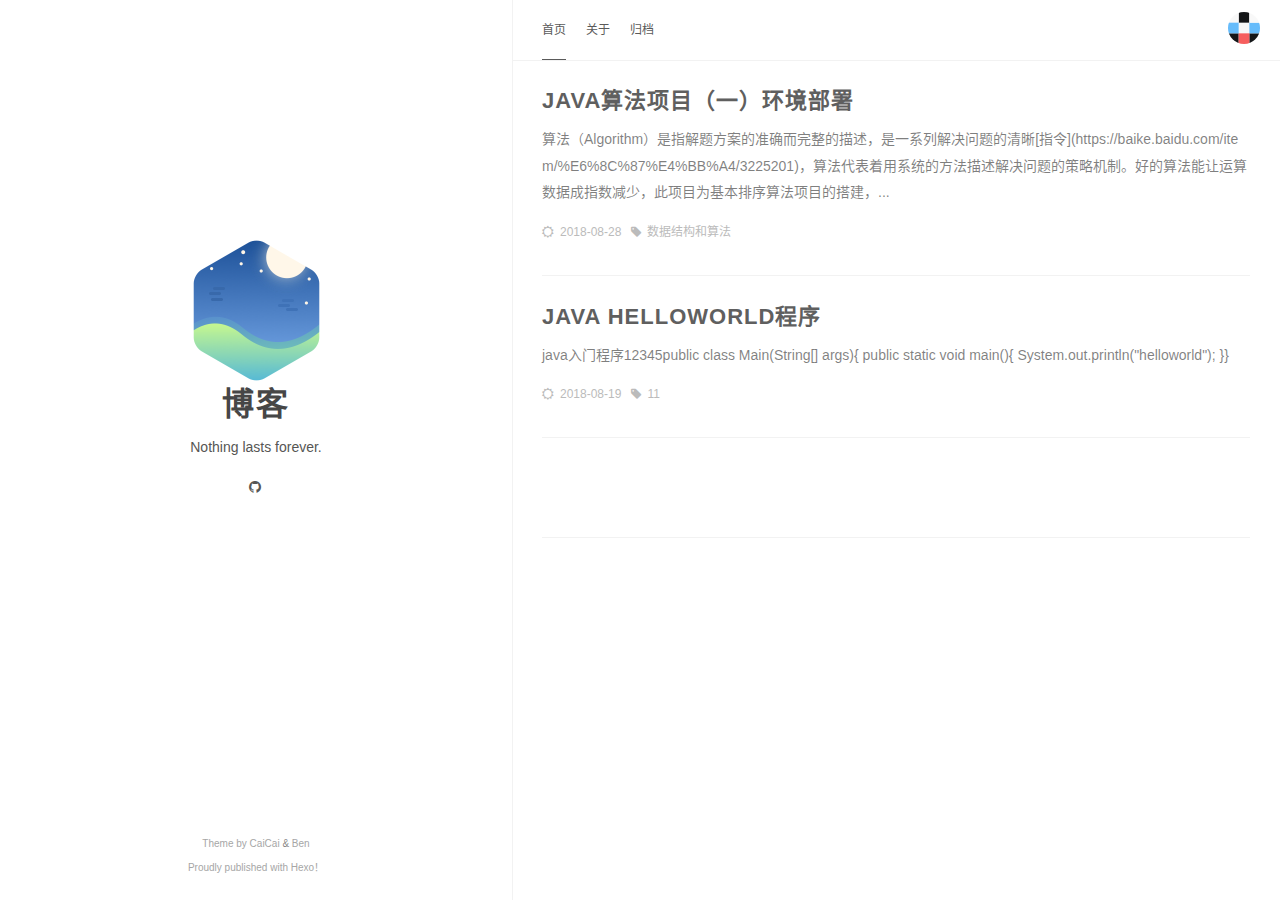
==== commit 625935e2: "Site updated: 2018-08-28 20:58:48" ====
--- a/index.html
+++ b/index.html
@@ -1,4 +1,2 @@
-<!DOCTYPE html><html lang="zh-CN"><head><meta charset="utf-8"><meta name="X-UA-Compatible" content="IE=edge"><meta name="author" content="ci,494742298@qq.com"><title>Hexo</title><meta name="description" content="A Blog Powered By Hexo"><meta name="keywords" content="java,javaweb"><meta content="width=device-width, initial-scale=1.0, maximum-scale=1.0, user-scalable=0" name="viewport"><meta content="yes" name="apple-mobile-web-app-capable"><meta content="black" name="apple-mobile-web-app-status-bar-style"><meta content="telephone=no" name="format-detection"><meta name="renderer" content="webkit"><link rel="short icon" href="/images/favicon.png" type="image/x-icon"><link rel="stylesheet" href="/css/style.css"><link rel="stylesheet" href="/css/blog_basic.css"><link rel="stylesheet" href="/css/font-awesome.min.css"><link rel="alternate" type="application/atom+xml" title="ATOM 1.0" href="/atom.xml"></head><body><div class="sidebar animated fadeInDown"><div class="logo-title"><div class="title"><img src="/images/logo@2x.png" style="width:127px;"><h3 title=""><a href="/">Hexo</a></h3><div class="description"><p>Nothing lasts forever.</p></div></div></div><ul class="social-links"><li><a href="http://github.com/ciaig"><i class="fa fa-github"></i></a></li></ul><div class="footer"><a target="_blank" href="/"><span>Theme by </span></a><a href="https://www.caicai.me"> CaiCai </a><span>&</span><a href="https://github.com/Ben02/hexo-theme-Anatole"> Ben</a><div class="by_farbox"><a href="https://hexo.io/zh-cn/" target="_blank">Proudly published with Hexo&#65281;</a></div></div></div><div class="main"><div class="page-top animated fadeInDown"><div class="nav"><li><a class="current" href="/">Home</a></li><li><a href="/about">Sobre</a></li><li><a href="/archives">Arquivo</a></li></div><div class="information"><div class="back_btn"><li><a class="fa fa-chevron-left" onclick="window.history.go(-1)" style="display:none;"> </a></li></div><div class="avatar"><img src="/images/favicon.png"></div></div></div><div class="autopagerize_page_element"><div class="content"><div class="post animated fadeInDown"><div class="post-title"><h3><a href="/2018/08/19/hello/">java helloworld程序</a></h3></div><div class="post-content"><p> 
-
-java入门程序12345public class Main(String[] args)&#123;    public static void main()&#123;        System.out.println("helloworld");    &#125;&#125;
+<!DOCTYPE html><html lang="zh-CN"><head><meta charset="utf-8"><meta name="X-UA-Compatible" content="IE=edge"><meta name="author" content="ci,494742298@qq.com"><title>博客</title><meta name="description" content="A Blog Powered By Hexo"><meta name="keywords" content="java,javaweb"><meta content="width=device-width, initial-scale=1.0, maximum-scale=1.0, user-scalable=0" name="viewport"><meta content="yes" name="apple-mobile-web-app-capable"><meta content="black" name="apple-mobile-web-app-status-bar-style"><meta content="telephone=no" name="format-detection"><meta name="renderer" content="webkit"><link rel="short icon" href="/images/favicon.png" type="image/x-icon"><link rel="stylesheet" href="/css/style.css"><link rel="stylesheet" href="/css/blog_basic.css"><link rel="stylesheet" href="/css/font-awesome.min.css"><link rel="alternate" type="application/atom+xml" title="ATOM 1.0" href="/atom.xml"></head><body><div class="sidebar animated fadeInDown"><div class="logo-title"><div class="title"><img src="/images/logo@2x.png" style="width:127px;"><h3 title=""><a href="/">博客</a></h3><div class="description"><p>Nothing lasts forever.</p></div></div></div><ul class="social-links"><li><a href="http://github.com/ciaig"><i class="fa fa-github"></i></a></li></ul><div class="footer"><a target="_blank" href="/"><span>Theme by </span></a><a href="https://www.caicai.me"> CaiCai </a><span>&</span><a href="https://github.com/Ben02/hexo-theme-Anatole"> Ben</a><div class="by_farbox"><a href="https://hexo.io/zh-cn/" target="_blank">Proudly published with Hexo&#65281;</a></div></div></div><div class="main"><div class="page-top animated fadeInDown"><div class="nav"><li><a class="current" href="/">首页</a></li><li><a href="/about">关于</a></li><li><a href="/archives">归档</a></li></div><div class="information"><div class="back_btn"><li><a class="fa fa-chevron-left" onclick="window.history.go(-1)" style="display:none;"> </a></li></div><div class="avatar"><img src="/images/favicon.png"></div></div></div><div class="autopagerize_page_element"><div class="content"><div class="post animated fadeInDown"><div class="post-title"><h3><a href="/2018/08/28/java算法项目（一）环境部署/">java算法项目（一）环境部署</a></h3></div><div class="post-content"><p>算法（Algorithm）是指解题方案的准确而完整的描述，是一系列解决问题的清晰[指令](https://baike.baidu.com/item/%E6%8C%87%E4%BB%A4/3225201)，算法代表着用系统的方法描述解决问题的策略机制。好的算法能让运算数据成指数减少，此项目为基本排序算法项目的搭建，...</p></div><div class="post-footer"><div class="meta"><div class="info"><i class="fa fa-sun-o"></i><span class="date">2018-08-28</span><i class="fa fa-tag"></i><a class="tag" href="/tags/数据结构和算法/" title="数据结构和算法">数据结构和算法 </a></div></div></div></div><div class="post animated fadeInDown"><div class="post-title"><h3><a href="/2018/08/19/hello/">java helloworld程序</a></h3></div><div class="post-content"><p>java入门程序12345public class Main(String[] args)&#123;    public static void main()&#123;        System.out.println("helloworld");    &#125;&#125;
 </p></div><div class="post-footer"><div class="meta"><div class="info"><i class="fa fa-sun-o"></i><span class="date">2018-08-19</span><i class="fa fa-tag"></i><a class="tag" href="/tags/11/" title="11">11 </a></div></div></div></div><div class="pagination"><ul class="clearfix"></ul></div></div></div></div><script src="/js/jquery.js"></script><script src="/js/jquery-migrate-1.2.1.min.js"></script><script src="/js/jquery.appear.js"></script></body></html>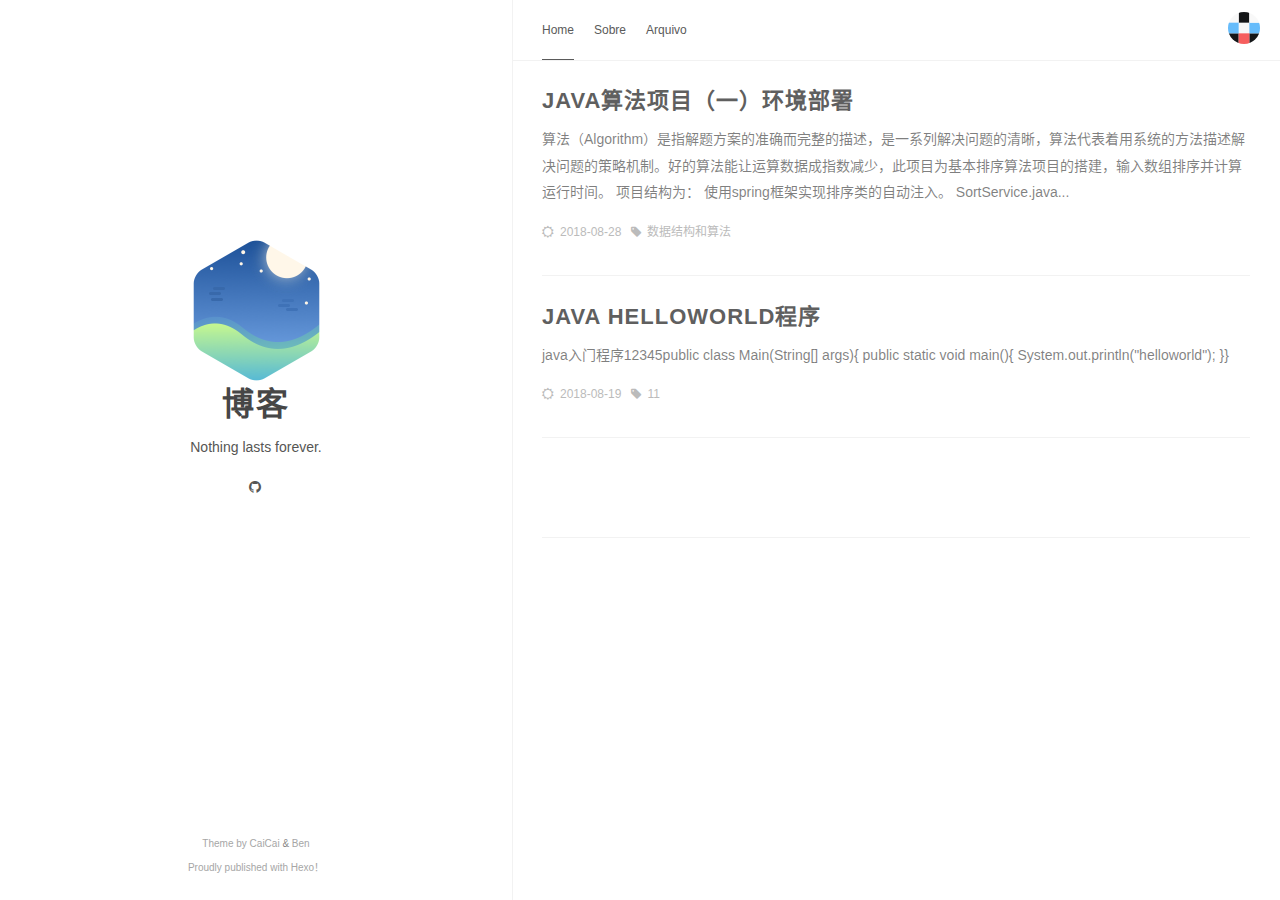
==== commit 299c6e08: "Site updated: 2018-08-29 14:31:15" ====
--- a/index.html
+++ b/index.html
@@ -1,2 +1,6 @@
-<!DOCTYPE html><html lang="zh-CN"><head><meta charset="utf-8"><meta name="X-UA-Compatible" content="IE=edge"><meta name="author" content="ci,494742298@qq.com"><title>博客</title><meta name="description" content="A Blog Powered By Hexo"><meta name="keywords" content="java,javaweb"><meta content="width=device-width, initial-scale=1.0, maximum-scale=1.0, user-scalable=0" name="viewport"><meta content="yes" name="apple-mobile-web-app-capable"><meta content="black" name="apple-mobile-web-app-status-bar-style"><meta content="telephone=no" name="format-detection"><meta name="renderer" content="webkit"><link rel="short icon" href="/images/favicon.png" type="image/x-icon"><link rel="stylesheet" href="/css/style.css"><link rel="stylesheet" href="/css/blog_basic.css"><link rel="stylesheet" href="/css/font-awesome.min.css"><link rel="alternate" type="application/atom+xml" title="ATOM 1.0" href="/atom.xml"></head><body><div class="sidebar animated fadeInDown"><div class="logo-title"><div class="title"><img src="/images/logo@2x.png" style="width:127px;"><h3 title=""><a href="/">博客</a></h3><div class="description"><p>Nothing lasts forever.</p></div></div></div><ul class="social-links"><li><a href="http://github.com/ciaig"><i class="fa fa-github"></i></a></li></ul><div class="footer"><a target="_blank" href="/"><span>Theme by </span></a><a href="https://www.caicai.me"> CaiCai </a><span>&</span><a href="https://github.com/Ben02/hexo-theme-Anatole"> Ben</a><div class="by_farbox"><a href="https://hexo.io/zh-cn/" target="_blank">Proudly published with Hexo&#65281;</a></div></div></div><div class="main"><div class="page-top animated fadeInDown"><div class="nav"><li><a class="current" href="/">首页</a></li><li><a href="/about">关于</a></li><li><a href="/archives">归档</a></li></div><div class="information"><div class="back_btn"><li><a class="fa fa-chevron-left" onclick="window.history.go(-1)" style="display:none;"> </a></li></div><div class="avatar"><img src="/images/favicon.png"></div></div></div><div class="autopagerize_page_element"><div class="content"><div class="post animated fadeInDown"><div class="post-title"><h3><a href="/2018/08/28/java算法项目（一）环境部署/">java算法项目（一）环境部署</a></h3></div><div class="post-content"><p>算法（Algorithm）是指解题方案的准确而完整的描述，是一系列解决问题的清晰[指令](https://baike.baidu.com/item/%E6%8C%87%E4%BB%A4/3225201)，算法代表着用系统的方法描述解决问题的策略机制。好的算法能让运算数据成指数减少，此项目为基本排序算法项目的搭建，...</p></div><div class="post-footer"><div class="meta"><div class="info"><i class="fa fa-sun-o"></i><span class="date">2018-08-28</span><i class="fa fa-tag"></i><a class="tag" href="/tags/数据结构和算法/" title="数据结构和算法">数据结构和算法 </a></div></div></div></div><div class="post animated fadeInDown"><div class="post-title"><h3><a href="/2018/08/19/hello/">java helloworld程序</a></h3></div><div class="post-content"><p>java入门程序12345public class Main(String[] args)&#123;    public static void main()&#123;        System.out.println("helloworld");    &#125;&#125;
+<!DOCTYPE html><html lang="zh-CN"><head><meta charset="utf-8"><meta name="X-UA-Compatible" content="IE=edge"><meta name="author" content="ci,494742298@qq.com"><title>博客</title><meta name="description" content="A Blog Powered By Hexo"><meta name="keywords" content="java,javaweb"><meta content="width=device-width, initial-scale=1.0, maximum-scale=1.0, user-scalable=0" name="viewport"><meta content="yes" name="apple-mobile-web-app-capable"><meta content="black" name="apple-mobile-web-app-status-bar-style"><meta content="telephone=no" name="format-detection"><meta name="renderer" content="webkit"><link rel="short icon" href="/images/favicon.png" type="image/x-icon"><link rel="stylesheet" href="/css/style.css"><link rel="stylesheet" href="/css/blog_basic.css"><link rel="stylesheet" href="/css/font-awesome.min.css"><link rel="alternate" type="application/atom+xml" title="ATOM 1.0" href="/atom.xml"></head><body><div class="sidebar animated fadeInDown"><div class="logo-title"><div class="title"><img src="/images/logo@2x.png" style="width:127px;"><h3 title=""><a href="/">博客</a></h3><div class="description"><p>Nothing lasts forever.</p></div></div></div><ul class="social-links"><li><a href="http://github.com/ciaig"><i class="fa fa-github"></i></a></li></ul><div class="footer"><a target="_blank" href="/"><span>Theme by </span></a><a href="https://www.caicai.me"> CaiCai </a><span>&</span><a href="https://github.com/Ben02/hexo-theme-Anatole"> Ben</a><div class="by_farbox"><a href="https://hexo.io/zh-cn/" target="_blank">Proudly published with Hexo&#65281;</a></div></div></div><div class="main"><div class="page-top animated fadeInDown"><div class="nav"><li><a class="current" href="/">Home</a></li><li><a href="/about">Sobre</a></li><li><a href="/archives">Arquivo</a></li></div><div class="information"><div class="back_btn"><li><a class="fa fa-chevron-left" onclick="window.history.go(-1)" style="display:none;"> </a></li></div><div class="avatar"><img src="/images/favicon.png"></div></div></div><div class="autopagerize_page_element"><div class="content"><div class="post animated fadeInDown"><div class="post-title"><h3><a href="/2018/08/28/1/">java算法项目（一）环境部署</a></h3></div><div class="post-content"><p>算法（Algorithm）是指解题方案的准确而完整的描述，是一系列解决问题的清晰，算法代表着用系统的方法描述解决问题的策略机制。好的算法能让运算数据成指数减少，此项目为基本排序算法项目的搭建，输入数组排序并计算运行时间。
+项目结构为：
+
+使用spring框架实现排序类的自动注入。
+SortService.java...</p></div><div class="post-footer"><div class="meta"><div class="info"><i class="fa fa-sun-o"></i><span class="date">2018-08-28</span><i class="fa fa-tag"></i><a class="tag" href="/tags/数据结构和算法/" title="数据结构和算法">数据结构和算法 </a></div></div></div></div><div class="post animated fadeInDown"><div class="post-title"><h3><a href="/2018/08/19/hello/">java helloworld程序</a></h3></div><div class="post-content"><p>java入门程序12345public class Main(String[] args)&#123;    public static void main()&#123;        System.out.println("helloworld");    &#125;&#125;
 </p></div><div class="post-footer"><div class="meta"><div class="info"><i class="fa fa-sun-o"></i><span class="date">2018-08-19</span><i class="fa fa-tag"></i><a class="tag" href="/tags/11/" title="11">11 </a></div></div></div></div><div class="pagination"><ul class="clearfix"></ul></div></div></div></div><script src="/js/jquery.js"></script><script src="/js/jquery-migrate-1.2.1.min.js"></script><script src="/js/jquery.appear.js"></script></body></html>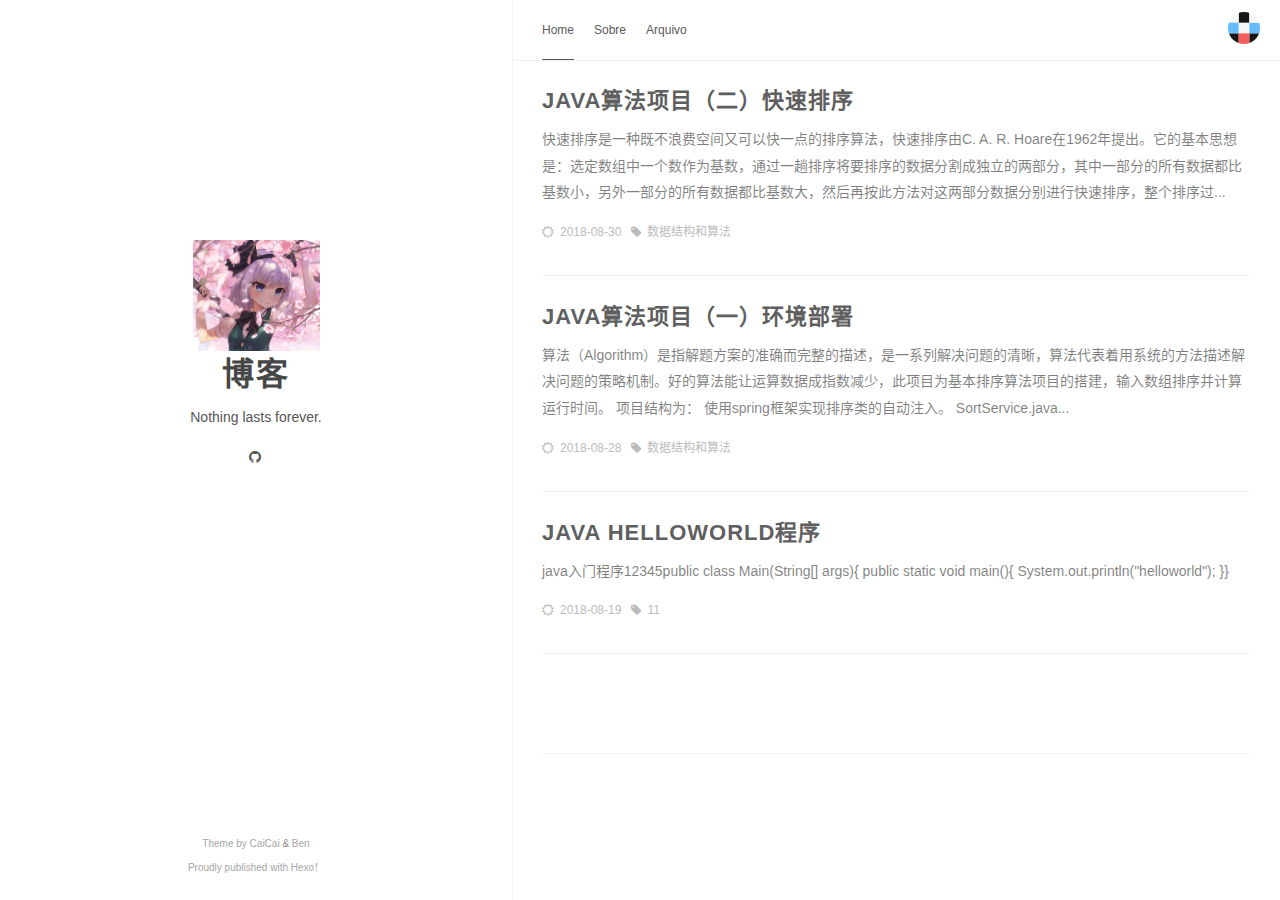
==== commit 64e6ca3f: "Site updated: 2018-08-30 21:03:52" ====
--- a/index.html
+++ b/index.html
@@ -1,4 +1,4 @@
-<!DOCTYPE html><html lang="zh-CN"><head><meta charset="utf-8"><meta name="X-UA-Compatible" content="IE=edge"><meta name="author" content="ci,494742298@qq.com"><title>博客</title><meta name="description" content="A Blog Powered By Hexo"><meta name="keywords" content="java,javaweb"><meta content="width=device-width, initial-scale=1.0, maximum-scale=1.0, user-scalable=0" name="viewport"><meta content="yes" name="apple-mobile-web-app-capable"><meta content="black" name="apple-mobile-web-app-status-bar-style"><meta content="telephone=no" name="format-detection"><meta name="renderer" content="webkit"><link rel="short icon" href="/images/favicon.png" type="image/x-icon"><link rel="stylesheet" href="/css/style.css"><link rel="stylesheet" href="/css/blog_basic.css"><link rel="stylesheet" href="/css/font-awesome.min.css"><link rel="alternate" type="application/atom+xml" title="ATOM 1.0" href="/atom.xml"></head><body><div class="sidebar animated fadeInDown"><div class="logo-title"><div class="title"><img src="/images/logo@2x.png" style="width:127px;"><h3 title=""><a href="/">博客</a></h3><div class="description"><p>Nothing lasts forever.</p></div></div></div><ul class="social-links"><li><a href="http://github.com/ciaig"><i class="fa fa-github"></i></a></li></ul><div class="footer"><a target="_blank" href="/"><span>Theme by </span></a><a href="https://www.caicai.me"> CaiCai </a><span>&</span><a href="https://github.com/Ben02/hexo-theme-Anatole"> Ben</a><div class="by_farbox"><a href="https://hexo.io/zh-cn/" target="_blank">Proudly published with Hexo&#65281;</a></div></div></div><div class="main"><div class="page-top animated fadeInDown"><div class="nav"><li><a class="current" href="/">Home</a></li><li><a href="/about">Sobre</a></li><li><a href="/archives">Arquivo</a></li></div><div class="information"><div class="back_btn"><li><a class="fa fa-chevron-left" onclick="window.history.go(-1)" style="display:none;"> </a></li></div><div class="avatar"><img src="/images/favicon.png"></div></div></div><div class="autopagerize_page_element"><div class="content"><div class="post animated fadeInDown"><div class="post-title"><h3><a href="/2018/08/28/1/">java算法项目（一）环境部署</a></h3></div><div class="post-content"><p>算法（Algorithm）是指解题方案的准确而完整的描述，是一系列解决问题的清晰，算法代表着用系统的方法描述解决问题的策略机制。好的算法能让运算数据成指数减少，此项目为基本排序算法项目的搭建，输入数组排序并计算运行时间。
+<!DOCTYPE html><html lang="zh-CN"><head><meta charset="utf-8"><meta name="X-UA-Compatible" content="IE=edge"><meta name="author" content="ci,494742298@qq.com"><title>博客</title><meta name="description" content="A Blog Powered By Hexo"><meta name="keywords" content="java,javaweb"><meta content="width=device-width, initial-scale=1.0, maximum-scale=1.0, user-scalable=0" name="viewport"><meta content="yes" name="apple-mobile-web-app-capable"><meta content="black" name="apple-mobile-web-app-status-bar-style"><meta content="telephone=no" name="format-detection"><meta name="renderer" content="webkit"><link rel="short icon" href="/images/favicon.png" type="image/x-icon"><link rel="stylesheet" href="/css/style.css"><link rel="stylesheet" href="/css/blog_basic.css"><link rel="stylesheet" href="/css/font-awesome.min.css"><link rel="alternate" type="application/atom+xml" title="ATOM 1.0" href="/atom.xml"></head><body><div class="sidebar animated fadeInDown"><div class="logo-title"><div class="title"><img src="/images/logo@2x.png" style="width:127px;"><h3 title=""><a href="/">博客</a></h3><div class="description"><p>Nothing lasts forever.</p></div></div></div><ul class="social-links"><li><a href="http://github.com/ciaig"><i class="fa fa-github"></i></a></li></ul><div class="footer"><a target="_blank" href="/"><span>Theme by </span></a><a href="https://www.caicai.me"> CaiCai </a><span>&</span><a href="https://github.com/Ben02/hexo-theme-Anatole"> Ben</a><div class="by_farbox"><a href="https://hexo.io/zh-cn/" target="_blank">Proudly published with Hexo&#65281;</a></div></div></div><div class="main"><div class="page-top animated fadeInDown"><div class="nav"><li><a class="current" href="/">Home</a></li><li><a href="/about">Sobre</a></li><li><a href="/archives">Arquivo</a></li></div><div class="information"><div class="back_btn"><li><a class="fa fa-chevron-left" onclick="window.history.go(-1)" style="display:none;"> </a></li></div><div class="avatar"><img src="/images/favicon.png"></div></div></div><div class="autopagerize_page_element"><div class="content"><div class="post animated fadeInDown"><div class="post-title"><h3><a href="/2018/08/30/2/">java算法项目（二）快速排序</a></h3></div><div class="post-content"><p>快速排序是一种既不浪费空间又可以快一点的排序算法，快速排序由C. A. R. Hoare在1962年提出。它的基本思想是：选定数组中一个数作为基数，通过一趟排序将要排序的数据分割成独立的两部分，其中一部分的所有数据都比基数小，另外一部分的所有数据都比基数大，然后再按此方法对这两部分数据分别进行快速排序，整个排序过...</p></div><div class="post-footer"><div class="meta"><div class="info"><i class="fa fa-sun-o"></i><span class="date">2018-08-30</span><i class="fa fa-tag"></i><a class="tag" href="/tags/数据结构和算法/" title="数据结构和算法">数据结构和算法 </a></div></div></div></div><div class="post animated fadeInDown"><div class="post-title"><h3><a href="/2018/08/28/1/">java算法项目（一）环境部署</a></h3></div><div class="post-content"><p>算法（Algorithm）是指解题方案的准确而完整的描述，是一系列解决问题的清晰，算法代表着用系统的方法描述解决问题的策略机制。好的算法能让运算数据成指数减少，此项目为基本排序算法项目的搭建，输入数组排序并计算运行时间。
 项目结构为：
 
 使用spring框架实现排序类的自动注入。
